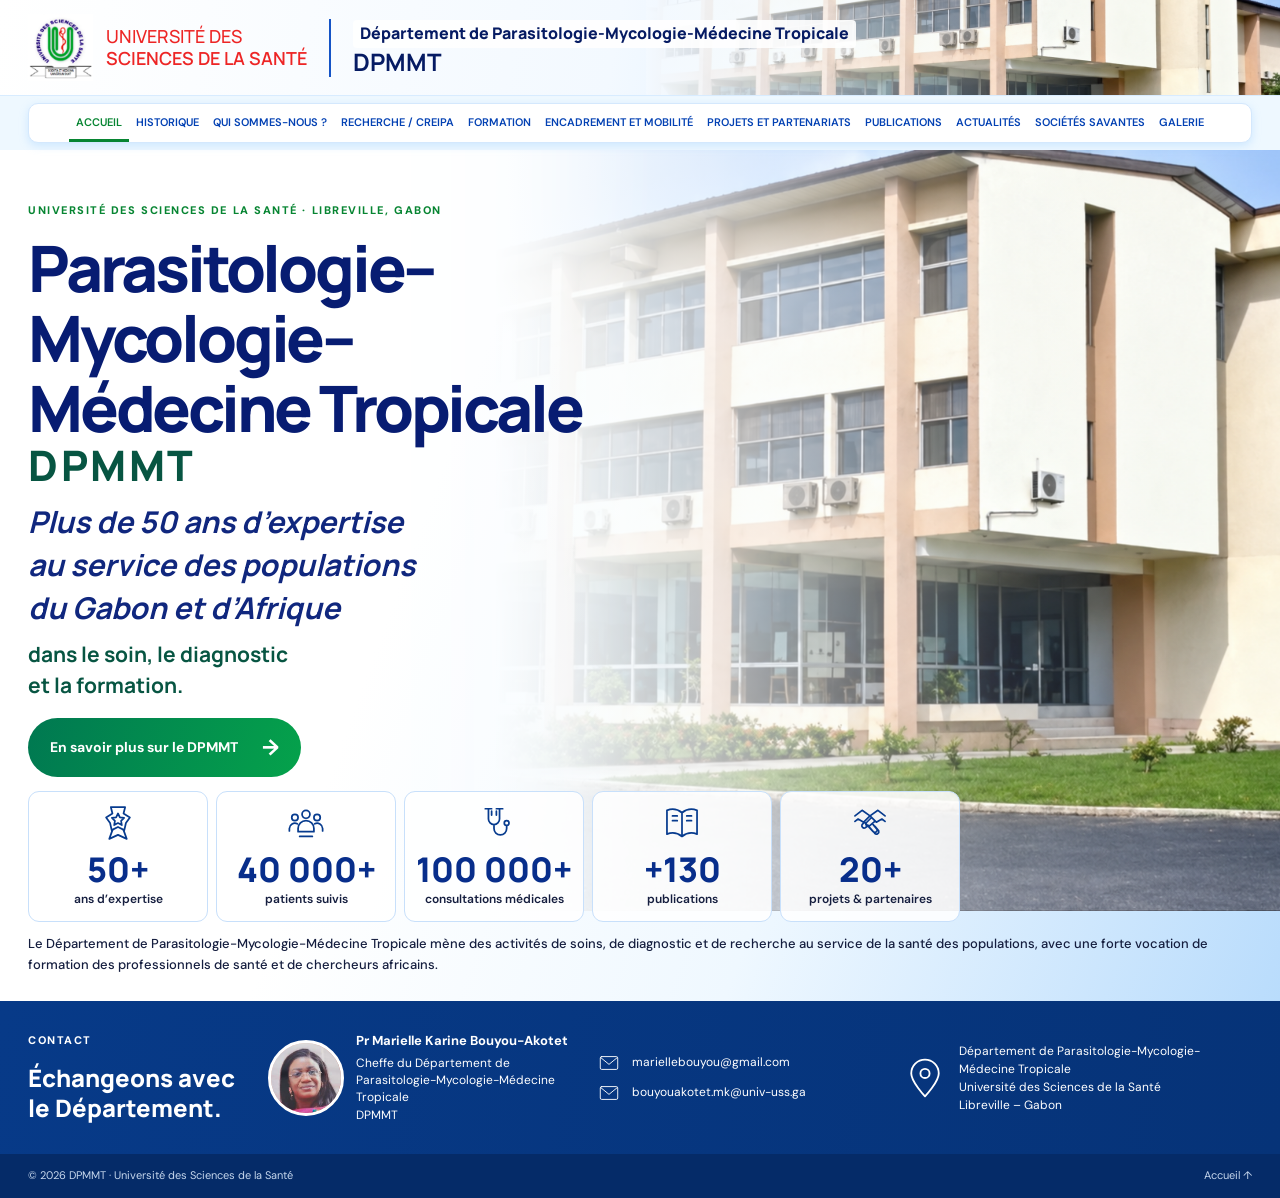
==== index.html @ dde1d67a "Add files via upload" ====
<!doctype html><html lang="fr"><head><meta charset="utf-8"><meta name="viewport" content="width=device-width, initial-scale=1"><meta name="theme-color" content="#073b8e"><meta name="description" content="Accueil — Département de Parasitologie-Mycologie-Médecine Tropicale, Université des Sciences de la Santé."><title>Accueil — DPMMT, Université des Sciences de la Santé</title><link rel="stylesheet" href="styles.css"></head><body class="inner-page"><svg class="icon-sprite" aria-hidden="true" focusable="false" xmlns="http://www.w3.org/2000/svg">
    <symbol id="i-mosquito" viewBox="0 0 48 48"><path d="M24 19v17M18 25l-9-3M30 25l9-3M20 29l-8 7M28 29l8 7M19 21l-8-9 11 3M29 21l8-9-11 3M24 19l-4-7M24 19l4-7M24 36l-4 8M24 36l4 8"/><circle cx="24" cy="17" r="2"/></symbol>
    <symbol id="i-parasite" viewBox="0 0 48 48"><path d="M9 30c2-12 12-17 19-10s9 1 11-4M8 36c4 3 8 3 11-1s7-4 10 0 7 4 11 0M13 19c-1-4 1-7 5-8"/><circle cx="38" cy="15" r="2"/></symbol>
    <symbol id="i-intestine" viewBox="0 0 48 48"><path d="M14 8v7c-4 0-6 3-6 7v15h32V22c0-4-2-7-6-7V8M14 15h5v6h-5v6h7v-6h6v7h6v-7h-5v-6h6M15 27v7h6v-5h6v5h6v-6h5"/></symbol>
    <symbol id="i-fungus" viewBox="0 0 48 48"><path d="M24 7C14 7 7 14 6 23h36C41 14 34 7 24 7ZM19 23v8c-5 1-7 5-7 10h24c0-5-2-9-7-10v-8"/><circle cx="18" cy="16" r="1"/><circle cx="29" cy="13" r="1"/></symbol>
    <symbol id="i-virus" viewBox="0 0 48 48"><circle cx="24" cy="24" r="12"/><circle cx="20" cy="21" r="2"/><circle cx="29" cy="27" r="2"/><path d="M24 4v8M24 36v8M4 24h8M36 24h8M10 10l6 6M32 32l6 6M38 10l-6 6M16 32l-6 6"/></symbol>
    <symbol id="i-leaf" viewBox="0 0 48 48"><path d="M40 8C22 8 10 13 9 25c-1 9 8 14 16 9C34 27 40 8 40 8ZM8 42c6-11 14-18 25-26M16 31l-1-9M23 25l9 1"/></symbol>
    <symbol id="i-handshake" viewBox="0 0 48 48"><path d="m4 17 8-8 10 7-7 8-7-4-4 4M44 17l-8-8-10 7 7 8 7-4 4 4M17 24l10 11a3 3 0 0 0 5-4l-5-6M22 29l7 8a3 3 0 0 0 5-4l-6-7M17 24l-3 3a3 3 0 0 0 4 4l4-3M25 18l-6 6a3 3 0 0 0 4 4l7-6"/></symbol>
    <symbol id="i-globe" viewBox="0 0 48 48"><circle cx="24" cy="24" r="18"/><path d="M6 24h36M24 6c6 6 8 12 8 18s-2 12-8 18c-6-6-8-12-8-18s2-12 8-18Z"/></symbol>
    <symbol id="i-team" viewBox="0 0 48 48"><circle cx="24" cy="15" r="6"/><circle cx="10" cy="19" r="4"/><circle cx="38" cy="19" r="4"/><path d="M11 40v-5a13 13 0 0 1 26 0v5H11ZM3 39v-4a7 7 0 0 1 8-7M45 39v-4a7 7 0 0 0-8-7"/></symbol>
    <symbol id="i-heart" viewBox="0 0 48 48"><path d="M24 41 7 24C-1 13 13 4 22 14l2 3 2-3C35 4 49 13 41 24L24 41Z"/><path d="M12 25h7l3-6 5 12 3-6h6"/></symbol>
    <symbol id="i-calendar" viewBox="0 0 48 48"><rect x="7" y="10" width="34" height="32" rx="3"/><path d="M15 6v9M33 6v9M7 19h34M15 26h4M25 26h4M15 33h4M25 33h4"/></symbol>
    <symbol id="i-check" viewBox="0 0 48 48"><path d="m8 25 10 10L40 12"/></symbol>
    <symbol id="i-cross" viewBox="0 0 48 48"><path d="M20 6h8v14h14v8H28v14h-8V28H6v-8h14z"/></symbol>
    <symbol id="i-mortar" viewBox="0 0 48 48"><path d="M6 19 24 8l18 11H6ZM11 23h26l-3 17H14zM19 9l15 20M15 40h18"/></symbol>
    <symbol id="i-microscope" viewBox="0 0 48 48"><path d="m17 7 8-4 9 17-8 4zM14 13l8-4M30 23l-5 8M16 31a11 11 0 0 0 21 0M9 43h31M20 38v5M35 10l4-2"/></symbol>
    <symbol id="i-stethoscope" viewBox="0 0 48 48"><path d="M13 6v13a7 7 0 0 0 14 0V6M9 6h8M23 6h8M20 26v5a9 9 0 0 0 18 0v-3"/><circle cx="38" cy="24" r="3"/></symbol>
    <symbol id="i-book" viewBox="0 0 48 48"><path d="M5 8c8-3 14-1 19 3v30c-5-4-11-6-19-3zM43 8c-8-3-14-1-19 3v30c5-4 11-6 19-3zM12 16h6M12 22h6M30 16h6M30 22h6"/></symbol>
    <symbol id="i-graduation" viewBox="0 0 48 48"><path d="m4 18 20-11 20 11-20 11zM12 23v11c7 6 17 6 24 0V23M43 19v14"/><circle cx="43" cy="36" r="2"/></symbol>
    <symbol id="i-document" viewBox="0 0 48 48"><path d="M11 4h18l10 10v30H11zM29 4v11h10M17 25h16M17 32h16M17 39h10"/><path d="M22 18v10M18 22h8"/></symbol>
    <symbol id="i-award" viewBox="0 0 48 48"><circle cx="24" cy="19" r="12"/><path d="m24 10 3 5 6 1-4 4 1 6-6-3-6 3 1-6-4-4 6-1zM16 29l-4 15 12-6 12 6-4-15"/></symbol>
    <symbol id="i-shield" viewBox="0 0 48 48"><path d="M24 4 40 10v12c0 11-7 18-16 22C15 40 8 33 8 22V10zM16 24l6 6 11-13"/></symbol>
    <symbol id="i-bulb" viewBox="0 0 48 48"><path d="M16 31c0-4-7-7-7-15a15 15 0 0 1 30 0c0 8-7 11-7 15zM18 36h12M20 41h8M24 2v5M5 16h5M38 16h5M9 5l4 4M39 5l-4 4"/></symbol>
    <symbol id="i-mail" viewBox="0 0 48 48"><rect x="5" y="10" width="38" height="28" rx="3"/><path d="m7 13 17 14 17-14"/></symbol>
    <symbol id="i-pin" viewBox="0 0 48 48"><path d="M24 44S9 28 9 19a15 15 0 1 1 30 0c0 9-15 25-15 25Z"/><circle cx="24" cy="19" r="5"/></symbol>
    <symbol id="i-flask" viewBox="0 0 48 48"><path d="M17 5h14M20 5v14L8 39a3 3 0 0 0 3 4h26a3 3 0 0 0 3-4L28 19V5M14 32h20M18 26h12"/></symbol>
    <symbol id="i-board" viewBox="0 0 48 48"><rect x="5" y="7" width="38" height="27" rx="2"/><path d="M24 34v8M16 42h16M11 14h13v10H11zM29 14h8M29 20h8M29 26h5"/></symbol>
    <symbol id="i-group" viewBox="0 0 48 48"><circle cx="24" cy="13" r="5"/><circle cx="10" cy="18" r="4"/><circle cx="38" cy="18" r="4"/><path d="M12 39v-4a12 12 0 0 1 24 0v4zM3 38v-4a7 7 0 0 1 8-7M45 38v-4a7 7 0 0 0-8-7"/></symbol>
    <symbol id="i-lab" viewBox="0 0 48 48"><path d="M18 5h12M21 5v15L9 39a3 3 0 0 0 3 4h24a3 3 0 0 0 3-4L27 20V5M15 32h18"/><circle cx="21" cy="35" r="1"/><circle cx="28" cy="38" r="1"/></symbol>
  </svg><a class="skip-link" href="#contenu">Aller au contenu</a><header class="site-header"><div class="masthead"><div class="container masthead-inner"><a class="university" href="index.html"><img class="crest" src="assets/logo-uss.png" alt="Logo de l’Université des Sciences de la Santé"><span>UNIVERSITÉ DES<br><b>SCIENCES DE LA SANTÉ</b></span></a><span class="mast-divider" aria-hidden="true"></span><a class="department-brand" href="index.html"><span>Département de Parasitologie-Mycologie-Médecine Tropicale</span><b>DPMMT</b></a><div class="mast-scene" aria-hidden="true"><img src="assets/uss-campus-hero.png" alt=""></div></div></div><div class="nav-wrap"><div class="container nav-inner"><button class="menu-toggle" aria-expanded="false" aria-controls="navigation">☰ <span>Menu</span></button><nav id="navigation" aria-label="Navigation principale"><a href="index.html" class="active" aria-current="page">Accueil</a><a href="historique.html">Historique</a><a href="qui-sommes-nous.html">Qui sommes-nous ?</a><a href="recherche-creipa.html">Recherche / CREIPA</a><a href="formations.html">Formation</a><a href="encadrement-mobilite.html">Encadrement et mobilité</a><a href="projets-partenariats.html">Projets et partenariats</a><a href="publications.html">Publications</a><a href="actualites.html">Actualités</a><a href="societes-savantes.html">Sociétés savantes</a><a href="galerie.html">Galerie</a></nav></div></div></header><main id="contenu"><section class="hero"><div class="hero-building"><img src="assets/uss-campus-hero.png" alt="Bâtiment de l’Université des Sciences de la Santé à Libreville"></div>
      <div class="container hero-content"><p class="eyebrow">Université des Sciences de la Santé · Libreville, Gabon</p><h1>Parasitologie–Mycologie–<br>Médecine Tropicale</h1><p class="hero-acronym">DPMMT</p><p class="hero-manifesto">Plus de 50 ans d’expertise<br>au service des populations<br>du Gabon et d’Afrique</p><p class="hero-support">dans le soin, le diagnostic<br>et la formation.</p><a class="button button-green" href="qui-sommes-nous.html">En savoir plus sur le DPMMT <span>→</span></a></div>
      <div class="container stats"><div><svg class="stats-icon" viewBox="0 0 48 48" aria-hidden="true"><path d="M15 4h18l-2 8 8 5-5 7-2 9-8-4-8 4-2-9-5-7 8-5z"/><path d="m24 12 2.4 4.8 5.3.8-3.8 3.7.9 5.3-4.8-2.5-4.8 2.5.9-5.3-3.8-3.7 5.3-.8zM17 33l-4 11 11-5M31 33l4 11-11-5"/></svg><b>50+</b><span>ans d’expertise</span></div><div><svg class="stats-icon" viewBox="0 0 48 48" aria-hidden="true"><circle cx="24" cy="13" r="5"/><circle cx="10" cy="17" r="4"/><circle cx="38" cy="17" r="4"/><path d="M14 35v-4a10 10 0 0 1 20 0v4zM3 34v-3a7 7 0 0 1 10-6M45 34v-3a7 7 0 0 0-10-6M16 41h16"/></svg><b>40 000+</b><span>patients suivis</span></div><div><svg class="stats-icon" viewBox="0 0 48 48" aria-hidden="true"><path d="M17 6v13a7 7 0 0 0 14 0V6M13 6h8M27 6h8M24 26v5a8 8 0 0 0 16 0v-3"/><circle cx="40" cy="24" r="3"/><path d="M21 9v5M27 9v5"/></svg><b>100 000+</b><span>consultations médicales</span></div><div><svg class="stats-icon" viewBox="0 0 48 48" aria-hidden="true"><path d="M5 8c8-3 14-1 19 3v30c-5-4-11-6-19-3zM43 8c-8-3-14-1-19 3v30c5-4 11-6 19-3zM12 15h6M12 21h6M30 15h6M30 21h6"/></svg><b>+130</b><span>publications</span></div><div><svg class="stats-icon" viewBox="0 0 48 48" aria-hidden="true"><path d="m5 15 9-7 10 7-8 8-7-4-4 3M43 15l-9-7-10 7 8 8 7-4 4 3M17 23l11 12a3 3 0 0 0 5-3l-5-6M22 28l8 9a3 3 0 0 0 5-3l-5-6M17 23l-3 3a3 3 0 0 0 4 4l4-3M25 18l-6 6a3 3 0 0 0 4 4l7-6"/></svg><b>20+</b><span>projets &amp; partenaires</span></div></div>
      <p class="container hero-caption">Le Département de Parasitologie-Mycologie-Médecine Tropicale mène des activités de soins, de diagnostic et de recherche au service de la santé des populations, avec une forte vocation de formation des professionnels de santé et de chercheurs africains.</p>
    </section></main><section class="contact" id="contact"><div class="container contact-inner"><div class="contact-lead"><p class="eyebrow">Contact</p><h2>Échangeons avec le Département.</h2></div><div class="contact-person"><img class="portrait" src="assets/prof-marielle-bouyou-akotet.png" alt="Professeure Marielle Karine Bouyou-Akotet"><p><b>Pr Marielle Karine Bouyou-Akotet</b><span>Cheffe du Département de Parasitologie-Mycologie-Médecine Tropicale<br>DPMMT</span></p></div><div class="contact-details"><a href="mailto:mariellebouyou@gmail.com"><svg class="ui-icon contact-icon" viewBox="0 0 48 48" aria-hidden="true"><use href="#i-mail"></use></svg><span>mariellebouyou@gmail.com</span></a><a href="mailto:bouyouakotet.mk@univ-uss.ga"><svg class="ui-icon contact-icon" viewBox="0 0 48 48" aria-hidden="true"><use href="#i-mail"></use></svg><span>bouyouakotet.mk@univ-uss.ga</span></a></div><div class="contact-location"><b aria-hidden="true"><svg class="ui-icon" viewBox="0 0 48 48"><use href="#i-pin"></use></svg></b><p>Département de Parasitologie-Mycologie-Médecine Tropicale<br>Université des Sciences de la Santé<br>Libreville – Gabon</p></div></div></section><footer><div class="container footer-inner"><span>© <span id="year">2026</span> DPMMT · Université des Sciences de la Santé</span><a href="index.html">Accueil ↑</a></div></footer><script src="script.js"></script></body></html>
---- styles.css ----
@import url('https://fonts.googleapis.com/css2?family=DM+Sans:wght@400;500;600;700&family=Manrope:wght@400;500;600;700;800&display=swap');
:root{--navy:#063b8c;--blue:#073c9d;--blue2:#1563c7;--green:#078532;--green-dark:#07583e;--pale:#edf6fc;--line:#cfe5f8;--ink:#151e3f;--muted:#58657d;--white:#fff;--cream:#fafdff}*{box-sizing:border-box}html{scroll-behavior:smooth;scroll-padding-top:125px}body{margin:0;color:var(--ink);background:var(--cream);font:15px/1.6 'DM Sans',sans-serif}a{color:inherit;text-decoration:none}.container{width:min(1380px,calc(100% - 56px));margin:auto}.skip-link{position:absolute;left:-999px;top:8px;z-index:10;padding:10px;background:#fff}.skip-link:focus{left:8px}.masthead{height:96px;overflow:hidden;background:linear-gradient(100deg,#fff 0%,#f3f9ff 48%,#b9defe 100%);border-bottom:1px solid #d8ecff}.masthead-inner{position:relative;display:flex;align-items:center;height:100%;gap:22px}.university{z-index:1;display:flex;align-items:center;gap:13px;color:#ed2525;font:500 18px/1.22 Manrope,sans-serif}.university b{font-weight:600}.crest{display:grid;place-items:center;width:60px;height:70px;color:#0aa14c;font-size:42px;text-shadow:2px 2px #063c99,-2px 0 #063c99;border:3px double #0a57bd;border-radius:45% 45% 35% 35%;clip-path:polygon(50% 0,95% 16%,85% 75%,50% 100%,15% 75%,5% 16%)}.mast-divider{height:58px;width:2px;background:#1554c6}.department-brand{z-index:1;display:flex;flex-direction:column;color:#073c99;font:600 16px/1.35 Manrope,sans-serif}.department-brand b{font-size:24px;line-height:1.15}.mast-scene{position:absolute;right:-30px;top:0;width:52%;height:100%;overflow:hidden;background:linear-gradient(180deg,#76bfff 0%,#dff4ff 76%,#76a951 77%,#447735 100%);opacity:.82}.sun{position:absolute;right:35%;top:12px;width:45px;height:45px;border-radius:50%;background:#fff8c1;box-shadow:0 0 35px 15px #fff7cf}.palm{position:absolute;top:10px;color:#336d36;font-size:70px}.palm-one{left:6%}.palm-two{left:26%;top:22px;font-size:56px}.building{position:absolute;right:0;bottom:22%;width:48%;height:64%;background:linear-gradient(90deg,#d38347,#f0b06c 40%,#cc7b45);transform:skewY(-2deg);box-shadow:0 7px 12px #24456a}.building:before{content:"";position:absolute;inset:0;background:repeating-linear-gradient(90deg,transparent 0 25px,#fff8 25px 29px),repeating-linear-gradient(0deg,transparent 0 22px,#fff9 22px 26px)}.nav-wrap{position:sticky;top:0;z-index:8;padding:7px 0;background:#eef8ff}.nav-inner{position:relative}.nav-inner nav{display:flex;align-items:center;justify-content:space-between;min-height:39px;padding:0 13px;background:#fff;border:1px solid #d4e8fd;border-radius:10px;box-shadow:0 3px 9px #9ecfff66}.nav-inner nav a{padding:10px 7px;color:#0341b3;font-size:11px;font-weight:600;text-transform:uppercase;white-space:nowrap}.nav-inner nav a:hover,.nav-inner nav a:focus{color:var(--green);background:#e8f6ed;border-radius:6px}.menu-toggle{display:none}.hero{position:relative;min-height:705px;padding:52px 0 25px;overflow:hidden;background:linear-gradient(110deg,#fff 0%,#fff 35%,#eff8ff 65%,#b9dcfc 100%)}.hero-building{position:absolute;inset:0 0 90px 30%;overflow:hidden;background:linear-gradient(180deg,#80c5ff 0%,#d9efff 58%,#7caa51 59%,#577c3c 70%,#c4d6ad 70%);mask-image:linear-gradient(90deg,transparent,#000 30%)}.building-large{position:absolute;right:14%;top:12%;width:57%;height:62%;transform:perspective(600px) rotateY(-8deg);background:linear-gradient(90deg,#c17b46,#efbd7c 47%,#d18a50);box-shadow:0 20px 35px #193d6533}.building-large:before{content:"";position:absolute;inset:0;background:repeating-linear-gradient(90deg,transparent 0 49px,#fff9 49px 56px),repeating-linear-gradient(0deg,transparent 0 37px,#fff8 37px 45px)}.lab-orbs{position:absolute;right:1%;top:31%;display:grid;grid-template-columns:100px 100px;gap:7px}.lab-orbs span{display:grid;place-items:center;width:105px;height:105px;border:6px solid #fff;border-radius:50%;background:radial-gradient(circle at 35% 25%,#fff,#dceaf5 45%,#6897a1);box-shadow:0 4px 18px #123b6355;color:#083c8e;font-size:42px}.hero-content{position:relative;z-index:1;max-width:1380px}.eyebrow{margin:0 0 14px;color:var(--green);font-size:11px;font-weight:800;letter-spacing:.14em;text-transform:uppercase}.hero h1{max-width:700px;margin:0;color:#071c72;font:800 clamp(38px,5vw,66px)/1.09 Manrope,sans-serif;letter-spacing:-.05em}.hero-acronym{margin:2px 0 15px;color:#075542;font:800 42px/1 Manrope,sans-serif;letter-spacing:.06em}.hero-manifesto{margin:0;color:#10277e;font:700 italic clamp(20px,2.4vw,30px)/1.42 Manrope,sans-serif}.hero-support{margin:10px 0 18px;color:#075542;font:700 21px/1.45 Manrope,sans-serif}.button{display:inline-flex;align-items:center;justify-content:space-between;gap:24px;padding:12px 22px;border-radius:40px;color:#fff;font-weight:700;font-size:14px}.button-green{background:linear-gradient(110deg,#007851,#05a24b)}.button span{font-size:22px}.stats{position:relative;display:grid;grid-template-columns:repeat(5,minmax(0,180px));gap:8px;margin-top:14px}.stats div{min-height:113px;display:flex;flex-direction:column;align-items:center;justify-content:center;padding:12px 8px;background:#ffffffdf;border:1px solid #c8e0fb;border-radius:11px;text-align:center}.stats b{color:#082e8b;font:800 clamp(23px,3vw,34px)/1.2 Manrope,sans-serif}.stats span{font-size:12px;font-weight:600}.hero-caption{position:relative;margin:12px auto 0;font-size:13px;font-weight:500;max-width:1380px}.section{padding:76px 0}.about,.education,.societies{background:#fff}.two-col{display:grid;grid-template-columns:.9fr 1.1fr;gap:90px;align-items:start}.section h2{margin:0;color:#092a86;font:800 clamp(32px,4vw,48px)/1.16 Manrope,sans-serif;letter-spacing:-.04em}.two-col>div:nth-child(2)>p{margin:0 0 16px;color:#344363}.inline-link{display:inline-flex;gap:20px;margin-top:8px;padding-bottom:5px;border-bottom:2px solid var(--green);color:#063c91;font-weight:700}.section-title{display:flex;align-items:end;justify-content:space-between;gap:40px;margin-bottom:28px}.section-title>p{max-width:420px;margin:0;color:var(--muted);font-size:14px}.research{background:#eff8fd}.research-layout{display:grid;grid-template-columns:.72fr 1.28fr;gap:18px}.research-areas,.units{padding:14px;background:#fff;border:1px solid #8bd5e9;border-radius:13px}.research h3,.project-columns h3{margin:0 0 13px;color:#073b98;font:800 21px Manrope,sans-serif}.research-areas article{display:flex;gap:12px;margin:7px 0;padding:9px 11px;border:1px solid #d4e7ef;border-radius:12px;background:linear-gradient(90deg,#fff3f3,#fff)}.research-areas article:nth-of-type(2n){background:linear-gradient(90deg,#e8f8f1,#fff)}.topic-icon{min-width:32px;color:#e34353;font-size:26px;font-weight:700}.research-areas article:nth-of-type(2n) .topic-icon{color:#078653}.research-areas b{color:#09613e;font-size:14px}.research-areas p,.unit-card p{margin:1px 0 0;color:#304261;font-size:11px;line-height:1.4}.unit-grid{display:grid;grid-template-columns:repeat(3,1fr);gap:9px}.unit-card{min-height:145px;padding:12px;border:1px solid #d4e7ef;border-radius:11px;background:#f8fcff}.unit-card h4{margin:0;color:#073b92;font:800 15px/1.25 Manrope,sans-serif}.unit-card ul{margin:9px 0 0;padding-left:18px;color:#152956;font-size:11px;line-height:1.5}.coral{background:#fff2f2}.mint{background:#edfaf3}.violet{background:#f4effe}.peach{background:#fff6eb}.blue{background:#eef7ff}.pale{background:#f2f9f5}.transversal{margin-top:14px;padding:14px;background:white;border:1px solid #9ddaf2;border-radius:12px}.transversal h3{margin:0 0 12px;color:#083e9b;font-size:17px}.transversal>div{display:grid;grid-template-columns:repeat(5,1fr)}.transversal span{padding:6px 12px;border-right:1px solid #73baf4;color:#163c86;font-size:11px}.transversal span:last-child{border:0}.simple-cards{display:grid;grid-template-columns:repeat(3,1fr);gap:10px;margin:25px 0}.simple-cards article{padding:16px;border:1px solid var(--line);border-radius:9px;background:#f8fcff}.simple-cards b{color:#07583e}.simple-cards p{margin:7px 0 0;color:var(--muted);font-size:12px}.note{color:#7c8796;font-size:11px;font-style:italic}.mobility{background:#f1f8fd}.mobility-row{display:grid;grid-template-columns:repeat(3,1fr);gap:14px}.mobility-row>div{padding:22px;background:#fff;border:1px solid var(--line);border-radius:10px}.mobility-row span{display:block;color:var(--green);font-size:11px;font-weight:800}.mobility-row b{display:block;margin:9px 0;color:#083b90;font:800 19px Manrope,sans-serif}.mobility-row p{margin:0;color:var(--muted);font-size:13px}.projects{background:#fff}.project-columns{display:grid;grid-template-columns:.8fr .8fr 1.3fr}.project-columns>div{padding:5px 28px;border-right:1px solid #b8dafa}.project-columns>div:first-child{padding-left:0}.project-columns>div:last-child{border:0}.project-columns ul{list-style:none;margin:20px 0 0;padding:0}.project-columns li{position:relative;margin:13px 0;padding-left:32px;color:#141b31;font-size:17px}.project-columns li:before{position:absolute;left:0;top:-4px;content:'✓';color:#008538;font-size:25px;font-weight:800}.partner-card{text-align:center}.partner-card h3{font-size:24px}.handshake{display:block;height:145px;color:#064cb7;font-size:100px;line-height:1.3}.partner-card p{max-width:540px;margin:auto;color:#293753;font-size:16px}.impact-row{display:grid;grid-template-columns:repeat(3,1fr);margin-top:24px;padding:17px 0;border:1px solid #b5dafa;border-radius:13px}.impact-row div{display:flex;align-items:center;justify-content:center;gap:18px;padding:0 20px;border-right:1px solid #cce5fb}.impact-row div:last-child{border:0}.impact-row b{color:#07843b;font-size:40px}.impact-row span{max-width:210px;color:#14214b;font:600 16px/1.35 Manrope,sans-serif}.publications{background:#edf6ff}.publication-grid{display:grid;grid-template-columns:1fr 1fr;gap:28px}.publication-grid>div{padding:27px;background:#fff;border:1px solid #c7e2fd;border-radius:15px}.publication-grid>div:first-child{display:flex;flex-direction:column;align-items:flex-start;justify-content:space-between}.publication-grid h2{max-width:550px}.publication-grid>div:first-child>p:not(.eyebrow){max-width:460px;color:var(--muted)}.button-blue{background:#073b8d}.profiles h3{margin:0 0 14px;color:#082e8b;font:800 23px Manrope,sans-serif}.profiles>a{display:flex;align-items:center;gap:15px;padding:12px 0;border-top:1px solid #e3edf8}.profiles>a span{font-size:17px;font-weight:700}.profiles>a small{display:block;color:#60708a;font-size:11px;font-weight:400}.profiles>a i{margin-left:auto;color:#1762bf;font-style:normal}.profile-icon{display:grid;place-items:center;width:42px;height:42px;border-radius:50%;background:#4f9ce8;color:#fff;font-size:18px}.profile-icon.green{background:#55b65d}.profile-icon.red{background:#e63232}.news{background:#fbfdff}.timeline{display:grid;grid-template-columns:180px 1fr;column-gap:20px;row-gap:9px}.year{display:flex;align-items:center;justify-content:flex-end}.year b{display:block;width:165px;padding:8px 15px;border-radius:13px;background:#073b8d;color:white;text-align:center;font:800 34px Manrope,sans-serif}.timeline-items article{display:flex;align-items:center;gap:20px;min-height:76px;margin-bottom:8px;padding:12px 20px;border:1px solid #b8dcfc;border-radius:10px;background:#fff}.timeline-items p{margin:0;color:#18234c;font-size:16px;line-height:1.4}.timeline-items strong{color:#092e87}.event-icon{min-width:50px;color:#068637;font-size:35px;text-align:center}.society-chips{display:flex;flex-wrap:wrap;gap:9px;margin-top:20px}.society-chips span{padding:9px 14px;border:1px solid #c9e2f8;border-radius:30px;color:#073d91;font-size:12px;font-weight:700}.gallery{background:#eef7fd}.gallery-grid{display:grid;grid-template-columns:repeat(3,1fr);gap:18px}.gallery-card{position:relative;display:flex;align-items:flex-end;justify-content:center;min-height:210px;overflow:hidden;border-radius:15px;background:linear-gradient(140deg,#4b7858,#b1cf83 46%,#3b8c8e);box-shadow:0 3px 12px #143d6822}.gallery-card:before{position:absolute;content:"";inset:0;background:radial-gradient(circle at 70% 30%,#ffffff78,transparent 35%),linear-gradient(0deg,#051d59aa,transparent 62%)}.gallery-card .visual{position:absolute;inset:0;display:grid;place-items:center;color:#ffffff9c;font-size:90px}.gallery-card b{position:relative;width:100%;padding:12px 16px;background:#063b8fe8;color:white;text-align:center;font:700 17px Manrope,sans-serif}.gallery-lab{background:linear-gradient(140deg,#496f78,#d5e6d2 45%,#477b75)}.gallery-class{background:linear-gradient(140deg,#6c89aa,#d6d8d3 50%,#4e6172)}.gallery-science{background:linear-gradient(140deg,#7b9872,#d1e0d0 50%,#336d5e)}.gallery-events{background:linear-gradient(140deg,#927452,#d9c9ae 50%,#436887)}.gallery-equipment{background:linear-gradient(140deg,#50676c,#d6e4e6 45%,#647d88)}.contact{padding:30px 0;background:linear-gradient(100deg,#073a88,#063378);color:white}.contact-inner{display:grid;grid-template-columns:.85fr 1.2fr 1.1fr 1.35fr;gap:20px;align-items:center}.contact .eyebrow{color:#fff}.contact h2{margin:0;color:white;font:800 24px/1.25 Manrope,sans-serif}.contact-person{display:flex;align-items:center;gap:12px}.portrait{display:grid;place-items:center;min-width:76px;height:76px;border:3px solid white;border-radius:50%;background:linear-gradient(135deg,#fae0d1,#a85d53);color:white;font:800 23px Manrope,sans-serif}.contact-person p{margin:0;font-size:12px}.contact-person b,.contact-person span{display:block}.contact-person b{font-size:13px}.contact-person span{margin-top:3px;line-height:1.45}.contact-details a{display:flex;gap:12px;align-items:center;margin:8px 0;font-size:20px}.contact-details a span{font-size:12px}.contact-location{display:flex;align-items:center;gap:12px}.contact-location>b{font-size:48px;font-weight:400}.contact-location p{margin:0;font-size:12px;line-height:1.5}footer{padding:13px 0;background:#052b68;color:#c6d7ed;font-size:11px}.footer-inner{display:flex;justify-content:space-between}.footer-inner a:hover{color:#fff}
@media(max-width:1100px){.nav-inner nav a{font-size:9px;padding:9px 4px}.masthead-inner{gap:13px}.university{font-size:15px}.department-brand{font-size:13px}.hero{min-height:660px}.research-layout{grid-template-columns:1fr}.contact-inner{grid-template-columns:1fr 1fr}.contact-lead{grid-column:1/-1}.unit-card{min-height:125px}}
@media(max-width:700px){.container{width:calc(100% - 32px)}html{scroll-padding-top:62px}.masthead{height:78px}.masthead-inner{gap:9px}.crest{width:42px;height:52px;font-size:29px}.university{gap:8px;font-size:11px}.mast-divider{height:43px}.department-brand{font-size:10px;max-width:220px}.department-brand b{font-size:18px}.mast-scene{width:35%;opacity:.4}.nav-wrap{padding:0;background:#fff}.menu-toggle{display:flex;align-items:center;gap:9px;width:100%;height:48px;padding:0 16px;border:0;background:#fff;color:#063b8e;font:700 13px 'DM Sans',sans-serif}.nav-inner nav{display:none;position:absolute;top:48px;left:-16px;right:-16px;max-height:75vh;overflow:auto;align-items:stretch;flex-direction:column;padding:8px 16px;border-radius:0 0 12px 12px}.nav-inner nav.open{display:flex}.nav-inner nav a{padding:10px;font-size:12px}.hero{min-height:0;padding:45px 0 20px}.hero-building{inset:90px 0 175px 15%;opacity:.47}.building-large{right:-5%;width:75%}.lab-orbs{right:0;top:44%}.lab-orbs span{width:65px;height:65px;font-size:26px;border-width:4px}.hero h1{font-size:39px}.hero-acronym{font-size:33px}.hero-manifesto{font-size:21px}.hero-support{font-size:17px}.stats{grid-template-columns:repeat(2,1fr);gap:7px;margin-top:22px}.stats div{min-height:85px}.stats div:last-child{grid-column:1/-1}.stats b{font-size:27px}.stats span{font-size:11px}.hero-caption{font-size:12px}.section{padding:55px 0}.two-col,.publication-grid{grid-template-columns:1fr;gap:24px}.section h2{font-size:34px}.section-title{align-items:flex-start;flex-direction:column;gap:12px}.research-layout{grid-template-columns:1fr}.unit-grid{grid-template-columns:1fr 1fr}.transversal>div{grid-template-columns:1fr 1fr}.transversal span{border-bottom:1px solid #d8e9f8}.simple-cards{grid-template-columns:1fr}.mobility-row{grid-template-columns:1fr}.project-columns{grid-template-columns:1fr}.project-columns>div{padding:19px 0;border-right:0;border-bottom:1px solid #b8dafa}.project-columns>div:last-child{border:0}.partner-card{text-align:left}.handshake{height:80px;text-align:center;font-size:65px}.partner-card p{font-size:14px}.impact-row{grid-template-columns:1fr}.impact-row div{justify-content:flex-start;padding:10px 20px;border-right:0;border-bottom:1px solid #cce5fb}.impact-row div:last-child{border:0}.timeline{grid-template-columns:74px 1fr;column-gap:9px}.year b{width:70px;padding:7px 3px;font-size:20px}.timeline-items article{gap:10px;padding:10px}.timeline-items p{font-size:13px}.event-icon{min-width:30px;font-size:24px}.gallery-grid{grid-template-columns:1fr 1fr;gap:10px}.gallery-card{min-height:155px}.gallery-card b{font-size:13px}.gallery-card .visual{font-size:65px}.contact-inner{grid-template-columns:1fr;gap:14px}.contact-lead{grid-column:auto}.contact h2{font-size:27px}.contact-details a span{font-size:13px}.footer-inner{gap:10px;flex-direction:column}.footer-inner>*{margin:0}}
@media(prefers-reduced-motion:reduce){html{scroll-behavior:auto}}
.nav-inner nav a.active{color:var(--green);box-shadow:inset 0 -3px var(--green)}.page-content{padding:10px 0 30px;background:linear-gradient(120deg,#f3faff,#fff 60%,#eef8ff)}.page-heading{margin:0 0 8px;color:#092a86;font:800 clamp(42px,6vw,64px)/1.12 Manrope,sans-serif;letter-spacing:-.05em}.page-panel{margin:0 0 8px;padding:0 7px 7px;border:1px solid #b8e4ec;border-radius:13px;background:#ffffffda;overflow:hidden}.page-panel>h2,.des-copy h2{margin:0 -7px 5px;padding:4px 20px;border-left:9px solid #078650;background:linear-gradient(90deg,#d8f5e9,#e5f7ff);color:#073da0;font:800 23px/1.25 Manrope,sans-serif;letter-spacing:-.03em}.page-panel>p{margin:5px 10px 10px;color:#133a92;font-size:14px;line-height:1.5}.page-panel>p strong{font-weight:800}.field-grid{display:grid;grid-template-columns:repeat(5,1fr);gap:8px}.field-card{position:relative;display:flex;align-items:center;justify-content:center;height:145px;overflow:hidden;border:1px solid #a4d5f6;border-radius:9px;background:linear-gradient(135deg,#d6edf4,#64899c);color:white}.field-card:before{position:absolute;inset:0;content:"";background:radial-gradient(ellipse at 70% 24%,#ffffffa8,transparent 35%),linear-gradient(0deg,#06428fdd 0 27%,transparent 56%)}.field-card span{position:relative;margin-top:-25px;color:#ffffffbf;font-size:70px;text-shadow:0 2px 6px #102952}.field-card b{position:absolute;bottom:0;left:0;right:0;padding:7px 4px;background:#06458fe8;color:#fff;text-align:center;font:700 14px Manrope,sans-serif}.field-pharm{background:linear-gradient(135deg,#8b6147,#d2ae8b 55%,#31657e)}.field-bio{background:linear-gradient(135deg,#6f9ba4,#b6dad5 55%,#35546e)}.field-mid{background:linear-gradient(135deg,#aa8666,#f0d3b5 55%,#476c9b)}.field-nurse{background:linear-gradient(135deg,#376c9c,#8ec4e9 55%,#45616e)}.master-grid{display:grid;grid-template-columns:1fr 1fr 1.45fr;gap:9px;margin:8px}.master-card{display:flex;align-items:center;gap:16px;min-height:72px;padding:10px 14px;border:1px solid #d7e9f8;border-radius:10px}.master-green{background:#dcf8ec}.master-blue{background:#e0f1ff}.master-gold{background:#fff5dc}.master-card>b{color:#056e55;font-size:37px}.master-blue>b{color:#1263ba}.master-gold>b{color:#057b61}.master-card h3{margin:0;color:#073a98;font:800 16px/1.2 Manrope,sans-serif}.master-card p{margin:2px 0 0;color:#1a3f87;font-size:11px;line-height:1.35}.des-panel{display:grid;grid-template-columns:1.2fr .8fr;min-height:112px;align-items:stretch}.des-copy h2{margin:0 -7px 7px}.des-copy p{margin:8px 12px;color:#153b91;font-size:13px;line-height:1.45}.des-visual{display:flex;align-items:center;justify-content:center;gap:16px;min-height:105px;margin:3px;border-radius:9px;background:linear-gradient(120deg,#e6f4ff,#b8d9ef 50%,#eef7fb);color:#123e93}.des-visual span{font-size:55px}.des-visual b{font-size:13px}.training-bottom{display:grid;grid-template-columns:1.5fr 1fr;gap:8px}.training-bottom .page-panel{margin-bottom:0}.mentoring-grid{display:grid;grid-template-columns:repeat(5,1fr);gap:7px}.mentoring-grid article{display:flex;min-height:93px;flex-direction:column;align-items:center;justify-content:space-between;padding:7px;background:#e4f5ff;border:1px solid #d1e7fb;border-radius:9px;text-align:center}.mentoring-grid article:nth-child(2){background:#e1f8ed}.mentoring-grid article:nth-child(3){background:#fff5de}.mentoring-grid article:nth-child(4){background:#f1e7ff}.mentoring-grid article:nth-child(5){background:#ffe9ef}.mentoring-grid span{font-size:24px;color:#0875b9}.mentoring-grid b{font-size:9px;line-height:1.2}.mentoring-grid strong{width:100%;padding:3px;border-radius:20px;background:#0876c7;color:#fff;font-size:14px}.mentoring-grid article:nth-child(2) strong{background:#08754d}.mentoring-grid article:nth-child(3) strong{background:#e99a00}.mentoring-grid article:nth-child(4) strong{background:#7928bf}.mentoring-grid article:nth-child(5) strong{background:#d82758}.mobility-panel h2{font-size:19px}.mobility-panel>p{font-size:11px}.country-grid{display:grid;grid-template-columns:repeat(7,1fr);gap:5px;text-align:center}.country-grid span{color:#092e81;font-size:9px;font-weight:700;line-height:1.15}.country-grid i{display:block;font-size:26px;font-style:normal}.content-note{margin:5px 4px;color:#6f7c91;font-size:10px;font-style:italic}.history-page{padding-top:25px}.history-intro{display:grid;grid-template-columns:.95fr 1.05fr;gap:45px;align-items:center}.history-intro h1{margin:0;color:#073b8e;font:800 clamp(38px,5vw,58px)/1 Manrope,sans-serif;text-transform:uppercase}.history-intro h2{margin:5px 0;color:#0746ae;font:700 clamp(22px,3vw,34px)/1.2 Manrope,sans-serif}.history-facts p{display:flex;gap:14px;align-items:flex-start;margin:12px 0;color:#0b3c9b;font-size:14px;line-height:1.5}.history-facts p>b{color:#08734a;font-size:26px;line-height:1}.history-facts strong{color:#07583e}.pioneer-grid{display:grid;grid-template-columns:1fr 1fr;gap:24px;max-width:700px;margin:22px 0 28px}.pioneer-card{text-align:center}.pioneer-portrait{height:230px;display:grid;place-items:center;border-radius:14px 14px 0 0;background:linear-gradient(145deg,#d7e5ef,#b68b7c 48%,#546b88);overflow:hidden}.pioneer-portrait span{display:grid;place-items:center;width:118px;height:148px;border-radius:50% 50% 35% 35%;border:5px solid #fff;background:linear-gradient(145deg,#e8b89e,#774f4d);color:#fff;font:700 32px Manrope,sans-serif;box-shadow:0 4px 14px #1b2e4d66}.pioneer-portrait.current{background:linear-gradient(145deg,#f5dbd3,#b84e60 50%,#273b68)}.pioneer-portrait.current span{background:linear-gradient(145deg,#e5b093,#6d374d)}.pioneer-card h3{margin:0;padding:9px 6px;background:#073b8e;color:white;font:600 15px/1.3 Manrope,sans-serif}.pioneer-card p{margin:7px 0;color:#1042a1;font-size:13px;font-weight:700}.values-panel{position:relative;margin:20px 0;padding:18px 12px 10px;border:1px solid #a7d8fc;border-radius:14px;background:#ffffffc9}.values-panel>h2{position:absolute;top:-19px;left:0;right:0;margin:0;text-align:center;color:#0b42a2;font:700 23px Manrope,sans-serif}.values-panel>h2 span{padding:0 16px;background:#f6fbff}.values-grid{display:grid;grid-template-columns:repeat(5,1fr);margin-top:15px}.values-grid article{display:flex;min-height:83px;flex-direction:column;align-items:center;justify-content:center;gap:4px;border-right:1px solid #82bbee;color:#0943a0;text-align:center}.values-grid article:last-child{border:0}.values-grid b{color:#073f9d;font-size:32px}.values-grid span{font:600 15px Manrope,sans-serif}
@media(max-width:800px){.master-grid{grid-template-columns:1fr 1fr}.master-card:last-child{grid-column:1/-1}.training-bottom{grid-template-columns:1fr}.history-intro{grid-template-columns:1fr;gap:10px}.pioneer-grid{max-width:100%}}
@media(max-width:640px){.page-content{padding-top:14px}.page-heading{font-size:43px}.page-panel>h2,.des-copy h2{font-size:19px;padding-left:13px}.field-grid{grid-template-columns:repeat(2,1fr)}.field-card{height:120px}.field-card:last-child{grid-column:1/-1}.master-grid{grid-template-columns:1fr}.master-card:last-child{grid-column:auto}.des-panel{grid-template-columns:1fr}.des-visual{min-height:80px}.mentoring-grid{grid-template-columns:repeat(2,1fr)}.mentoring-grid article:last-child{grid-column:1/-1}.country-grid{grid-template-columns:repeat(4,1fr);row-gap:11px}.history-intro{gap:8px}.history-facts p{font-size:12px}.pioneer-grid{gap:10px;margin-top:16px}.pioneer-portrait{height:165px}.pioneer-portrait span{width:85px;height:105px;font-size:25px}.pioneer-card h3{font-size:12px}.pioneer-card p{font-size:10px}.values-grid{grid-template-columns:repeat(2,1fr)}.values-grid article{border-bottom:1px solid #c7e1f4}.values-grid article:nth-child(2n){border-right:0}.values-grid article:last-child{grid-column:1/-1;border-bottom:0}}
.pioneer-portrait img{display:block;width:100%;height:100%;object-fit:cover;object-position:center 34%}
.portrait{display:block;flex:none;object-fit:cover;object-position:center 34%}
.staff-list{list-style:none;padding-left:0!important}.staff-member{display:flex;align-items:center;gap:7px;margin:5px 0}.staff-member img{width:38px;height:38px;flex:none;border:2px solid white;border-radius:50%;object-fit:cover;object-position:center 25%}.staff-member span{font-size:10px;line-height:1.25}
.country-grid{grid-template-columns:repeat(4,minmax(0,1fr));row-gap:10px}.country-grid span{display:flex;flex-direction:column;align-items:center;gap:3px}.country-grid img{display:block;width:min(100%,92px);height:49px;object-fit:cover;object-position:left center;border-radius:5px}
.crest{width:65px;height:75px;flex:none;object-fit:contain;clip-path:none;border:0;border-radius:0;text-shadow:none}
@media(max-width:700px){.crest{width:42px;height:52px}}
.mast-scene{background:none;opacity:1}.mast-scene img{position:absolute;inset:0;width:100%;height:100%;object-fit:cover;object-position:center 47%}.mast-scene:after{position:absolute;inset:0;content:"";background:linear-gradient(90deg,#f3f9ff 0%,#f3f9ff99 28%,transparent 74%)}.hero-building{background:none}.hero-building img{position:absolute;inset:0;width:100%;height:100%;object-fit:cover;object-position:center 47%}.hero-building:after{position:absolute;inset:0;content:"";background:linear-gradient(90deg,#fafdff 0%,#fafdff 12%,#fafdffb8 37%,#fafdff25 70%,transparent 100%)}
.department-brand span:first-child{display:inline-block;width:fit-content;padding:3px 7px;border-radius:4px;background:rgba(255,255,255,.9);color:#061b63;font-weight:800;text-shadow:none}.department-brand{color:#061b63}
.stats-icon{width:38px;height:38px;margin:0 0 7px;fill:none;stroke:#073b8e;stroke-width:2.2;stroke-linecap:round;stroke-linejoin:round}
.pioneer-portrait.current{background:#eef1f4}.pioneer-portrait.current img{object-fit:contain;object-position:center}
.icon-sprite{position:absolute;width:0;height:0;overflow:hidden;visibility:hidden}.ui-icon{display:block;width:38px;height:38px;fill:none;stroke:currentColor;stroke-width:2;stroke-linecap:round;stroke-linejoin:round}.topic-icon{display:grid;place-items:center}.topic-icon .ui-icon{width:31px;height:31px}.handshake{display:grid;place-items:center}.handshake .ui-icon{width:118px;height:118px;color:#064cb7;stroke-width:1.7}.impact-row b{display:grid;place-items:center}.impact-row b .ui-icon{width:40px;height:40px}.event-icon{display:grid;place-items:center}.event-icon .ui-icon{width:34px;height:34px}.gallery-card .visual .ui-icon{width:82px;height:82px;stroke-width:1.8}.history-facts .fact-icon .ui-icon{width:25px;height:25px;color:#08734a}.values-grid b .ui-icon{width:35px;height:35px}.field-card span .ui-icon{width:62px;height:62px;stroke-width:1.8}.master-card>b .ui-icon{width:38px;height:38px}.des-visual span .ui-icon{width:55px;height:55px}.mentoring-grid article span .ui-icon{width:27px;height:27px}.contact-details .contact-icon{width:22px;height:22px;flex:none;color:#fff}.contact-location .ui-icon{width:44px;height:44px;flex:none}
.icon-sprite{position:absolute;width:0;height:0;overflow:hidden;visibility:hidden}.ui-icon{display:block;width:38px;height:38px;fill:none;stroke:currentColor;stroke-width:2;stroke-linecap:round;stroke-linejoin:round}.topic-icon{display:grid;place-items:center}.topic-icon .ui-icon{width:31px;height:31px}.handshake{display:grid;place-items:center}.handshake .ui-icon{width:118px;height:118px;color:#064cb7;stroke-width:1.7}.impact-row b{display:grid;place-items:center}.impact-row b .ui-icon{width:40px;height:40px}.event-icon{display:grid;place-items:center}.event-icon .ui-icon{width:34px;height:34px}.gallery-card .visual .ui-icon{width:82px;height:82px;stroke-width:1.8}.history-facts .fact-icon .ui-icon{width:25px;height:25px;color:#08734a}.values-grid b .ui-icon{width:35px;height:35px}.field-card span .ui-icon{width:62px;height:62px;stroke-width:1.8}.master-card>b .ui-icon{width:38px;height:38px}.des-visual span .ui-icon{width:55px;height:55px}.mentoring-grid article span .ui-icon{width:27px;height:27px}.contact-details .contact-icon{width:22px;height:22px;flex:none;color:#fff}.contact-location .ui-icon{width:44px;height:44px;flex:none}
.icon-sprite{visibility:visible}@media(min-width:701px) and (max-width:850px){.stats{grid-template-columns:repeat(5,minmax(0,1fr))}.stats div{min-width:0;padding:9px 6px}.stats span{font-size:10px}}

/* DPMMT team roster */
.team{background:linear-gradient(135deg,#f1fbff 0%,#fff 55%,#eff9ff 100%)}
.team-group{margin-top:28px}
.team-group>h3{margin:0 0 13px;padding:0 0 8px;border-bottom:2px solid #bfe3f4;color:#073b98;font:800 22px/1.2 Manrope,sans-serif}
.member-grid{display:grid;grid-template-columns:repeat(4,minmax(0,1fr));gap:12px}
.professor-grid{grid-template-columns:repeat(3,minmax(0,1fr))}
.assistant-grid,.former-grid{grid-template-columns:repeat(3,minmax(0,1fr))}
.member-card{display:flex;align-items:flex-start;gap:12px;min-width:0;min-height:100px;padding:14px;border:1px solid #c9e1f5;border-radius:12px;background:#fff;box-shadow:0 3px 12px #153f6810}
.member-card img,.member-avatar{display:grid;place-items:center;width:54px;height:54px;flex:none;border:2px solid #fff;border-radius:50%;background:linear-gradient(135deg,#d8f3e6,#81bddd);color:#06428f;object-fit:cover;box-shadow:0 0 0 1px #b5d8ee;font:800 14px Manrope,sans-serif}
.member-card h4{margin:1px 0 5px;color:#092d86;font:800 14px/1.3 Manrope,sans-serif}
.member-card p{margin:0;color:#52617a;font-size:11px;line-height:1.45}
.team-support-grid{display:grid;grid-template-columns:1fr 1fr;gap:16px;margin-top:28px}
.team-support-grid .team-group{margin:0;padding:18px;border:1px solid #bfe3f4;border-radius:13px;background:#fff}
.team-support-grid .team-group>h3{font-size:19px}
.team-directory{display:grid;grid-template-columns:repeat(2,minmax(0,1fr));gap:9px 18px;margin:0;padding:0;list-style:none}
.team-directory li{position:relative;padding-left:18px;color:#20365e;font-size:13px;line-height:1.4}
.team-directory li:before{position:absolute;left:0;top:0;color:#078532;content:'✓';font-weight:800}
/* Page navigation and CREIPA governance */
.nav-inner nav{flex-wrap:wrap;justify-content:center}
@media(min-width:701px) and (max-width:1100px){.nav-inner nav{gap:2px}.nav-inner nav a{font-size:10px;padding:8px 5px}}
.governance{margin:14px 0;padding:16px 18px;border:1px solid #9ddaf2;border-radius:12px;background:linear-gradient(100deg,#e8f7ef,#f5fbff)}
.governance h3{margin:0 0 5px;color:#073b98;font:800 18px Manrope,sans-serif}
.governance p{margin:0;color:#304261;font-size:13px}
.team-doctors{color:#52617a}
@media(max-width:700px){.nav-inner nav{flex-wrap:nowrap}}
@media(max-width:1050px){.member-grid{grid-template-columns:repeat(3,minmax(0,1fr))}.professor-grid{grid-template-columns:repeat(3,minmax(0,1fr))}}
@media(max-width:700px){.team-group{margin-top:22px}.member-grid,.professor-grid,.assistant-grid,.former-grid{grid-template-columns:repeat(2,minmax(0,1fr));gap:9px}.member-card{gap:9px;padding:10px;min-height:94px}.member-card img,.member-avatar{width:44px;height:44px}.member-card h4{font-size:12px}.member-card p{font-size:10px}.team-support-grid{grid-template-columns:1fr;gap:12px}.team-directory{grid-template-columns:1fr 1fr;gap:9px 12px}.team-directory li{font-size:12px}}
@media(max-width:460px){.member-grid,.professor-grid,.assistant-grid,.former-grid{grid-template-columns:1fr}.member-card{min-height:76px}.team-directory{grid-template-columns:1fr}}


/* Photographies de la galerie */
.photo-album{margin-top:38px}.album-heading{display:flex;align-items:end;justify-content:space-between;gap:28px;margin-bottom:24px}.album-heading h3{margin:0;color:var(--navy);font:800 clamp(24px,3vw,34px)/1.2 Manrope,sans-serif}.album-heading>p{max-width:440px;margin:0;color:var(--muted)}.photo-grid{display:grid;grid-template-columns:repeat(3,minmax(0,1fr));gap:18px}.photo-grid figure{margin:0;overflow:hidden;background:#fff;border:1px solid #d7e7f5;border-radius:14px;box-shadow:0 8px 22px #183f6820}.photo-grid img{display:block;width:100%;height:260px;object-fit:cover}.photo-grid figcaption{padding:12px 15px;color:#394766;font-size:13px;line-height:1.45}@media(max-width:900px){.photo-grid{grid-template-columns:repeat(2,minmax(0,1fr))}}@media(max-width:700px){.album-heading{align-items:flex-start;flex-direction:column;gap:8px}.photo-grid{grid-template-columns:1fr}.photo-grid img{height:auto;max-height:360px;object-fit:cover}}
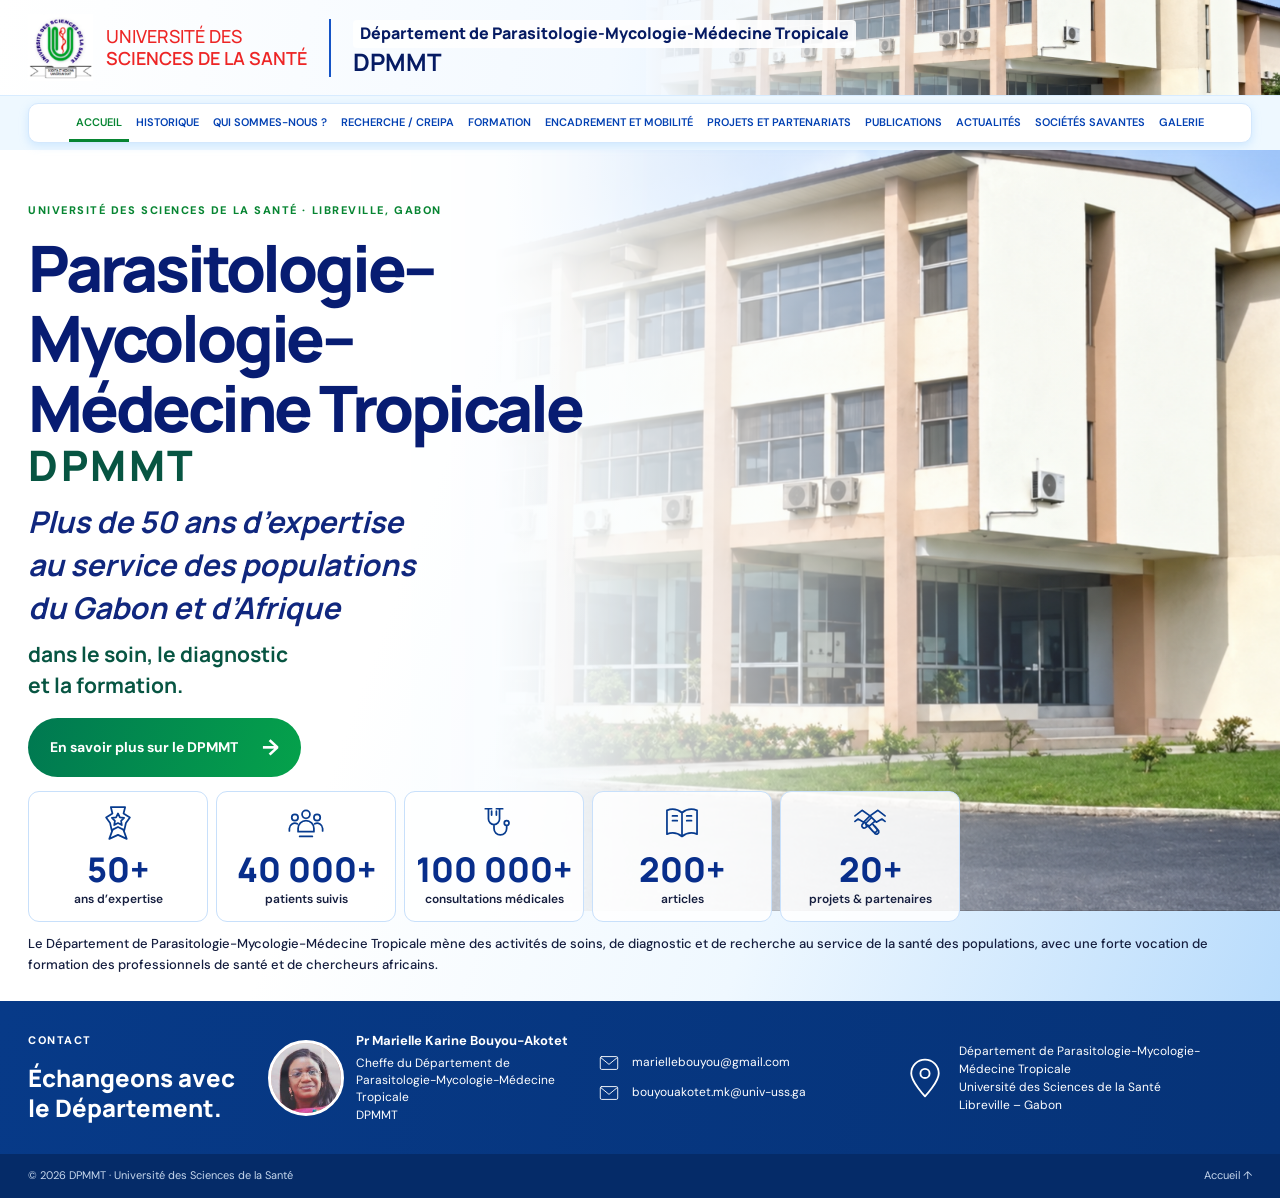
==== commit 9f5ad691: "Add files via upload" ====
--- a/index.html
+++ b/index.html
@@ -29,6 +29,6 @@
     <symbol id="i-lab" viewBox="0 0 48 48"><path d="M18 5h12M21 5v15L9 39a3 3 0 0 0 3 4h24a3 3 0 0 0 3-4L27 20V5M15 32h18"/><circle cx="21" cy="35" r="1"/><circle cx="28" cy="38" r="1"/></symbol>
   </svg><a class="skip-link" href="#contenu">Aller au contenu</a><header class="site-header"><div class="masthead"><div class="container masthead-inner"><a class="university" href="index.html"><img class="crest" src="assets/logo-uss.png" alt="Logo de l’Université des Sciences de la Santé"><span>UNIVERSITÉ DES<br><b>SCIENCES DE LA SANTÉ</b></span></a><span class="mast-divider" aria-hidden="true"></span><a class="department-brand" href="index.html"><span>Département de Parasitologie-Mycologie-Médecine Tropicale</span><b>DPMMT</b></a><div class="mast-scene" aria-hidden="true"><img src="assets/uss-campus-hero.png" alt=""></div></div></div><div class="nav-wrap"><div class="container nav-inner"><button class="menu-toggle" aria-expanded="false" aria-controls="navigation">☰ <span>Menu</span></button><nav id="navigation" aria-label="Navigation principale"><a href="index.html" class="active" aria-current="page">Accueil</a><a href="historique.html">Historique</a><a href="qui-sommes-nous.html">Qui sommes-nous ?</a><a href="recherche-creipa.html">Recherche / CREIPA</a><a href="formations.html">Formation</a><a href="encadrement-mobilite.html">Encadrement et mobilité</a><a href="projets-partenariats.html">Projets et partenariats</a><a href="publications.html">Publications</a><a href="actualites.html">Actualités</a><a href="societes-savantes.html">Sociétés savantes</a><a href="galerie.html">Galerie</a></nav></div></div></header><main id="contenu"><section class="hero"><div class="hero-building"><img src="assets/uss-campus-hero.png" alt="Bâtiment de l’Université des Sciences de la Santé à Libreville"></div>
       <div class="container hero-content"><p class="eyebrow">Université des Sciences de la Santé · Libreville, Gabon</p><h1>Parasitologie–Mycologie–<br>Médecine Tropicale</h1><p class="hero-acronym">DPMMT</p><p class="hero-manifesto">Plus de 50 ans d’expertise<br>au service des populations<br>du Gabon et d’Afrique</p><p class="hero-support">dans le soin, le diagnostic<br>et la formation.</p><a class="button button-green" href="qui-sommes-nous.html">En savoir plus sur le DPMMT <span>→</span></a></div>
-      <div class="container stats"><div><svg class="stats-icon" viewBox="0 0 48 48" aria-hidden="true"><path d="M15 4h18l-2 8 8 5-5 7-2 9-8-4-8 4-2-9-5-7 8-5z"/><path d="m24 12 2.4 4.8 5.3.8-3.8 3.7.9 5.3-4.8-2.5-4.8 2.5.9-5.3-3.8-3.7 5.3-.8zM17 33l-4 11 11-5M31 33l4 11-11-5"/></svg><b>50+</b><span>ans d’expertise</span></div><div><svg class="stats-icon" viewBox="0 0 48 48" aria-hidden="true"><circle cx="24" cy="13" r="5"/><circle cx="10" cy="17" r="4"/><circle cx="38" cy="17" r="4"/><path d="M14 35v-4a10 10 0 0 1 20 0v4zM3 34v-3a7 7 0 0 1 10-6M45 34v-3a7 7 0 0 0-10-6M16 41h16"/></svg><b>40 000+</b><span>patients suivis</span></div><div><svg class="stats-icon" viewBox="0 0 48 48" aria-hidden="true"><path d="M17 6v13a7 7 0 0 0 14 0V6M13 6h8M27 6h8M24 26v5a8 8 0 0 0 16 0v-3"/><circle cx="40" cy="24" r="3"/><path d="M21 9v5M27 9v5"/></svg><b>100 000+</b><span>consultations médicales</span></div><div><svg class="stats-icon" viewBox="0 0 48 48" aria-hidden="true"><path d="M5 8c8-3 14-1 19 3v30c-5-4-11-6-19-3zM43 8c-8-3-14-1-19 3v30c5-4 11-6 19-3zM12 15h6M12 21h6M30 15h6M30 21h6"/></svg><b>+130</b><span>publications</span></div><div><svg class="stats-icon" viewBox="0 0 48 48" aria-hidden="true"><path d="m5 15 9-7 10 7-8 8-7-4-4 3M43 15l-9-7-10 7 8 8 7-4 4 3M17 23l11 12a3 3 0 0 0 5-3l-5-6M22 28l8 9a3 3 0 0 0 5-3l-5-6M17 23l-3 3a3 3 0 0 0 4 4l4-3M25 18l-6 6a3 3 0 0 0 4 4l7-6"/></svg><b>20+</b><span>projets &amp; partenaires</span></div></div>
+      <div class="container stats"><div><svg class="stats-icon" viewBox="0 0 48 48" aria-hidden="true"><path d="M15 4h18l-2 8 8 5-5 7-2 9-8-4-8 4-2-9-5-7 8-5z"/><path d="m24 12 2.4 4.8 5.3.8-3.8 3.7.9 5.3-4.8-2.5-4.8 2.5.9-5.3-3.8-3.7 5.3-.8zM17 33l-4 11 11-5M31 33l4 11-11-5"/></svg><b>50+</b><span>ans d’expertise</span></div><div><svg class="stats-icon" viewBox="0 0 48 48" aria-hidden="true"><circle cx="24" cy="13" r="5"/><circle cx="10" cy="17" r="4"/><circle cx="38" cy="17" r="4"/><path d="M14 35v-4a10 10 0 0 1 20 0v4zM3 34v-3a7 7 0 0 1 10-6M45 34v-3a7 7 0 0 0-10-6M16 41h16"/></svg><b>40 000+</b><span>patients suivis</span></div><div><svg class="stats-icon" viewBox="0 0 48 48" aria-hidden="true"><path d="M17 6v13a7 7 0 0 0 14 0V6M13 6h8M27 6h8M24 26v5a8 8 0 0 0 16 0v-3"/><circle cx="40" cy="24" r="3"/><path d="M21 9v5M27 9v5"/></svg><b>100 000+</b><span>consultations médicales</span></div><div><svg class="stats-icon" viewBox="0 0 48 48" aria-hidden="true"><path d="M5 8c8-3 14-1 19 3v30c-5-4-11-6-19-3zM43 8c-8-3-14-1-19 3v30c5-4 11-6 19-3zM12 15h6M12 21h6M30 15h6M30 21h6"/></svg><b>200+</b><span>articles</span></div><div><svg class="stats-icon" viewBox="0 0 48 48" aria-hidden="true"><path d="m5 15 9-7 10 7-8 8-7-4-4 3M43 15l-9-7-10 7 8 8 7-4 4 3M17 23l11 12a3 3 0 0 0 5-3l-5-6M22 28l8 9a3 3 0 0 0 5-3l-5-6M17 23l-3 3a3 3 0 0 0 4 4l4-3M25 18l-6 6a3 3 0 0 0 4 4l7-6"/></svg><b>20+</b><span>projets &amp; partenaires</span></div></div>
       <p class="container hero-caption">Le Département de Parasitologie-Mycologie-Médecine Tropicale mène des activités de soins, de diagnostic et de recherche au service de la santé des populations, avec une forte vocation de formation des professionnels de santé et de chercheurs africains.</p>
     </section></main><section class="contact" id="contact"><div class="container contact-inner"><div class="contact-lead"><p class="eyebrow">Contact</p><h2>Échangeons avec le Département.</h2></div><div class="contact-person"><img class="portrait" src="assets/prof-marielle-bouyou-akotet.png" alt="Professeure Marielle Karine Bouyou-Akotet"><p><b>Pr Marielle Karine Bouyou-Akotet</b><span>Cheffe du Département de Parasitologie-Mycologie-Médecine Tropicale<br>DPMMT</span></p></div><div class="contact-details"><a href="mailto:mariellebouyou@gmail.com"><svg class="ui-icon contact-icon" viewBox="0 0 48 48" aria-hidden="true"><use href="#i-mail"></use></svg><span>mariellebouyou@gmail.com</span></a><a href="mailto:bouyouakotet.mk@univ-uss.ga"><svg class="ui-icon contact-icon" viewBox="0 0 48 48" aria-hidden="true"><use href="#i-mail"></use></svg><span>bouyouakotet.mk@univ-uss.ga</span></a></div><div class="contact-location"><b aria-hidden="true"><svg class="ui-icon" viewBox="0 0 48 48"><use href="#i-pin"></use></svg></b><p>Département de Parasitologie-Mycologie-Médecine Tropicale<br>Université des Sciences de la Santé<br>Libreville – Gabon</p></div></div></section><footer><div class="container footer-inner"><span>© <span id="year">2026</span> DPMMT · Université des Sciences de la Santé</span><a href="index.html">Accueil ↑</a></div></footer><script src="script.js"></script></body></html>
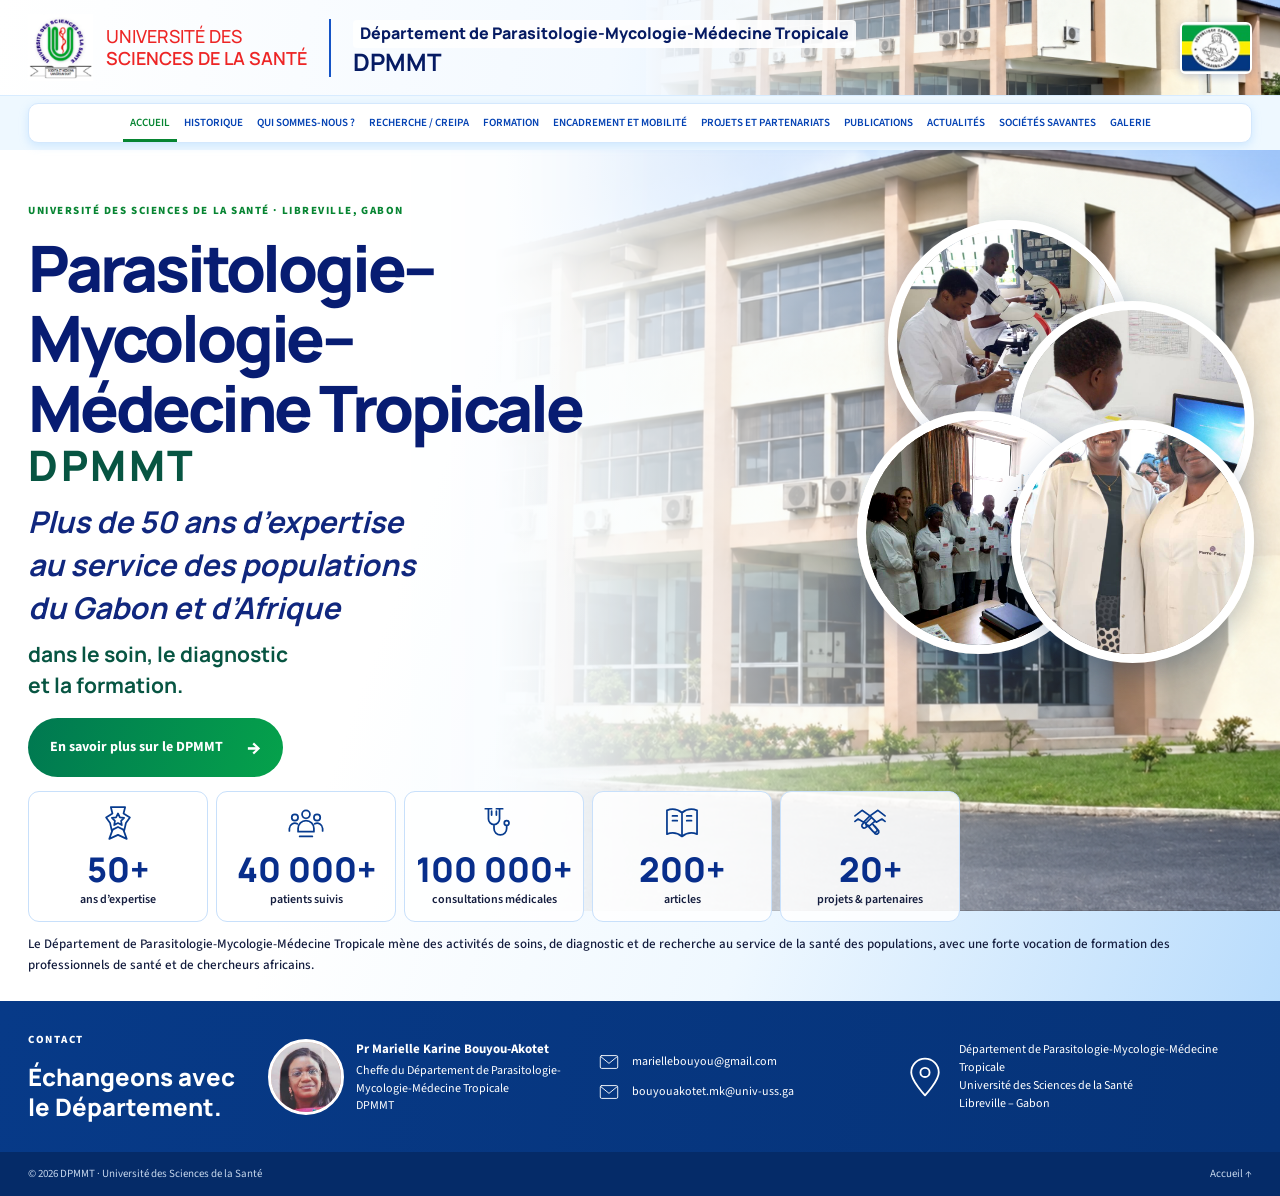
==== commit cb0f2207: "Add files via upload" ====
--- a/index.html
+++ b/index.html
@@ -27,8 +27,8 @@
     <symbol id="i-board" viewBox="0 0 48 48"><rect x="5" y="7" width="38" height="27" rx="2"/><path d="M24 34v8M16 42h16M11 14h13v10H11zM29 14h8M29 20h8M29 26h5"/></symbol>
     <symbol id="i-group" viewBox="0 0 48 48"><circle cx="24" cy="13" r="5"/><circle cx="10" cy="18" r="4"/><circle cx="38" cy="18" r="4"/><path d="M12 39v-4a12 12 0 0 1 24 0v4zM3 38v-4a7 7 0 0 1 8-7M45 38v-4a7 7 0 0 0-8-7"/></symbol>
     <symbol id="i-lab" viewBox="0 0 48 48"><path d="M18 5h12M21 5v15L9 39a3 3 0 0 0 3 4h24a3 3 0 0 0 3-4L27 20V5M15 32h18"/><circle cx="21" cy="35" r="1"/><circle cx="28" cy="38" r="1"/></symbol>
-  </svg><a class="skip-link" href="#contenu">Aller au contenu</a><header class="site-header"><div class="masthead"><div class="container masthead-inner"><a class="university" href="index.html"><img class="crest" src="assets/logo-uss.png" alt="Logo de l’Université des Sciences de la Santé"><span>UNIVERSITÉ DES<br><b>SCIENCES DE LA SANTÉ</b></span></a><span class="mast-divider" aria-hidden="true"></span><a class="department-brand" href="index.html"><span>Département de Parasitologie-Mycologie-Médecine Tropicale</span><b>DPMMT</b></a><div class="mast-scene" aria-hidden="true"><img src="assets/uss-campus-hero.png" alt=""></div></div></div><div class="nav-wrap"><div class="container nav-inner"><button class="menu-toggle" aria-expanded="false" aria-controls="navigation">☰ <span>Menu</span></button><nav id="navigation" aria-label="Navigation principale"><a href="index.html" class="active" aria-current="page">Accueil</a><a href="historique.html">Historique</a><a href="qui-sommes-nous.html">Qui sommes-nous ?</a><a href="recherche-creipa.html">Recherche / CREIPA</a><a href="formations.html">Formation</a><a href="encadrement-mobilite.html">Encadrement et mobilité</a><a href="projets-partenariats.html">Projets et partenariats</a><a href="publications.html">Publications</a><a href="actualites.html">Actualités</a><a href="societes-savantes.html">Sociétés savantes</a><a href="galerie.html">Galerie</a></nav></div></div></header><main id="contenu"><section class="hero"><div class="hero-building"><img src="assets/uss-campus-hero.png" alt="Bâtiment de l’Université des Sciences de la Santé à Libreville"></div>
-      <div class="container hero-content"><p class="eyebrow">Université des Sciences de la Santé · Libreville, Gabon</p><h1>Parasitologie–Mycologie–<br>Médecine Tropicale</h1><p class="hero-acronym">DPMMT</p><p class="hero-manifesto">Plus de 50 ans d’expertise<br>au service des populations<br>du Gabon et d’Afrique</p><p class="hero-support">dans le soin, le diagnostic<br>et la formation.</p><a class="button button-green" href="qui-sommes-nous.html">En savoir plus sur le DPMMT <span>→</span></a></div>
+  </svg><a class="skip-link" href="#contenu">Aller au contenu</a><header class="site-header"><div class="masthead"><div class="container masthead-inner"><a class="university" href="index.html"><img class="crest" src="assets/logo-uss.png" alt="Logo de l’Université des Sciences de la Santé"><span>UNIVERSITÉ DES<br><b>SCIENCES DE LA SANTÉ</b></span></a><span class="mast-divider" aria-hidden="true"></span><a class="department-brand" href="index.html"><span>Département de Parasitologie-Mycologie-Médecine Tropicale</span><b>DPMMT</b></a><img class="team-gabon-mark" src="assets/logo-equipe-gabonaise.png" alt="Embleme gabonais du groupe DPMMT"><div class="mast-scene" aria-hidden="true"><img src="assets/uss-campus-hero.png" alt=""></div></div></div><div class="nav-wrap"><div class="container nav-inner"><button class="menu-toggle" aria-expanded="false" aria-controls="navigation">☰ <span>Menu</span></button><nav id="navigation" aria-label="Navigation principale"><a href="index.html" class="active" aria-current="page">Accueil</a><a href="historique.html">Historique</a><a href="qui-sommes-nous.html">Qui sommes-nous ?</a><a href="recherche-creipa.html">Recherche / CREIPA</a><a href="formations.html">Formation</a><a href="encadrement-mobilite.html">Encadrement et mobilité</a><a href="projets-partenariats.html">Projets et partenariats</a><a href="publications.html">Publications</a><a href="actualites.html">Actualités</a><a href="societes-savantes.html">Sociétés savantes</a><a href="galerie.html">Galerie</a></nav></div></div></header><main id="contenu"><section class="hero"><div class="hero-building"><img src="assets/uss-campus-hero.png" alt="Bâtiment de l’Université des Sciences de la Santé à Libreville"></div>
+      <div class="hero-photo-collage" aria-label="Photographies de lequipe et des activites de laboratoire"><img src="assets/home-lab-microscopy.jpg" alt="Chercheurs observant des echantillons au microscope"><img src="assets/home-lab-analysis.jpg" alt="Chercheur utilisant un appareil danalyse au laboratoire"><img src="assets/home-team-original.jpg" alt="Equipe de parasitologie reunie au laboratoire"><img src="assets/home-team-2025.jpg" alt="Deux membres de lequipe en blouse au laboratoire"></div><div class="container hero-content"><p class="eyebrow">Université des Sciences de la Santé · Libreville, Gabon</p><h1>Parasitologie–Mycologie–<br>Médecine Tropicale</h1><p class="hero-acronym">DPMMT</p><p class="hero-manifesto">Plus de 50 ans d’expertise<br>au service des populations<br>du Gabon et d’Afrique</p><p class="hero-support">dans le soin, le diagnostic<br>et la formation.</p><a class="button button-green" href="qui-sommes-nous.html">En savoir plus sur le DPMMT <span>→</span></a></div>
       <div class="container stats"><div><svg class="stats-icon" viewBox="0 0 48 48" aria-hidden="true"><path d="M15 4h18l-2 8 8 5-5 7-2 9-8-4-8 4-2-9-5-7 8-5z"/><path d="m24 12 2.4 4.8 5.3.8-3.8 3.7.9 5.3-4.8-2.5-4.8 2.5.9-5.3-3.8-3.7 5.3-.8zM17 33l-4 11 11-5M31 33l4 11-11-5"/></svg><b>50+</b><span>ans d’expertise</span></div><div><svg class="stats-icon" viewBox="0 0 48 48" aria-hidden="true"><circle cx="24" cy="13" r="5"/><circle cx="10" cy="17" r="4"/><circle cx="38" cy="17" r="4"/><path d="M14 35v-4a10 10 0 0 1 20 0v4zM3 34v-3a7 7 0 0 1 10-6M45 34v-3a7 7 0 0 0-10-6M16 41h16"/></svg><b>40 000+</b><span>patients suivis</span></div><div><svg class="stats-icon" viewBox="0 0 48 48" aria-hidden="true"><path d="M17 6v13a7 7 0 0 0 14 0V6M13 6h8M27 6h8M24 26v5a8 8 0 0 0 16 0v-3"/><circle cx="40" cy="24" r="3"/><path d="M21 9v5M27 9v5"/></svg><b>100 000+</b><span>consultations médicales</span></div><div><svg class="stats-icon" viewBox="0 0 48 48" aria-hidden="true"><path d="M5 8c8-3 14-1 19 3v30c-5-4-11-6-19-3zM43 8c-8-3-14-1-19 3v30c5-4 11-6 19-3zM12 15h6M12 21h6M30 15h6M30 21h6"/></svg><b>200+</b><span>articles</span></div><div><svg class="stats-icon" viewBox="0 0 48 48" aria-hidden="true"><path d="m5 15 9-7 10 7-8 8-7-4-4 3M43 15l-9-7-10 7 8 8 7-4 4 3M17 23l11 12a3 3 0 0 0 5-3l-5-6M22 28l8 9a3 3 0 0 0 5-3l-5-6M17 23l-3 3a3 3 0 0 0 4 4l4-3M25 18l-6 6a3 3 0 0 0 4 4l7-6"/></svg><b>20+</b><span>projets &amp; partenaires</span></div></div>
       <p class="container hero-caption">Le Département de Parasitologie-Mycologie-Médecine Tropicale mène des activités de soins, de diagnostic et de recherche au service de la santé des populations, avec une forte vocation de formation des professionnels de santé et de chercheurs africains.</p>
     </section></main><section class="contact" id="contact"><div class="container contact-inner"><div class="contact-lead"><p class="eyebrow">Contact</p><h2>Échangeons avec le Département.</h2></div><div class="contact-person"><img class="portrait" src="assets/prof-marielle-bouyou-akotet.png" alt="Professeure Marielle Karine Bouyou-Akotet"><p><b>Pr Marielle Karine Bouyou-Akotet</b><span>Cheffe du Département de Parasitologie-Mycologie-Médecine Tropicale<br>DPMMT</span></p></div><div class="contact-details"><a href="mailto:mariellebouyou@gmail.com"><svg class="ui-icon contact-icon" viewBox="0 0 48 48" aria-hidden="true"><use href="#i-mail"></use></svg><span>mariellebouyou@gmail.com</span></a><a href="mailto:bouyouakotet.mk@univ-uss.ga"><svg class="ui-icon contact-icon" viewBox="0 0 48 48" aria-hidden="true"><use href="#i-mail"></use></svg><span>bouyouakotet.mk@univ-uss.ga</span></a></div><div class="contact-location"><b aria-hidden="true"><svg class="ui-icon" viewBox="0 0 48 48"><use href="#i-pin"></use></svg></b><p>Département de Parasitologie-Mycologie-Médecine Tropicale<br>Université des Sciences de la Santé<br>Libreville – Gabon</p></div></div></section><footer><div class="container footer-inner"><span>© <span id="year">2026</span> DPMMT · Université des Sciences de la Santé</span><a href="index.html">Accueil ↑</a></div></footer><script src="script.js"></script></body></html>
--- a/styles.css
+++ b/styles.css
@@ -1,7 +1,7 @@
-@import url('https://fonts.googleapis.com/css2?family=DM+Sans:wght@400;500;600;700&family=Manrope:wght@400;500;600;700;800&display=swap');
-:root{--navy:#063b8c;--blue:#073c9d;--blue2:#1563c7;--green:#078532;--green-dark:#07583e;--pale:#edf6fc;--line:#cfe5f8;--ink:#151e3f;--muted:#58657d;--white:#fff;--cream:#fafdff}*{box-sizing:border-box}html{scroll-behavior:smooth;scroll-padding-top:125px}body{margin:0;color:var(--ink);background:var(--cream);font:15px/1.6 'DM Sans',sans-serif}a{color:inherit;text-decoration:none}.container{width:min(1380px,calc(100% - 56px));margin:auto}.skip-link{position:absolute;left:-999px;top:8px;z-index:10;padding:10px;background:#fff}.skip-link:focus{left:8px}.masthead{height:96px;overflow:hidden;background:linear-gradient(100deg,#fff 0%,#f3f9ff 48%,#b9defe 100%);border-bottom:1px solid #d8ecff}.masthead-inner{position:relative;display:flex;align-items:center;height:100%;gap:22px}.university{z-index:1;display:flex;align-items:center;gap:13px;color:#ed2525;font:500 18px/1.22 Manrope,sans-serif}.university b{font-weight:600}.crest{display:grid;place-items:center;width:60px;height:70px;color:#0aa14c;font-size:42px;text-shadow:2px 2px #063c99,-2px 0 #063c99;border:3px double #0a57bd;border-radius:45% 45% 35% 35%;clip-path:polygon(50% 0,95% 16%,85% 75%,50% 100%,15% 75%,5% 16%)}.mast-divider{height:58px;width:2px;background:#1554c6}.department-brand{z-index:1;display:flex;flex-direction:column;color:#073c99;font:600 16px/1.35 Manrope,sans-serif}.department-brand b{font-size:24px;line-height:1.15}.mast-scene{position:absolute;right:-30px;top:0;width:52%;height:100%;overflow:hidden;background:linear-gradient(180deg,#76bfff 0%,#dff4ff 76%,#76a951 77%,#447735 100%);opacity:.82}.sun{position:absolute;right:35%;top:12px;width:45px;height:45px;border-radius:50%;background:#fff8c1;box-shadow:0 0 35px 15px #fff7cf}.palm{position:absolute;top:10px;color:#336d36;font-size:70px}.palm-one{left:6%}.palm-two{left:26%;top:22px;font-size:56px}.building{position:absolute;right:0;bottom:22%;width:48%;height:64%;background:linear-gradient(90deg,#d38347,#f0b06c 40%,#cc7b45);transform:skewY(-2deg);box-shadow:0 7px 12px #24456a}.building:before{content:"";position:absolute;inset:0;background:repeating-linear-gradient(90deg,transparent 0 25px,#fff8 25px 29px),repeating-linear-gradient(0deg,transparent 0 22px,#fff9 22px 26px)}.nav-wrap{position:sticky;top:0;z-index:8;padding:7px 0;background:#eef8ff}.nav-inner{position:relative}.nav-inner nav{display:flex;align-items:center;justify-content:space-between;min-height:39px;padding:0 13px;background:#fff;border:1px solid #d4e8fd;border-radius:10px;box-shadow:0 3px 9px #9ecfff66}.nav-inner nav a{padding:10px 7px;color:#0341b3;font-size:11px;font-weight:600;text-transform:uppercase;white-space:nowrap}.nav-inner nav a:hover,.nav-inner nav a:focus{color:var(--green);background:#e8f6ed;border-radius:6px}.menu-toggle{display:none}.hero{position:relative;min-height:705px;padding:52px 0 25px;overflow:hidden;background:linear-gradient(110deg,#fff 0%,#fff 35%,#eff8ff 65%,#b9dcfc 100%)}.hero-building{position:absolute;inset:0 0 90px 30%;overflow:hidden;background:linear-gradient(180deg,#80c5ff 0%,#d9efff 58%,#7caa51 59%,#577c3c 70%,#c4d6ad 70%);mask-image:linear-gradient(90deg,transparent,#000 30%)}.building-large{position:absolute;right:14%;top:12%;width:57%;height:62%;transform:perspective(600px) rotateY(-8deg);background:linear-gradient(90deg,#c17b46,#efbd7c 47%,#d18a50);box-shadow:0 20px 35px #193d6533}.building-large:before{content:"";position:absolute;inset:0;background:repeating-linear-gradient(90deg,transparent 0 49px,#fff9 49px 56px),repeating-linear-gradient(0deg,transparent 0 37px,#fff8 37px 45px)}.lab-orbs{position:absolute;right:1%;top:31%;display:grid;grid-template-columns:100px 100px;gap:7px}.lab-orbs span{display:grid;place-items:center;width:105px;height:105px;border:6px solid #fff;border-radius:50%;background:radial-gradient(circle at 35% 25%,#fff,#dceaf5 45%,#6897a1);box-shadow:0 4px 18px #123b6355;color:#083c8e;font-size:42px}.hero-content{position:relative;z-index:1;max-width:1380px}.eyebrow{margin:0 0 14px;color:var(--green);font-size:11px;font-weight:800;letter-spacing:.14em;text-transform:uppercase}.hero h1{max-width:700px;margin:0;color:#071c72;font:800 clamp(38px,5vw,66px)/1.09 Manrope,sans-serif;letter-spacing:-.05em}.hero-acronym{margin:2px 0 15px;color:#075542;font:800 42px/1 Manrope,sans-serif;letter-spacing:.06em}.hero-manifesto{margin:0;color:#10277e;font:700 italic clamp(20px,2.4vw,30px)/1.42 Manrope,sans-serif}.hero-support{margin:10px 0 18px;color:#075542;font:700 21px/1.45 Manrope,sans-serif}.button{display:inline-flex;align-items:center;justify-content:space-between;gap:24px;padding:12px 22px;border-radius:40px;color:#fff;font-weight:700;font-size:14px}.button-green{background:linear-gradient(110deg,#007851,#05a24b)}.button span{font-size:22px}.stats{position:relative;display:grid;grid-template-columns:repeat(5,minmax(0,180px));gap:8px;margin-top:14px}.stats div{min-height:113px;display:flex;flex-direction:column;align-items:center;justify-content:center;padding:12px 8px;background:#ffffffdf;border:1px solid #c8e0fb;border-radius:11px;text-align:center}.stats b{color:#082e8b;font:800 clamp(23px,3vw,34px)/1.2 Manrope,sans-serif}.stats span{font-size:12px;font-weight:600}.hero-caption{position:relative;margin:12px auto 0;font-size:13px;font-weight:500;max-width:1380px}.section{padding:76px 0}.about,.education,.societies{background:#fff}.two-col{display:grid;grid-template-columns:.9fr 1.1fr;gap:90px;align-items:start}.section h2{margin:0;color:#092a86;font:800 clamp(32px,4vw,48px)/1.16 Manrope,sans-serif;letter-spacing:-.04em}.two-col>div:nth-child(2)>p{margin:0 0 16px;color:#344363}.inline-link{display:inline-flex;gap:20px;margin-top:8px;padding-bottom:5px;border-bottom:2px solid var(--green);color:#063c91;font-weight:700}.section-title{display:flex;align-items:end;justify-content:space-between;gap:40px;margin-bottom:28px}.section-title>p{max-width:420px;margin:0;color:var(--muted);font-size:14px}.research{background:#eff8fd}.research-layout{display:grid;grid-template-columns:.72fr 1.28fr;gap:18px}.research-areas,.units{padding:14px;background:#fff;border:1px solid #8bd5e9;border-radius:13px}.research h3,.project-columns h3{margin:0 0 13px;color:#073b98;font:800 21px Manrope,sans-serif}.research-areas article{display:flex;gap:12px;margin:7px 0;padding:9px 11px;border:1px solid #d4e7ef;border-radius:12px;background:linear-gradient(90deg,#fff3f3,#fff)}.research-areas article:nth-of-type(2n){background:linear-gradient(90deg,#e8f8f1,#fff)}.topic-icon{min-width:32px;color:#e34353;font-size:26px;font-weight:700}.research-areas article:nth-of-type(2n) .topic-icon{color:#078653}.research-areas b{color:#09613e;font-size:14px}.research-areas p,.unit-card p{margin:1px 0 0;color:#304261;font-size:11px;line-height:1.4}.unit-grid{display:grid;grid-template-columns:repeat(3,1fr);gap:9px}.unit-card{min-height:145px;padding:12px;border:1px solid #d4e7ef;border-radius:11px;background:#f8fcff}.unit-card h4{margin:0;color:#073b92;font:800 15px/1.25 Manrope,sans-serif}.unit-card ul{margin:9px 0 0;padding-left:18px;color:#152956;font-size:11px;line-height:1.5}.coral{background:#fff2f2}.mint{background:#edfaf3}.violet{background:#f4effe}.peach{background:#fff6eb}.blue{background:#eef7ff}.pale{background:#f2f9f5}.transversal{margin-top:14px;padding:14px;background:white;border:1px solid #9ddaf2;border-radius:12px}.transversal h3{margin:0 0 12px;color:#083e9b;font-size:17px}.transversal>div{display:grid;grid-template-columns:repeat(5,1fr)}.transversal span{padding:6px 12px;border-right:1px solid #73baf4;color:#163c86;font-size:11px}.transversal span:last-child{border:0}.simple-cards{display:grid;grid-template-columns:repeat(3,1fr);gap:10px;margin:25px 0}.simple-cards article{padding:16px;border:1px solid var(--line);border-radius:9px;background:#f8fcff}.simple-cards b{color:#07583e}.simple-cards p{margin:7px 0 0;color:var(--muted);font-size:12px}.note{color:#7c8796;font-size:11px;font-style:italic}.mobility{background:#f1f8fd}.mobility-row{display:grid;grid-template-columns:repeat(3,1fr);gap:14px}.mobility-row>div{padding:22px;background:#fff;border:1px solid var(--line);border-radius:10px}.mobility-row span{display:block;color:var(--green);font-size:11px;font-weight:800}.mobility-row b{display:block;margin:9px 0;color:#083b90;font:800 19px Manrope,sans-serif}.mobility-row p{margin:0;color:var(--muted);font-size:13px}.projects{background:#fff}.project-columns{display:grid;grid-template-columns:.8fr .8fr 1.3fr}.project-columns>div{padding:5px 28px;border-right:1px solid #b8dafa}.project-columns>div:first-child{padding-left:0}.project-columns>div:last-child{border:0}.project-columns ul{list-style:none;margin:20px 0 0;padding:0}.project-columns li{position:relative;margin:13px 0;padding-left:32px;color:#141b31;font-size:17px}.project-columns li:before{position:absolute;left:0;top:-4px;content:'✓';color:#008538;font-size:25px;font-weight:800}.partner-card{text-align:center}.partner-card h3{font-size:24px}.handshake{display:block;height:145px;color:#064cb7;font-size:100px;line-height:1.3}.partner-card p{max-width:540px;margin:auto;color:#293753;font-size:16px}.impact-row{display:grid;grid-template-columns:repeat(3,1fr);margin-top:24px;padding:17px 0;border:1px solid #b5dafa;border-radius:13px}.impact-row div{display:flex;align-items:center;justify-content:center;gap:18px;padding:0 20px;border-right:1px solid #cce5fb}.impact-row div:last-child{border:0}.impact-row b{color:#07843b;font-size:40px}.impact-row span{max-width:210px;color:#14214b;font:600 16px/1.35 Manrope,sans-serif}.publications{background:#edf6ff}.publication-grid{display:grid;grid-template-columns:1fr 1fr;gap:28px}.publication-grid>div{padding:27px;background:#fff;border:1px solid #c7e2fd;border-radius:15px}.publication-grid>div:first-child{display:flex;flex-direction:column;align-items:flex-start;justify-content:space-between}.publication-grid h2{max-width:550px}.publication-grid>div:first-child>p:not(.eyebrow){max-width:460px;color:var(--muted)}.button-blue{background:#073b8d}.profiles h3{margin:0 0 14px;color:#082e8b;font:800 23px Manrope,sans-serif}.profiles>a{display:flex;align-items:center;gap:15px;padding:12px 0;border-top:1px solid #e3edf8}.profiles>a span{font-size:17px;font-weight:700}.profiles>a small{display:block;color:#60708a;font-size:11px;font-weight:400}.profiles>a i{margin-left:auto;color:#1762bf;font-style:normal}.profile-icon{display:grid;place-items:center;width:42px;height:42px;border-radius:50%;background:#4f9ce8;color:#fff;font-size:18px}.profile-icon.green{background:#55b65d}.profile-icon.red{background:#e63232}.news{background:#fbfdff}.timeline{display:grid;grid-template-columns:180px 1fr;column-gap:20px;row-gap:9px}.year{display:flex;align-items:center;justify-content:flex-end}.year b{display:block;width:165px;padding:8px 15px;border-radius:13px;background:#073b8d;color:white;text-align:center;font:800 34px Manrope,sans-serif}.timeline-items article{display:flex;align-items:center;gap:20px;min-height:76px;margin-bottom:8px;padding:12px 20px;border:1px solid #b8dcfc;border-radius:10px;background:#fff}.timeline-items p{margin:0;color:#18234c;font-size:16px;line-height:1.4}.timeline-items strong{color:#092e87}.event-icon{min-width:50px;color:#068637;font-size:35px;text-align:center}.society-chips{display:flex;flex-wrap:wrap;gap:9px;margin-top:20px}.society-chips span{padding:9px 14px;border:1px solid #c9e2f8;border-radius:30px;color:#073d91;font-size:12px;font-weight:700}.gallery{background:#eef7fd}.gallery-grid{display:grid;grid-template-columns:repeat(3,1fr);gap:18px}.gallery-card{position:relative;display:flex;align-items:flex-end;justify-content:center;min-height:210px;overflow:hidden;border-radius:15px;background:linear-gradient(140deg,#4b7858,#b1cf83 46%,#3b8c8e);box-shadow:0 3px 12px #143d6822}.gallery-card:before{position:absolute;content:"";inset:0;background:radial-gradient(circle at 70% 30%,#ffffff78,transparent 35%),linear-gradient(0deg,#051d59aa,transparent 62%)}.gallery-card .visual{position:absolute;inset:0;display:grid;place-items:center;color:#ffffff9c;font-size:90px}.gallery-card b{position:relative;width:100%;padding:12px 16px;background:#063b8fe8;color:white;text-align:center;font:700 17px Manrope,sans-serif}.gallery-lab{background:linear-gradient(140deg,#496f78,#d5e6d2 45%,#477b75)}.gallery-class{background:linear-gradient(140deg,#6c89aa,#d6d8d3 50%,#4e6172)}.gallery-science{background:linear-gradient(140deg,#7b9872,#d1e0d0 50%,#336d5e)}.gallery-events{background:linear-gradient(140deg,#927452,#d9c9ae 50%,#436887)}.gallery-equipment{background:linear-gradient(140deg,#50676c,#d6e4e6 45%,#647d88)}.contact{padding:30px 0;background:linear-gradient(100deg,#073a88,#063378);color:white}.contact-inner{display:grid;grid-template-columns:.85fr 1.2fr 1.1fr 1.35fr;gap:20px;align-items:center}.contact .eyebrow{color:#fff}.contact h2{margin:0;color:white;font:800 24px/1.25 Manrope,sans-serif}.contact-person{display:flex;align-items:center;gap:12px}.portrait{display:grid;place-items:center;min-width:76px;height:76px;border:3px solid white;border-radius:50%;background:linear-gradient(135deg,#fae0d1,#a85d53);color:white;font:800 23px Manrope,sans-serif}.contact-person p{margin:0;font-size:12px}.contact-person b,.contact-person span{display:block}.contact-person b{font-size:13px}.contact-person span{margin-top:3px;line-height:1.45}.contact-details a{display:flex;gap:12px;align-items:center;margin:8px 0;font-size:20px}.contact-details a span{font-size:12px}.contact-location{display:flex;align-items:center;gap:12px}.contact-location>b{font-size:48px;font-weight:400}.contact-location p{margin:0;font-size:12px;line-height:1.5}footer{padding:13px 0;background:#052b68;color:#c6d7ed;font-size:11px}.footer-inner{display:flex;justify-content:space-between}.footer-inner a:hover{color:#fff}
+@import url('https://fonts.googleapis.com/css2?family=Manrope:wght@400;500;600;700;800&family=Source+Sans+3:wght@400;500;600;700;800&display=swap');
+:root{--navy:#063b8c;--blue:#073c9d;--blue2:#1563c7;--green:#078532;--green-dark:#07583e;--pale:#edf6fc;--line:#cfe5f8;--ink:#151e3f;--muted:#58657d;--white:#fff;--cream:#fafdff}*{box-sizing:border-box}html{scroll-behavior:smooth;scroll-padding-top:125px}body{margin:0;color:var(--ink);background:var(--cream);font:16px/1.6 'Source Sans 3',sans-serif}a{color:inherit;text-decoration:none}.container{width:min(1380px,calc(100% - 56px));margin:auto}.skip-link{position:absolute;left:-999px;top:8px;z-index:10;padding:10px;background:#fff}.skip-link:focus{left:8px}.masthead{height:96px;overflow:hidden;background:linear-gradient(100deg,#fff 0%,#f3f9ff 48%,#b9defe 100%);border-bottom:1px solid #d8ecff}.masthead-inner{position:relative;display:flex;align-items:center;height:100%;gap:22px}.university{z-index:1;display:flex;align-items:center;gap:13px;color:#ed2525;font:500 18px/1.22 Manrope,sans-serif}.university b{font-weight:600}.crest{display:grid;place-items:center;width:60px;height:70px;color:#0aa14c;font-size:42px;text-shadow:2px 2px #063c99,-2px 0 #063c99;border:3px double #0a57bd;border-radius:45% 45% 35% 35%;clip-path:polygon(50% 0,95% 16%,85% 75%,50% 100%,15% 75%,5% 16%)}.mast-divider{height:58px;width:2px;background:#1554c6}.department-brand{z-index:1;display:flex;flex-direction:column;color:#073c99;font:600 16px/1.35 Manrope,sans-serif}.department-brand b{font-size:24px;line-height:1.15}.mast-scene{position:absolute;right:-30px;top:0;width:52%;height:100%;overflow:hidden;background:linear-gradient(180deg,#76bfff 0%,#dff4ff 76%,#76a951 77%,#447735 100%);opacity:.82}.sun{position:absolute;right:35%;top:12px;width:45px;height:45px;border-radius:50%;background:#fff8c1;box-shadow:0 0 35px 15px #fff7cf}.palm{position:absolute;top:10px;color:#336d36;font-size:70px}.palm-one{left:6%}.palm-two{left:26%;top:22px;font-size:56px}.building{position:absolute;right:0;bottom:22%;width:48%;height:64%;background:linear-gradient(90deg,#d38347,#f0b06c 40%,#cc7b45);transform:skewY(-2deg);box-shadow:0 7px 12px #24456a}.building:before{content:"";position:absolute;inset:0;background:repeating-linear-gradient(90deg,transparent 0 25px,#fff8 25px 29px),repeating-linear-gradient(0deg,transparent 0 22px,#fff9 22px 26px)}.nav-wrap{position:sticky;top:0;z-index:8;padding:7px 0;background:#eef8ff}.nav-inner{position:relative}.nav-inner nav{display:flex;align-items:center;justify-content:space-between;min-height:39px;padding:0 13px;background:#fff;border:1px solid #d4e8fd;border-radius:10px;box-shadow:0 3px 9px #9ecfff66}.nav-inner nav a{padding:10px 7px;color:#0341b3;font-size:11px;font-weight:600;text-transform:uppercase;white-space:nowrap}.nav-inner nav a:hover,.nav-inner nav a:focus{color:var(--green);background:#e8f6ed;border-radius:6px}.menu-toggle{display:none}.hero{position:relative;min-height:705px;padding:52px 0 25px;overflow:hidden;background:linear-gradient(110deg,#fff 0%,#fff 35%,#eff8ff 65%,#b9dcfc 100%)}.hero-building{position:absolute;inset:0 0 90px 30%;overflow:hidden;background:linear-gradient(180deg,#80c5ff 0%,#d9efff 58%,#7caa51 59%,#577c3c 70%,#c4d6ad 70%);mask-image:linear-gradient(90deg,transparent,#000 30%)}.building-large{position:absolute;right:14%;top:12%;width:57%;height:62%;transform:perspective(600px) rotateY(-8deg);background:linear-gradient(90deg,#c17b46,#efbd7c 47%,#d18a50);box-shadow:0 20px 35px #193d6533}.building-large:before{content:"";position:absolute;inset:0;background:repeating-linear-gradient(90deg,transparent 0 49px,#fff9 49px 56px),repeating-linear-gradient(0deg,transparent 0 37px,#fff8 37px 45px)}.lab-orbs{position:absolute;right:1%;top:31%;display:grid;grid-template-columns:100px 100px;gap:7px}.lab-orbs span{display:grid;place-items:center;width:105px;height:105px;border:6px solid #fff;border-radius:50%;background:radial-gradient(circle at 35% 25%,#fff,#dceaf5 45%,#6897a1);box-shadow:0 4px 18px #123b6355;color:#083c8e;font-size:42px}.hero-content{position:relative;z-index:1;max-width:1380px}.eyebrow{margin:0 0 14px;color:var(--green);font-size:11px;font-weight:800;letter-spacing:.14em;text-transform:uppercase}.hero h1{max-width:700px;margin:0;color:#071c72;font:800 clamp(38px,5vw,66px)/1.09 Manrope,sans-serif;letter-spacing:-.05em}.hero-acronym{margin:2px 0 15px;color:#075542;font:800 42px/1 Manrope,sans-serif;letter-spacing:.06em}.hero-manifesto{margin:0;color:#10277e;font:700 italic clamp(20px,2.4vw,30px)/1.42 Manrope,sans-serif}.hero-support{margin:10px 0 18px;color:#075542;font:700 21px/1.45 Manrope,sans-serif}.button{display:inline-flex;align-items:center;justify-content:space-between;gap:24px;padding:12px 22px;border-radius:40px;color:#fff;font-weight:700;font-size:14px}.button-green{background:linear-gradient(110deg,#007851,#05a24b)}.button span{font-size:22px}.stats{position:relative;display:grid;grid-template-columns:repeat(5,minmax(0,180px));gap:8px;margin-top:14px}.stats div{min-height:113px;display:flex;flex-direction:column;align-items:center;justify-content:center;padding:12px 8px;background:#ffffffdf;border:1px solid #c8e0fb;border-radius:11px;text-align:center}.stats b{color:#082e8b;font:800 clamp(23px,3vw,34px)/1.2 Manrope,sans-serif}.stats span{font-size:12px;font-weight:600}.hero-caption{position:relative;margin:12px auto 0;font-size:13px;font-weight:500;max-width:1380px}.section{padding:76px 0}.about,.education,.societies{background:#fff}.two-col{display:grid;grid-template-columns:.9fr 1.1fr;gap:90px;align-items:start}.section h2{margin:0;color:#092a86;font:800 clamp(32px,4vw,48px)/1.16 Manrope,sans-serif;letter-spacing:-.04em}.two-col>div:nth-child(2)>p{margin:0 0 16px;color:#344363}.inline-link{display:inline-flex;gap:20px;margin-top:8px;padding-bottom:5px;border-bottom:2px solid var(--green);color:#063c91;font-weight:700}.section-title{display:flex;align-items:end;justify-content:space-between;gap:40px;margin-bottom:28px}.section-title>p{max-width:420px;margin:0;color:var(--muted);font-size:14px}.research{background:#eff8fd}.research-layout{display:grid;grid-template-columns:.72fr 1.28fr;gap:18px}.research-areas,.units{padding:14px;background:#fff;border:1px solid #8bd5e9;border-radius:13px}.research h3,.project-columns h3{margin:0 0 13px;color:#073b98;font:800 21px Manrope,sans-serif}.research-areas article{display:flex;gap:12px;margin:7px 0;padding:9px 11px;border:1px solid #d4e7ef;border-radius:12px;background:linear-gradient(90deg,#fff3f3,#fff)}.research-areas article:nth-of-type(2n){background:linear-gradient(90deg,#e8f8f1,#fff)}.topic-icon{min-width:32px;color:#e34353;font-size:26px;font-weight:700}.research-areas article:nth-of-type(2n) .topic-icon{color:#078653}.research-areas b{color:#09613e;font-size:14px}.research-areas p,.unit-card p{margin:1px 0 0;color:#304261;font-size:11px;line-height:1.4}.unit-grid{display:grid;grid-template-columns:repeat(3,1fr);gap:9px}.unit-card{min-height:145px;padding:12px;border:1px solid #d4e7ef;border-radius:11px;background:#f8fcff}.unit-card h4{margin:0;color:#073b92;font:800 15px/1.25 Manrope,sans-serif}.unit-card ul{margin:9px 0 0;padding-left:18px;color:#152956;font-size:11px;line-height:1.5}.coral{background:#fff2f2}.mint{background:#edfaf3}.violet{background:#f4effe}.peach{background:#fff6eb}.blue{background:#eef7ff}.pale{background:#f2f9f5}.transversal{margin-top:14px;padding:14px;background:white;border:1px solid #9ddaf2;border-radius:12px}.transversal h3{margin:0 0 12px;color:#083e9b;font-size:17px}.transversal>div{display:grid;grid-template-columns:repeat(5,1fr)}.transversal span{padding:6px 12px;border-right:1px solid #73baf4;color:#163c86;font-size:11px}.transversal span:last-child{border:0}.simple-cards{display:grid;grid-template-columns:repeat(3,1fr);gap:10px;margin:25px 0}.simple-cards article{padding:16px;border:1px solid var(--line);border-radius:9px;background:#f8fcff}.simple-cards b{color:#07583e}.simple-cards p{margin:7px 0 0;color:var(--muted);font-size:12px}.note{color:#7c8796;font-size:11px;font-style:italic}.mobility{background:#f1f8fd}.mobility-row{display:grid;grid-template-columns:repeat(3,1fr);gap:14px}.mobility-row>div{padding:22px;background:#fff;border:1px solid var(--line);border-radius:10px}.mobility-row span{display:block;color:var(--green);font-size:11px;font-weight:800}.mobility-row b{display:block;margin:9px 0;color:#083b90;font:800 19px Manrope,sans-serif}.mobility-row p{margin:0;color:var(--muted);font-size:13px}.projects{background:#fff}.project-columns{display:grid;grid-template-columns:.8fr .8fr 1.3fr}.project-columns>div{padding:5px 28px;border-right:1px solid #b8dafa}.project-columns>div:first-child{padding-left:0}.project-columns>div:last-child{border:0}.project-columns ul{list-style:none;margin:20px 0 0;padding:0}.project-columns li{position:relative;margin:13px 0;padding-left:32px;color:#141b31;font-size:17px}.project-columns li:before{position:absolute;left:0;top:-4px;content:'✓';color:#008538;font-size:25px;font-weight:800}.partner-card{text-align:center}.partner-card h3{font-size:24px}.handshake{display:block;height:145px;color:#064cb7;font-size:100px;line-height:1.3}.partner-card p{max-width:540px;margin:auto;color:#293753;font-size:16px}.impact-row{display:grid;grid-template-columns:repeat(3,1fr);margin-top:24px;padding:17px 0;border:1px solid #b5dafa;border-radius:13px}.impact-row div{display:flex;align-items:center;justify-content:center;gap:18px;padding:0 20px;border-right:1px solid #cce5fb}.impact-row div:last-child{border:0}.impact-row b{color:#07843b;font-size:40px}.impact-row span{max-width:210px;color:#14214b;font:600 16px/1.35 Manrope,sans-serif}.publications{background:#edf6ff}.publication-grid{display:grid;grid-template-columns:1fr 1fr;gap:28px}.publication-grid>div{padding:27px;background:#fff;border:1px solid #c7e2fd;border-radius:15px}.publication-grid>div:first-child{display:flex;flex-direction:column;align-items:flex-start;justify-content:space-between}.publication-grid h2{max-width:550px}.publication-grid>div:first-child>p:not(.eyebrow){max-width:460px;color:var(--muted)}.button-blue{background:#073b8d}.profiles h3{margin:0 0 14px;color:#082e8b;font:800 23px Manrope,sans-serif}.profiles>a{display:flex;align-items:center;gap:15px;padding:12px 0;border-top:1px solid #e3edf8}.profiles>a span{font-size:17px;font-weight:700}.profiles>a small{display:block;color:#60708a;font-size:11px;font-weight:400}.profiles>a i{margin-left:auto;color:#1762bf;font-style:normal}.profile-icon{display:grid;place-items:center;width:42px;height:42px;border-radius:50%;background:#4f9ce8;color:#fff;font-size:18px}.profile-icon.green{background:#55b65d}.profile-icon.red{background:#e63232}.news{background:#fbfdff}.timeline{display:grid;grid-template-columns:180px 1fr;column-gap:20px;row-gap:9px}.year{display:flex;align-items:center;justify-content:flex-end}.year b{display:block;width:165px;padding:8px 15px;border-radius:13px;background:#073b8d;color:white;text-align:center;font:800 34px Manrope,sans-serif}.timeline-items article{display:flex;align-items:center;gap:20px;min-height:76px;margin-bottom:8px;padding:12px 20px;border:1px solid #b8dcfc;border-radius:10px;background:#fff}.timeline-items p{margin:0;color:#18234c;font-size:16px;line-height:1.4}.timeline-items strong{color:#092e87}.event-icon{min-width:50px;color:#068637;font-size:35px;text-align:center}.society-chips{display:flex;flex-wrap:wrap;gap:9px;margin-top:20px}.society-chips span{padding:9px 14px;border:1px solid #c9e2f8;border-radius:30px;color:#073d91;font-size:12px;font-weight:700}.gallery{background:#eef7fd}.gallery-grid{display:grid;grid-template-columns:repeat(3,1fr);gap:18px}.gallery-card{position:relative;display:flex;align-items:flex-end;justify-content:center;min-height:210px;overflow:hidden;border-radius:15px;background:linear-gradient(140deg,#4b7858,#b1cf83 46%,#3b8c8e);box-shadow:0 3px 12px #143d6822}.gallery-card:before{position:absolute;content:"";inset:0;background:radial-gradient(circle at 70% 30%,#ffffff78,transparent 35%),linear-gradient(0deg,#051d59aa,transparent 62%)}.gallery-card .visual{position:absolute;inset:0;display:grid;place-items:center;color:#ffffff9c;font-size:90px}.gallery-card b{position:relative;width:100%;padding:12px 16px;background:#063b8fe8;color:white;text-align:center;font:700 17px Manrope,sans-serif}.gallery-lab{background:linear-gradient(140deg,#496f78,#d5e6d2 45%,#477b75)}.gallery-class{background:linear-gradient(140deg,#6c89aa,#d6d8d3 50%,#4e6172)}.gallery-science{background:linear-gradient(140deg,#7b9872,#d1e0d0 50%,#336d5e)}.gallery-events{background:linear-gradient(140deg,#927452,#d9c9ae 50%,#436887)}.gallery-equipment{background:linear-gradient(140deg,#50676c,#d6e4e6 45%,#647d88)}.contact{padding:30px 0;background:linear-gradient(100deg,#073a88,#063378);color:white}.contact-inner{display:grid;grid-template-columns:.85fr 1.2fr 1.1fr 1.35fr;gap:20px;align-items:center}.contact .eyebrow{color:#fff}.contact h2{margin:0;color:white;font:800 24px/1.25 Manrope,sans-serif}.contact-person{display:flex;align-items:center;gap:12px}.portrait{display:grid;place-items:center;min-width:76px;height:76px;border:3px solid white;border-radius:50%;background:linear-gradient(135deg,#fae0d1,#a85d53);color:white;font:800 23px Manrope,sans-serif}.contact-person p{margin:0;font-size:12px}.contact-person b,.contact-person span{display:block}.contact-person b{font-size:13px}.contact-person span{margin-top:3px;line-height:1.45}.contact-details a{display:flex;gap:12px;align-items:center;margin:8px 0;font-size:20px}.contact-details a span{font-size:12px}.contact-location{display:flex;align-items:center;gap:12px}.contact-location>b{font-size:48px;font-weight:400}.contact-location p{margin:0;font-size:12px;line-height:1.5}footer{padding:13px 0;background:#052b68;color:#c6d7ed;font-size:11px}.footer-inner{display:flex;justify-content:space-between}.footer-inner a:hover{color:#fff}
 @media(max-width:1100px){.nav-inner nav a{font-size:9px;padding:9px 4px}.masthead-inner{gap:13px}.university{font-size:15px}.department-brand{font-size:13px}.hero{min-height:660px}.research-layout{grid-template-columns:1fr}.contact-inner{grid-template-columns:1fr 1fr}.contact-lead{grid-column:1/-1}.unit-card{min-height:125px}}
-@media(max-width:700px){.container{width:calc(100% - 32px)}html{scroll-padding-top:62px}.masthead{height:78px}.masthead-inner{gap:9px}.crest{width:42px;height:52px;font-size:29px}.university{gap:8px;font-size:11px}.mast-divider{height:43px}.department-brand{font-size:10px;max-width:220px}.department-brand b{font-size:18px}.mast-scene{width:35%;opacity:.4}.nav-wrap{padding:0;background:#fff}.menu-toggle{display:flex;align-items:center;gap:9px;width:100%;height:48px;padding:0 16px;border:0;background:#fff;color:#063b8e;font:700 13px 'DM Sans',sans-serif}.nav-inner nav{display:none;position:absolute;top:48px;left:-16px;right:-16px;max-height:75vh;overflow:auto;align-items:stretch;flex-direction:column;padding:8px 16px;border-radius:0 0 12px 12px}.nav-inner nav.open{display:flex}.nav-inner nav a{padding:10px;font-size:12px}.hero{min-height:0;padding:45px 0 20px}.hero-building{inset:90px 0 175px 15%;opacity:.47}.building-large{right:-5%;width:75%}.lab-orbs{right:0;top:44%}.lab-orbs span{width:65px;height:65px;font-size:26px;border-width:4px}.hero h1{font-size:39px}.hero-acronym{font-size:33px}.hero-manifesto{font-size:21px}.hero-support{font-size:17px}.stats{grid-template-columns:repeat(2,1fr);gap:7px;margin-top:22px}.stats div{min-height:85px}.stats div:last-child{grid-column:1/-1}.stats b{font-size:27px}.stats span{font-size:11px}.hero-caption{font-size:12px}.section{padding:55px 0}.two-col,.publication-grid{grid-template-columns:1fr;gap:24px}.section h2{font-size:34px}.section-title{align-items:flex-start;flex-direction:column;gap:12px}.research-layout{grid-template-columns:1fr}.unit-grid{grid-template-columns:1fr 1fr}.transversal>div{grid-template-columns:1fr 1fr}.transversal span{border-bottom:1px solid #d8e9f8}.simple-cards{grid-template-columns:1fr}.mobility-row{grid-template-columns:1fr}.project-columns{grid-template-columns:1fr}.project-columns>div{padding:19px 0;border-right:0;border-bottom:1px solid #b8dafa}.project-columns>div:last-child{border:0}.partner-card{text-align:left}.handshake{height:80px;text-align:center;font-size:65px}.partner-card p{font-size:14px}.impact-row{grid-template-columns:1fr}.impact-row div{justify-content:flex-start;padding:10px 20px;border-right:0;border-bottom:1px solid #cce5fb}.impact-row div:last-child{border:0}.timeline{grid-template-columns:74px 1fr;column-gap:9px}.year b{width:70px;padding:7px 3px;font-size:20px}.timeline-items article{gap:10px;padding:10px}.timeline-items p{font-size:13px}.event-icon{min-width:30px;font-size:24px}.gallery-grid{grid-template-columns:1fr 1fr;gap:10px}.gallery-card{min-height:155px}.gallery-card b{font-size:13px}.gallery-card .visual{font-size:65px}.contact-inner{grid-template-columns:1fr;gap:14px}.contact-lead{grid-column:auto}.contact h2{font-size:27px}.contact-details a span{font-size:13px}.footer-inner{gap:10px;flex-direction:column}.footer-inner>*{margin:0}}
+@media(max-width:700px){.container{width:calc(100% - 32px)}html{scroll-padding-top:62px}.masthead{height:78px}.masthead-inner{gap:9px}.crest{width:42px;height:52px;font-size:29px}.university{gap:8px;font-size:11px}.mast-divider{height:43px}.department-brand{font-size:10px;max-width:220px}.department-brand b{font-size:18px}.mast-scene{width:35%;opacity:.4}.nav-wrap{padding:0;background:#fff}.menu-toggle{display:flex;align-items:center;gap:9px;width:100%;height:48px;padding:0 16px;border:0;background:#fff;color:#063b8e;font:700 13px 'Source Sans 3',sans-serif}.nav-inner nav{display:none;position:absolute;top:48px;left:-16px;right:-16px;max-height:75vh;overflow:auto;align-items:stretch;flex-direction:column;padding:8px 16px;border-radius:0 0 12px 12px}.nav-inner nav.open{display:flex}.nav-inner nav a{padding:10px;font-size:12px}.hero{min-height:0;padding:45px 0 20px}.hero-building{inset:90px 0 175px 15%;opacity:.47}.building-large{right:-5%;width:75%}.lab-orbs{right:0;top:44%}.lab-orbs span{width:65px;height:65px;font-size:26px;border-width:4px}.hero h1{font-size:39px}.hero-acronym{font-size:33px}.hero-manifesto{font-size:21px}.hero-support{font-size:17px}.stats{grid-template-columns:repeat(2,1fr);gap:7px;margin-top:22px}.stats div{min-height:85px}.stats div:last-child{grid-column:1/-1}.stats b{font-size:27px}.stats span{font-size:11px}.hero-caption{font-size:12px}.section{padding:55px 0}.two-col,.publication-grid{grid-template-columns:1fr;gap:24px}.section h2{font-size:34px}.section-title{align-items:flex-start;flex-direction:column;gap:12px}.research-layout{grid-template-columns:1fr}.unit-grid{grid-template-columns:1fr 1fr}.transversal>div{grid-template-columns:1fr 1fr}.transversal span{border-bottom:1px solid #d8e9f8}.simple-cards{grid-template-columns:1fr}.mobility-row{grid-template-columns:1fr}.project-columns{grid-template-columns:1fr}.project-columns>div{padding:19px 0;border-right:0;border-bottom:1px solid #b8dafa}.project-columns>div:last-child{border:0}.partner-card{text-align:left}.handshake{height:80px;text-align:center;font-size:65px}.partner-card p{font-size:14px}.impact-row{grid-template-columns:1fr}.impact-row div{justify-content:flex-start;padding:10px 20px;border-right:0;border-bottom:1px solid #cce5fb}.impact-row div:last-child{border:0}.timeline{grid-template-columns:74px 1fr;column-gap:9px}.year b{width:70px;padding:7px 3px;font-size:20px}.timeline-items article{gap:10px;padding:10px}.timeline-items p{font-size:13px}.event-icon{min-width:30px;font-size:24px}.gallery-grid{grid-template-columns:1fr 1fr;gap:10px}.gallery-card{min-height:155px}.gallery-card b{font-size:13px}.gallery-card .visual{font-size:65px}.contact-inner{grid-template-columns:1fr;gap:14px}.contact-lead{grid-column:auto}.contact h2{font-size:27px}.contact-details a span{font-size:13px}.footer-inner{gap:10px;flex-direction:column}.footer-inner>*{margin:0}}
 @media(prefers-reduced-motion:reduce){html{scroll-behavior:auto}}
 .nav-inner nav a.active{color:var(--green);box-shadow:inset 0 -3px var(--green)}.page-content{padding:10px 0 30px;background:linear-gradient(120deg,#f3faff,#fff 60%,#eef8ff)}.page-heading{margin:0 0 8px;color:#092a86;font:800 clamp(42px,6vw,64px)/1.12 Manrope,sans-serif;letter-spacing:-.05em}.page-panel{margin:0 0 8px;padding:0 7px 7px;border:1px solid #b8e4ec;border-radius:13px;background:#ffffffda;overflow:hidden}.page-panel>h2,.des-copy h2{margin:0 -7px 5px;padding:4px 20px;border-left:9px solid #078650;background:linear-gradient(90deg,#d8f5e9,#e5f7ff);color:#073da0;font:800 23px/1.25 Manrope,sans-serif;letter-spacing:-.03em}.page-panel>p{margin:5px 10px 10px;color:#133a92;font-size:14px;line-height:1.5}.page-panel>p strong{font-weight:800}.field-grid{display:grid;grid-template-columns:repeat(5,1fr);gap:8px}.field-card{position:relative;display:flex;align-items:center;justify-content:center;height:145px;overflow:hidden;border:1px solid #a4d5f6;border-radius:9px;background:linear-gradient(135deg,#d6edf4,#64899c);color:white}.field-card:before{position:absolute;inset:0;content:"";background:radial-gradient(ellipse at 70% 24%,#ffffffa8,transparent 35%),linear-gradient(0deg,#06428fdd 0 27%,transparent 56%)}.field-card span{position:relative;margin-top:-25px;color:#ffffffbf;font-size:70px;text-shadow:0 2px 6px #102952}.field-card b{position:absolute;bottom:0;left:0;right:0;padding:7px 4px;background:#06458fe8;color:#fff;text-align:center;font:700 14px Manrope,sans-serif}.field-pharm{background:linear-gradient(135deg,#8b6147,#d2ae8b 55%,#31657e)}.field-bio{background:linear-gradient(135deg,#6f9ba4,#b6dad5 55%,#35546e)}.field-mid{background:linear-gradient(135deg,#aa8666,#f0d3b5 55%,#476c9b)}.field-nurse{background:linear-gradient(135deg,#376c9c,#8ec4e9 55%,#45616e)}.master-grid{display:grid;grid-template-columns:1fr 1fr 1.45fr;gap:9px;margin:8px}.master-card{display:flex;align-items:center;gap:16px;min-height:72px;padding:10px 14px;border:1px solid #d7e9f8;border-radius:10px}.master-green{background:#dcf8ec}.master-blue{background:#e0f1ff}.master-gold{background:#fff5dc}.master-card>b{color:#056e55;font-size:37px}.master-blue>b{color:#1263ba}.master-gold>b{color:#057b61}.master-card h3{margin:0;color:#073a98;font:800 16px/1.2 Manrope,sans-serif}.master-card p{margin:2px 0 0;color:#1a3f87;font-size:11px;line-height:1.35}.des-panel{display:grid;grid-template-columns:1.2fr .8fr;min-height:112px;align-items:stretch}.des-copy h2{margin:0 -7px 7px}.des-copy p{margin:8px 12px;color:#153b91;font-size:13px;line-height:1.45}.des-visual{display:flex;align-items:center;justify-content:center;gap:16px;min-height:105px;margin:3px;border-radius:9px;background:linear-gradient(120deg,#e6f4ff,#b8d9ef 50%,#eef7fb);color:#123e93}.des-visual span{font-size:55px}.des-visual b{font-size:13px}.training-bottom{display:grid;grid-template-columns:1.5fr 1fr;gap:8px}.training-bottom .page-panel{margin-bottom:0}.mentoring-grid{display:grid;grid-template-columns:repeat(5,1fr);gap:7px}.mentoring-grid article{display:flex;min-height:93px;flex-direction:column;align-items:center;justify-content:space-between;padding:7px;background:#e4f5ff;border:1px solid #d1e7fb;border-radius:9px;text-align:center}.mentoring-grid article:nth-child(2){background:#e1f8ed}.mentoring-grid article:nth-child(3){background:#fff5de}.mentoring-grid article:nth-child(4){background:#f1e7ff}.mentoring-grid article:nth-child(5){background:#ffe9ef}.mentoring-grid span{font-size:24px;color:#0875b9}.mentoring-grid b{font-size:9px;line-height:1.2}.mentoring-grid strong{width:100%;padding:3px;border-radius:20px;background:#0876c7;color:#fff;font-size:14px}.mentoring-grid article:nth-child(2) strong{background:#08754d}.mentoring-grid article:nth-child(3) strong{background:#e99a00}.mentoring-grid article:nth-child(4) strong{background:#7928bf}.mentoring-grid article:nth-child(5) strong{background:#d82758}.mobility-panel h2{font-size:19px}.mobility-panel>p{font-size:11px}.country-grid{display:grid;grid-template-columns:repeat(7,1fr);gap:5px;text-align:center}.country-grid span{color:#092e81;font-size:9px;font-weight:700;line-height:1.15}.country-grid i{display:block;font-size:26px;font-style:normal}.content-note{margin:5px 4px;color:#6f7c91;font-size:10px;font-style:italic}.history-page{padding-top:25px}.history-intro{display:grid;grid-template-columns:.95fr 1.05fr;gap:45px;align-items:center}.history-intro h1{margin:0;color:#073b8e;font:800 clamp(38px,5vw,58px)/1 Manrope,sans-serif;text-transform:uppercase}.history-intro h2{margin:5px 0;color:#0746ae;font:700 clamp(22px,3vw,34px)/1.2 Manrope,sans-serif}.history-facts p{display:flex;gap:14px;align-items:flex-start;margin:12px 0;color:#0b3c9b;font-size:14px;line-height:1.5}.history-facts p>b{color:#08734a;font-size:26px;line-height:1}.history-facts strong{color:#07583e}.pioneer-grid{display:grid;grid-template-columns:1fr 1fr;gap:24px;max-width:700px;margin:22px 0 28px}.pioneer-card{text-align:center}.pioneer-portrait{height:230px;display:grid;place-items:center;border-radius:14px 14px 0 0;background:linear-gradient(145deg,#d7e5ef,#b68b7c 48%,#546b88);overflow:hidden}.pioneer-portrait span{display:grid;place-items:center;width:118px;height:148px;border-radius:50% 50% 35% 35%;border:5px solid #fff;background:linear-gradient(145deg,#e8b89e,#774f4d);color:#fff;font:700 32px Manrope,sans-serif;box-shadow:0 4px 14px #1b2e4d66}.pioneer-portrait.current{background:linear-gradient(145deg,#f5dbd3,#b84e60 50%,#273b68)}.pioneer-portrait.current span{background:linear-gradient(145deg,#e5b093,#6d374d)}.pioneer-card h3{margin:0;padding:9px 6px;background:#073b8e;color:white;font:600 15px/1.3 Manrope,sans-serif}.pioneer-card p{margin:7px 0;color:#1042a1;font-size:13px;font-weight:700}.values-panel{position:relative;margin:20px 0;padding:18px 12px 10px;border:1px solid #a7d8fc;border-radius:14px;background:#ffffffc9}.values-panel>h2{position:absolute;top:-19px;left:0;right:0;margin:0;text-align:center;color:#0b42a2;font:700 23px Manrope,sans-serif}.values-panel>h2 span{padding:0 16px;background:#f6fbff}.values-grid{display:grid;grid-template-columns:repeat(5,1fr);margin-top:15px}.values-grid article{display:flex;min-height:83px;flex-direction:column;align-items:center;justify-content:center;gap:4px;border-right:1px solid #82bbee;color:#0943a0;text-align:center}.values-grid article:last-child{border:0}.values-grid b{color:#073f9d;font-size:32px}.values-grid span{font:600 15px Manrope,sans-serif}
 @media(max-width:800px){.master-grid{grid-template-columns:1fr 1fr}.master-card:last-child{grid-column:1/-1}.training-bottom{grid-template-columns:1fr}.history-intro{grid-template-columns:1fr;gap:10px}.pioneer-grid{max-width:100%}}
@@ -31,6 +31,10 @@
 .member-card img,.member-avatar{display:grid;place-items:center;width:54px;height:54px;flex:none;border:2px solid #fff;border-radius:50%;background:linear-gradient(135deg,#d8f3e6,#81bddd);color:#06428f;object-fit:cover;box-shadow:0 0 0 1px #b5d8ee;font:800 14px Manrope,sans-serif}
 .member-card h4{margin:1px 0 5px;color:#092d86;font:800 14px/1.3 Manrope,sans-serif}
 .member-card p{margin:0;color:#52617a;font-size:11px;line-height:1.45}
+.member-social-links{display:flex;align-items:center;gap:9px;margin-top:9px}
+.member-social-links a{display:inline-flex;align-items:center;justify-content:center;min-width:25px;min-height:25px;border-radius:6px}
+.member-social-links a:hover,.member-social-links a:focus-visible{outline:2px solid #078532;outline-offset:2px}
+.member-social-links img{display:block;width:auto;height:23px;max-width:60px;border:0;border-radius:0;background:transparent;object-fit:contain;box-shadow:none}
 .team-support-grid{display:grid;grid-template-columns:1fr 1fr;gap:16px;margin-top:28px}
 .team-support-grid .team-group{margin:0;padding:18px;border:1px solid #bfe3f4;border-radius:13px;background:#fff}
 .team-support-grid .team-group>h3{font-size:19px}
@@ -52,3 +56,72 @@
 
 /* Photographies de la galerie */
 .photo-album{margin-top:38px}.album-heading{display:flex;align-items:end;justify-content:space-between;gap:28px;margin-bottom:24px}.album-heading h3{margin:0;color:var(--navy);font:800 clamp(24px,3vw,34px)/1.2 Manrope,sans-serif}.album-heading>p{max-width:440px;margin:0;color:var(--muted)}.photo-grid{display:grid;grid-template-columns:repeat(3,minmax(0,1fr));gap:18px}.photo-grid figure{margin:0;overflow:hidden;background:#fff;border:1px solid #d7e7f5;border-radius:14px;box-shadow:0 8px 22px #183f6820}.photo-grid img{display:block;width:100%;height:260px;object-fit:cover}.photo-grid figcaption{padding:12px 15px;color:#394766;font-size:13px;line-height:1.45}@media(max-width:900px){.photo-grid{grid-template-columns:repeat(2,minmax(0,1fr))}}@media(max-width:700px){.album-heading{align-items:flex-start;flex-direction:column;gap:8px}.photo-grid{grid-template-columns:1fr}.photo-grid img{height:auto;max-height:360px;object-fit:cover}}
+
+/* Page introductions now follow their heading and read as a clear lead-in. */
+.section-title{align-items:flex-start;flex-direction:column;gap:10px}
+.section-title>p{max-width:760px;margin:0;padding:12px 16px;border-left:4px solid var(--green);border-radius:0 10px 10px 0;background:#eaf6ef;color:#173c37;font-size:16px;line-height:1.6}
+
+/* Researcher cards and accessible profile dialog */
+.unit-card .staff-list li{margin:7px 0}
+.researcher-open{display:flex;width:100%;align-items:center;gap:12px;padding:7px;border:1px solid #d6e5f2;border-radius:12px;background:#fff;color:#12356f;text-align:left;font:inherit;cursor:pointer;transition:transform .18s ease,box-shadow .18s ease,border-color .18s ease}
+.researcher-open:hover,.researcher-open:focus-visible{transform:translateY(-2px);border-color:#078532;box-shadow:0 5px 16px #123b6322;outline:0}
+.researcher-open img,.researcher-initials{width:76px;height:76px;flex:none;border:3px solid #fff;border-radius:50%;object-fit:cover;object-position:center 25%;box-shadow:0 0 0 1px #cbd9e8}
+.researcher-name{font-size:14px;line-height:1.3;font-weight:700}
+.researcher-initials{display:grid;place-items:center;background:linear-gradient(135deg,#dff3eb,#afd7f4);color:#073b8e;font-size:22px;font-weight:800}
+.researcher-dialog{width:min(760px,calc(100% - 32px));max-width:760px;padding:38px;border:0;border-radius:20px;background:#fff;color:#151e3f;box-shadow:0 20px 70px #071c7255}
+.researcher-dialog::backdrop{background:#061b3dcc;backdrop-filter:blur(3px)}
+.researcher-dialog-close{position:absolute;top:12px;right:15px;width:38px;height:38px;border:0;border-radius:50%;background:#edf6fc;color:#073b8e;font-size:28px;line-height:1;cursor:pointer}
+.researcher-dialog-content{display:grid;grid-template-columns:minmax(180px, .8fr) 1.2fr;gap:30px;align-items:center}
+.researcher-dialog-photo{display:grid;place-items:center;min-height:220px;overflow:hidden;border-radius:15px;background:#edf6fc}
+.researcher-dialog-photo img{display:block;width:100%;max-height:420px;object-fit:contain}
+.researcher-initials-large{width:150px;height:150px;font-size:42px}
+.researcher-dialog-info .eyebrow{margin-bottom:8px}
+.researcher-dialog-info h2{margin:0;color:#092a86;font:800 clamp(24px,3vw,34px)/1.2 Manrope,sans-serif}
+.researcher-dialog-help{margin:14px 0 10px;color:#58657d}
+.researcher-links{display:flex;flex-wrap:wrap;gap:9px}
+.researcher-links a{display:inline-flex;align-items:center;justify-content:center;min-height:42px;padding:8px 15px;border-radius:999px;background:#073c9d;color:#fff;font-weight:700}
+.researcher-links img{width:auto;height:23px;max-width:64px;border:0;border-radius:0;background:transparent;object-fit:contain;box-shadow:none}
+.researcher-links a:hover,.researcher-links a:focus-visible{background:#078532;outline:2px solid #078532;outline-offset:2px}
+@media(max-width:600px){.researcher-open img,.researcher-initials{width:64px;height:64px}.researcher-name{font-size:13px}.researcher-dialog{padding:48px 20px 24px}.researcher-dialog-content{grid-template-columns:1fr;gap:18px}.researcher-dialog-photo{min-height:170px}.researcher-dialog-photo img{max-height:300px}}
+
+/* Listes d’encadrements consultables */
+.mentoring-grid{grid-template-columns:repeat(3,minmax(0,1fr));align-items:stretch}
+.mentoring-grid .mentoring-trigger{display:flex;min-width:0;min-height:128px;flex-direction:column;align-items:center;justify-content:space-between;gap:7px;padding:10px 8px;border:1px solid #d1e7fb;border-radius:9px;background:#e4f5ff;color:#123a83;text-align:center;font:inherit;cursor:pointer;transition:transform .18s ease,box-shadow .18s ease,border-color .18s ease}
+.mentoring-grid .mentoring-trigger:hover,.mentoring-grid .mentoring-trigger:focus-visible{transform:translateY(-3px);border-color:#078650;box-shadow:0 8px 20px #073b8e22;outline:3px solid #07865033;outline-offset:2px}
+.mentoring-grid .mentoring-trigger span{color:#0875b9}
+.mentoring-grid .mentoring-trigger b{font-size:13px;line-height:1.3}
+.mentoring-grid .mentoring-trigger strong{width:100%;padding:4px 3px;border-radius:20px;background:#0876c7;color:#fff;font-size:14px}
+.mentoring-grid .mentoring-trigger small{color:#244675;font-size:10px;line-height:1.3}
+.mentoring-grid .mentoring-pharmacy{background:#fff5de}
+.mentoring-grid .mentoring-master{background:#f1e7ff}
+.mentoring-grid .mentoring-des{background:#ffe9ef}
+.mentoring-grid .mentoring-pharmacy strong{background:#e99a00}
+.mentoring-grid .mentoring-master strong{background:#7928bf}
+.mentoring-grid .mentoring-des strong{background:#d82758}
+.student-list-dialog{position:relative;width:min(900px,calc(100% - 28px));max-width:900px;max-height:88vh;padding:30px;border:0;border-radius:18px;background:#fff;color:#15244b;box-shadow:0 20px 70px #071c7255}
+.student-list-dialog::backdrop{background:#061b3dcc;backdrop-filter:blur(3px)}
+.student-list-dialog>h2{margin:0 45px 18px 0;color:#092a86;font:800 clamp(22px,3vw,30px)/1.2 Manrope,sans-serif}
+.student-list-close{position:absolute;top:14px;right:15px;width:38px;height:38px;border:0;border-radius:50%;background:#edf6fc;color:#073b8e;font-size:28px;line-height:1;cursor:pointer}
+.student-list-content{display:grid;grid-template-columns:repeat(2,minmax(0,1fr));gap:12px;max-height:67vh;overflow:auto;padding:2px 8px 2px 2px}
+.student-year-group{padding:12px;border:1px solid #d7e9f8;border-radius:12px;background:#f8fcff}
+.student-year-group h3{margin:0 0 8px;padding-bottom:6px;border-bottom:2px solid #d8f5e9;color:#08734a;font:800 17px Manrope,sans-serif}
+.student-year-group ul{display:grid;gap:8px;margin:0;padding:0;list-style:none}
+.student-year-group li{display:grid;gap:3px;padding:8px;border-radius:8px;background:#fff;font-size:13px;line-height:1.4}
+.student-year-group li strong{color:#073b8e;font-size:12px}
+.student-list-message{grid-column:1/-1;margin:4px 0;padding:14px;border-radius:10px;background:#f2f8fc;color:#244675;line-height:1.5}
+.student-list-error{background:#fff2f2;color:#8b1e2d}
+@media(max-width:640px){.mentoring-grid{grid-template-columns:repeat(2,minmax(0,1fr))}.mentoring-grid article:last-child{grid-column:auto}.mentoring-grid .mentoring-trigger{min-height:135px}.student-list-dialog{padding:46px 16px 18px}.student-list-content{grid-template-columns:1fr;max-height:70vh}}
+.student-list-content .student-name-list{grid-column:1/-1;display:grid;grid-template-columns:repeat(2,minmax(0,1fr));gap:8px;margin:0;padding:0;list-style:none}
+.student-name-list li{padding:10px 12px;border:1px solid #d7e9f8;border-radius:9px;background:#f8fcff;color:#073b8e;font-weight:700;font-size:14px;line-height:1.4}
+.mentoring-phd{background:#e5f2ff}
+@media(max-width:640px){.student-list-content .student-name-list{grid-template-columns:1fr}}
+.team-gabon-mark{position:relative;z-index:2;width:72px;height:52px;flex:none;margin-left:auto;object-fit:cover;border:2px solid #fff;border-radius:6px;box-shadow:0 2px 9px #092a8640}
+.hero-content{max-width:48%;margin-left:max(28px,calc((100% - 1380px)/2))}
+.hero-photo-collage{position:absolute;z-index:1;top:70px;right:max(26px,calc((100% - 1380px)/2));width:min(48%,650px);height:455px;pointer-events:none}
+.hero-photo-collage img{position:absolute;width:clamp(155px,19vw,270px);height:clamp(155px,19vw,270px);object-fit:cover;border:9px solid #fff;border-radius:50%;box-shadow:0 8px 28px #0b346b45}
+.hero-photo-collage img:nth-child(1){top:0;right:20%;object-position:center}
+.hero-photo-collage img:nth-child(2){top:18%;right:0;object-position:center}
+.hero-photo-collage img:nth-child(3){top:42%;right:25%;object-position:center 46%;filter:brightness(1.2) contrast(1.08) saturate(1.04)}
+.hero-photo-collage img:nth-child(4){top:44%;right:0;object-position:center 35%}
+@media(max-width:900px){.hero-content{max-width:56%}.hero-photo-collage{right:10px;width:43%;top:95px}.hero-photo-collage img{width:clamp(125px,20vw,190px);height:clamp(125px,20vw,190px);border-width:6px}.hero-photo-collage img:nth-child(1){right:25%}.hero-photo-collage img:nth-child(3){right:25%}}
+@media(max-width:700px){.team-gabon-mark{width:42px;height:34px;margin-left:auto}.masthead-inner{padding-right:4px}.hero-content{max-width:none;margin:0 auto}.hero-photo-collage{position:relative;top:auto;right:auto;width:100%;height:310px;margin:12px auto 0}.hero-photo-collage img{width:clamp(125px,40vw,175px);height:clamp(125px,40vw,175px);border-width:5px}.hero-photo-collage img:nth-child(1){top:0;right:42%}.hero-photo-collage img:nth-child(2){top:8%;right:4%}.hero-photo-collage img:nth-child(3){top:42%;right:40%}.hero-photo-collage img:nth-child(4){top:44%;right:3%}.hero{padding-bottom:24px}.stats{margin-top:16px}}
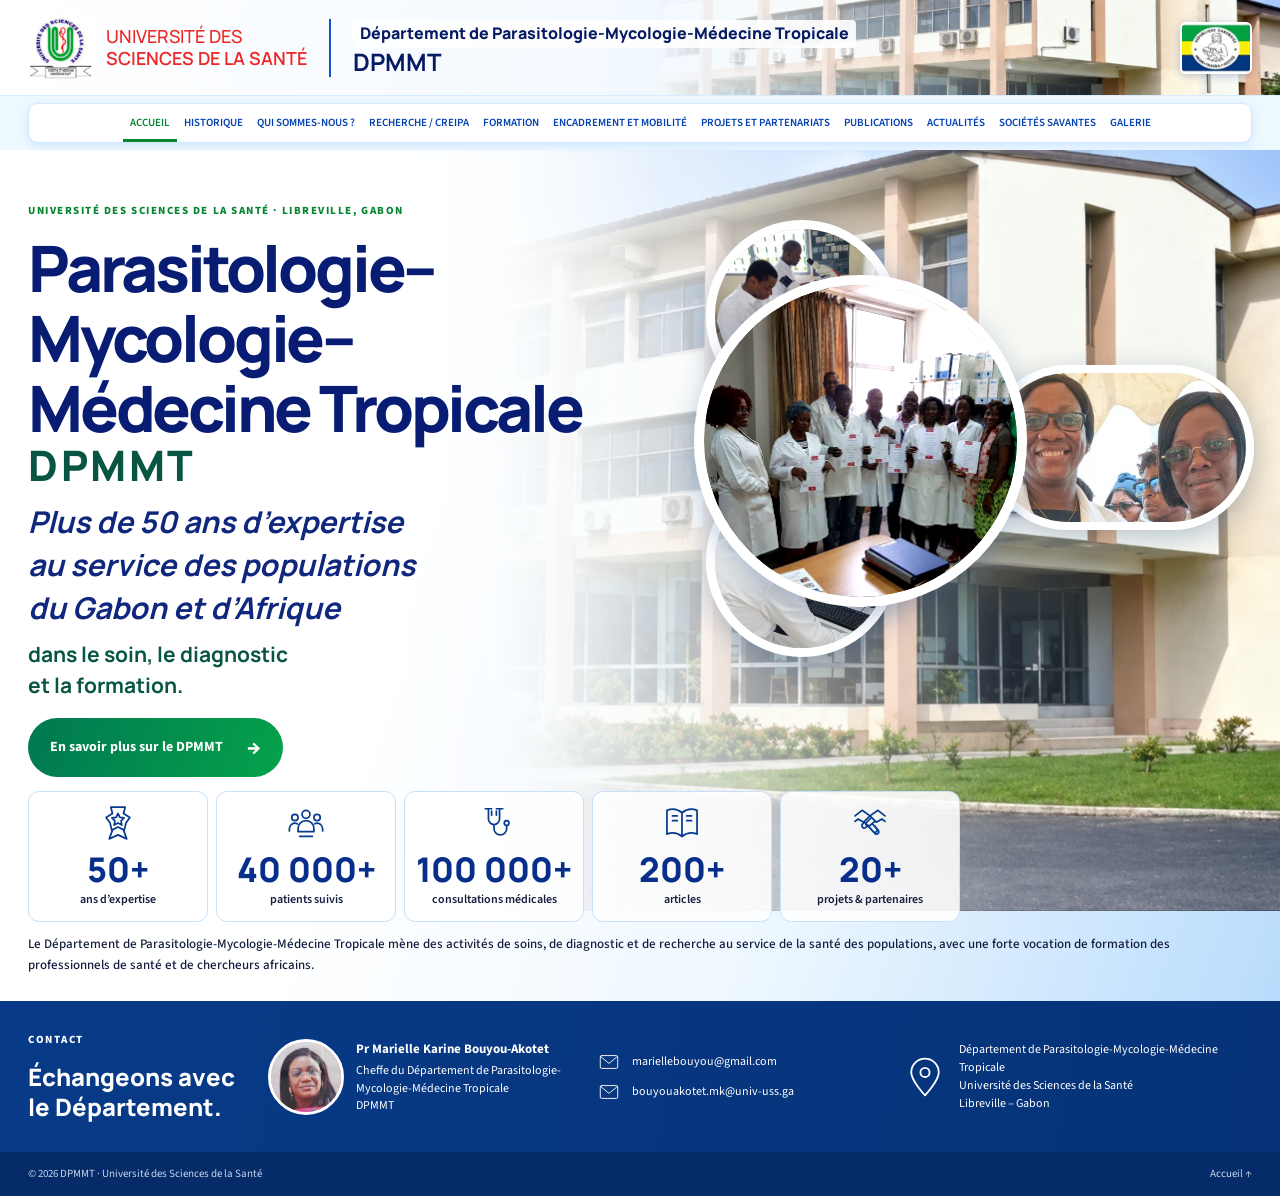
==== commit 119ab7de: "Add files via upload" ====
--- a/index.html
+++ b/index.html
@@ -28,7 +28,7 @@
     <symbol id="i-group" viewBox="0 0 48 48"><circle cx="24" cy="13" r="5"/><circle cx="10" cy="18" r="4"/><circle cx="38" cy="18" r="4"/><path d="M12 39v-4a12 12 0 0 1 24 0v4zM3 38v-4a7 7 0 0 1 8-7M45 38v-4a7 7 0 0 0-8-7"/></symbol>
     <symbol id="i-lab" viewBox="0 0 48 48"><path d="M18 5h12M21 5v15L9 39a3 3 0 0 0 3 4h24a3 3 0 0 0 3-4L27 20V5M15 32h18"/><circle cx="21" cy="35" r="1"/><circle cx="28" cy="38" r="1"/></symbol>
   </svg><a class="skip-link" href="#contenu">Aller au contenu</a><header class="site-header"><div class="masthead"><div class="container masthead-inner"><a class="university" href="index.html"><img class="crest" src="assets/logo-uss.png" alt="Logo de l’Université des Sciences de la Santé"><span>UNIVERSITÉ DES<br><b>SCIENCES DE LA SANTÉ</b></span></a><span class="mast-divider" aria-hidden="true"></span><a class="department-brand" href="index.html"><span>Département de Parasitologie-Mycologie-Médecine Tropicale</span><b>DPMMT</b></a><img class="team-gabon-mark" src="assets/logo-equipe-gabonaise.png" alt="Embleme gabonais du groupe DPMMT"><div class="mast-scene" aria-hidden="true"><img src="assets/uss-campus-hero.png" alt=""></div></div></div><div class="nav-wrap"><div class="container nav-inner"><button class="menu-toggle" aria-expanded="false" aria-controls="navigation">☰ <span>Menu</span></button><nav id="navigation" aria-label="Navigation principale"><a href="index.html" class="active" aria-current="page">Accueil</a><a href="historique.html">Historique</a><a href="qui-sommes-nous.html">Qui sommes-nous ?</a><a href="recherche-creipa.html">Recherche / CREIPA</a><a href="formations.html">Formation</a><a href="encadrement-mobilite.html">Encadrement et mobilité</a><a href="projets-partenariats.html">Projets et partenariats</a><a href="publications.html">Publications</a><a href="actualites.html">Actualités</a><a href="societes-savantes.html">Sociétés savantes</a><a href="galerie.html">Galerie</a></nav></div></div></header><main id="contenu"><section class="hero"><div class="hero-building"><img src="assets/uss-campus-hero.png" alt="Bâtiment de l’Université des Sciences de la Santé à Libreville"></div>
-      <div class="hero-photo-collage" aria-label="Photographies de lequipe et des activites de laboratoire"><img src="assets/home-lab-microscopy.jpg" alt="Chercheurs observant des echantillons au microscope"><img src="assets/home-lab-analysis.jpg" alt="Chercheur utilisant un appareil danalyse au laboratoire"><img src="assets/home-team-original.jpg" alt="Equipe de parasitologie reunie au laboratoire"><img src="assets/home-team-2025.jpg" alt="Deux membres de lequipe en blouse au laboratoire"></div><div class="container hero-content"><p class="eyebrow">Université des Sciences de la Santé · Libreville, Gabon</p><h1>Parasitologie–Mycologie–<br>Médecine Tropicale</h1><p class="hero-acronym">DPMMT</p><p class="hero-manifesto">Plus de 50 ans d’expertise<br>au service des populations<br>du Gabon et d’Afrique</p><p class="hero-support">dans le soin, le diagnostic<br>et la formation.</p><a class="button button-green" href="qui-sommes-nous.html">En savoir plus sur le DPMMT <span>→</span></a></div>
+      <div class="hero-photo-collage" aria-label="Photographies de l’équipe et des activités de laboratoire"><img src="assets/home-lab-microscopy.jpg" alt="Chercheurs observant des échantillons au microscope"><img src="assets/home-lab-analysis.jpg" alt="Chercheur utilisant un appareil d’analyse au laboratoire"><img src="assets/home-team-edited.png" alt="Équipe de parasitologie réunie au laboratoire"><img src="assets/home-team-2025.jpg" alt="Deux membres de l’équipe en blouse, visages visibles"></div><div class="container hero-content"><p class="eyebrow">Université des Sciences de la Santé · Libreville, Gabon</p><h1>Parasitologie–Mycologie–<br>Médecine Tropicale</h1><p class="hero-acronym">DPMMT</p><p class="hero-manifesto">Plus de 50 ans d’expertise<br>au service des populations<br>du Gabon et d’Afrique</p><p class="hero-support">dans le soin, le diagnostic<br>et la formation.</p><a class="button button-green" href="qui-sommes-nous.html">En savoir plus sur le DPMMT <span>→</span></a></div>
       <div class="container stats"><div><svg class="stats-icon" viewBox="0 0 48 48" aria-hidden="true"><path d="M15 4h18l-2 8 8 5-5 7-2 9-8-4-8 4-2-9-5-7 8-5z"/><path d="m24 12 2.4 4.8 5.3.8-3.8 3.7.9 5.3-4.8-2.5-4.8 2.5.9-5.3-3.8-3.7 5.3-.8zM17 33l-4 11 11-5M31 33l4 11-11-5"/></svg><b>50+</b><span>ans d’expertise</span></div><div><svg class="stats-icon" viewBox="0 0 48 48" aria-hidden="true"><circle cx="24" cy="13" r="5"/><circle cx="10" cy="17" r="4"/><circle cx="38" cy="17" r="4"/><path d="M14 35v-4a10 10 0 0 1 20 0v4zM3 34v-3a7 7 0 0 1 10-6M45 34v-3a7 7 0 0 0-10-6M16 41h16"/></svg><b>40 000+</b><span>patients suivis</span></div><div><svg class="stats-icon" viewBox="0 0 48 48" aria-hidden="true"><path d="M17 6v13a7 7 0 0 0 14 0V6M13 6h8M27 6h8M24 26v5a8 8 0 0 0 16 0v-3"/><circle cx="40" cy="24" r="3"/><path d="M21 9v5M27 9v5"/></svg><b>100 000+</b><span>consultations médicales</span></div><div><svg class="stats-icon" viewBox="0 0 48 48" aria-hidden="true"><path d="M5 8c8-3 14-1 19 3v30c-5-4-11-6-19-3zM43 8c-8-3-14-1-19 3v30c5-4 11-6 19-3zM12 15h6M12 21h6M30 15h6M30 21h6"/></svg><b>200+</b><span>articles</span></div><div><svg class="stats-icon" viewBox="0 0 48 48" aria-hidden="true"><path d="m5 15 9-7 10 7-8 8-7-4-4 3M43 15l-9-7-10 7 8 8 7-4 4 3M17 23l11 12a3 3 0 0 0 5-3l-5-6M22 28l8 9a3 3 0 0 0 5-3l-5-6M17 23l-3 3a3 3 0 0 0 4 4l4-3M25 18l-6 6a3 3 0 0 0 4 4l7-6"/></svg><b>20+</b><span>projets &amp; partenaires</span></div></div>
       <p class="container hero-caption">Le Département de Parasitologie-Mycologie-Médecine Tropicale mène des activités de soins, de diagnostic et de recherche au service de la santé des populations, avec une forte vocation de formation des professionnels de santé et de chercheurs africains.</p>
-    </section></main><section class="contact" id="contact"><div class="container contact-inner"><div class="contact-lead"><p class="eyebrow">Contact</p><h2>Échangeons avec le Département.</h2></div><div class="contact-person"><img class="portrait" src="assets/prof-marielle-bouyou-akotet.png" alt="Professeure Marielle Karine Bouyou-Akotet"><p><b>Pr Marielle Karine Bouyou-Akotet</b><span>Cheffe du Département de Parasitologie-Mycologie-Médecine Tropicale<br>DPMMT</span></p></div><div class="contact-details"><a href="mailto:mariellebouyou@gmail.com"><svg class="ui-icon contact-icon" viewBox="0 0 48 48" aria-hidden="true"><use href="#i-mail"></use></svg><span>mariellebouyou@gmail.com</span></a><a href="mailto:bouyouakotet.mk@univ-uss.ga"><svg class="ui-icon contact-icon" viewBox="0 0 48 48" aria-hidden="true"><use href="#i-mail"></use></svg><span>bouyouakotet.mk@univ-uss.ga</span></a></div><div class="contact-location"><b aria-hidden="true"><svg class="ui-icon" viewBox="0 0 48 48"><use href="#i-pin"></use></svg></b><p>Département de Parasitologie-Mycologie-Médecine Tropicale<br>Université des Sciences de la Santé<br>Libreville – Gabon</p></div></div></section><footer><div class="container footer-inner"><span>© <span id="year">2026</span> DPMMT · Université des Sciences de la Santé</span><a href="index.html">Accueil ↑</a></div></footer><script src="script.js"></script></body></html>+    </section></main><section class="contact" id="contact"><div class="container contact-inner"><div class="contact-lead"><p class="eyebrow">Contact</p><h2>Échangeons avec le Département.</h2></div><div class="contact-person"><img class="portrait" src="assets/prof-marielle-bouyou-akotet.png" alt="Professeure Marielle Karine Bouyou-Akotet"><p><b>Pr Marielle Karine Bouyou-Akotet</b><span>Cheffe du Département de Parasitologie-Mycologie-Médecine Tropicale<br>DPMMT</span></p></div><div class="contact-details"><a href="mailto:mariellebouyou@gmail.com"><svg class="ui-icon contact-icon" viewBox="0 0 48 48" aria-hidden="true"><use href="#i-mail"></use></svg><span>mariellebouyou@gmail.com</span></a><a href="mailto:bouyouakotet.mk@univ-uss.ga"><svg class="ui-icon contact-icon" viewBox="0 0 48 48" aria-hidden="true"><use href="#i-mail"></use></svg><span>bouyouakotet.mk@univ-uss.ga</span></a></div><div class="contact-location"><b aria-hidden="true"><svg class="ui-icon" viewBox="0 0 48 48"><use href="#i-pin"></use></svg></b><p>Département de Parasitologie-Mycologie-Médecine Tropicale<br>Université des Sciences de la Santé<br>Libreville – Gabon</p></div></div></section><footer><div class="container footer-inner"><span>© <span id="year">2026</span> DPMMT · Université des Sciences de la Santé</span><a href="index.html">Accueil ↑</a></div></footer><script src="script.js"></script></body></html>
--- a/styles.css
+++ b/styles.css
@@ -124,4 +124,27 @@
 .hero-photo-collage img:nth-child(3){top:42%;right:25%;object-position:center 46%;filter:brightness(1.2) contrast(1.08) saturate(1.04)}
 .hero-photo-collage img:nth-child(4){top:44%;right:0;object-position:center 35%}
 @media(max-width:900px){.hero-content{max-width:56%}.hero-photo-collage{right:10px;width:43%;top:95px}.hero-photo-collage img{width:clamp(125px,20vw,190px);height:clamp(125px,20vw,190px);border-width:6px}.hero-photo-collage img:nth-child(1){right:25%}.hero-photo-collage img:nth-child(3){right:25%}}
-@media(max-width:700px){.team-gabon-mark{width:42px;height:34px;margin-left:auto}.masthead-inner{padding-right:4px}.hero-content{max-width:none;margin:0 auto}.hero-photo-collage{position:relative;top:auto;right:auto;width:100%;height:310px;margin:12px auto 0}.hero-photo-collage img{width:clamp(125px,40vw,175px);height:clamp(125px,40vw,175px);border-width:5px}.hero-photo-collage img:nth-child(1){top:0;right:42%}.hero-photo-collage img:nth-child(2){top:8%;right:4%}.hero-photo-collage img:nth-child(3){top:42%;right:40%}.hero-photo-collage img:nth-child(4){top:44%;right:3%}.hero{padding-bottom:24px}.stats{margin-top:16px}}+@media(max-width:700px){.team-gabon-mark{width:42px;height:34px;margin-left:auto}.masthead-inner{padding-right:4px}.hero-content{max-width:none;margin:0 auto}.hero-photo-collage{position:relative;top:auto;right:auto;width:100%;height:310px;margin:12px auto 0}.hero-photo-collage img{width:clamp(125px,40vw,175px);height:clamp(125px,40vw,175px);border-width:5px}.hero-photo-collage img:nth-child(1){top:0;right:42%}.hero-photo-collage img:nth-child(2){top:8%;right:4%}.hero-photo-collage img:nth-child(3){top:42%;right:40%}.hero-photo-collage img:nth-child(4){top:44%;right:3%}.hero{padding-bottom:24px}.stats{margin-top:16px}}
+/* Accueil : l'équipe au premier plan, portraits cadrés, laboratoire en arrière-plan. */
+.hero-photo-collage{height:470px}
+.hero-photo-collage img:nth-child(1){z-index:1;top:4px;right:54%;width:clamp(145px,15vw,205px);height:clamp(145px,15vw,205px)}
+.hero-photo-collage img:nth-child(2){z-index:1;top:230px;right:52%;width:clamp(145px,15vw,205px);height:clamp(145px,15vw,205px)}
+.hero-photo-collage img:nth-child(3){z-index:3;top:55px;right:23%;width:clamp(260px,26vw,355px);height:clamp(260px,26vw,355px);object-position:center 46%;filter:brightness(1.28) contrast(1.1) saturate(1.06);border-width:10px}
+.hero-photo-collage img:nth-child(4){z-index:4;top:245px;right:0;width:clamp(190px,19vw,255px);height:clamp(190px,19vw,255px);object-position:center 20%;border-width:8px}
+@media(max-width:900px){.hero-photo-collage{height:410px}.hero-photo-collage img:nth-child(1){top:0;right:52%;width:clamp(120px,16vw,165px);height:clamp(120px,16vw,165px)}.hero-photo-collage img:nth-child(2){top:220px;right:50%;width:clamp(120px,16vw,165px);height:clamp(120px,16vw,165px)}.hero-photo-collage img:nth-child(3){top:70px;right:20%;width:clamp(205px,27vw,270px);height:clamp(205px,27vw,270px)}.hero-photo-collage img:nth-child(4){top:235px;right:0;width:clamp(155px,20vw,205px);height:clamp(155px,20vw,205px)}}
+@media(max-width:700px){.hero-photo-collage{height:350px}.hero-photo-collage img:nth-child(1){top:0;right:51%;width:clamp(110px,32vw,145px);height:clamp(110px,32vw,145px)}.hero-photo-collage img:nth-child(2){top:206px;right:52%;width:clamp(110px,32vw,145px);height:clamp(110px,32vw,145px)}.hero-photo-collage img:nth-child(3){top:42px;right:28%;width:clamp(190px,52vw,235px);height:clamp(190px,52vw,235px);border-width:7px}.hero-photo-collage img:nth-child(4){top:202px;right:0;width:clamp(145px,40vw,180px);height:clamp(145px,40vw,180px);border-width:6px}}
+/* Le portrait rapproché reste derrière la photo principale, avec les deux visages visibles. */
+.hero-photo-collage img:nth-child(3){top:165px;right:23%;z-index:3}
+.hero-photo-collage img:nth-child(4){top:0;right:0;z-index:2;width:clamp(250px,25vw,320px);height:clamp(145px,14vw,185px);object-fit:cover;object-position:center 18%;border-radius:999px}
+@media(max-width:900px){.hero-photo-collage img:nth-child(3){top:145px;right:20%}.hero-photo-collage img:nth-child(4){top:0;right:0;width:clamp(205px,27vw,255px);height:clamp(120px,16vw,150px)}}
+@media(max-width:700px){.hero-photo-collage{height:375px}.hero-photo-collage img:nth-child(3){top:125px;right:25%}.hero-photo-collage img:nth-child(4){top:0;right:2%;width:clamp(190px,54vw,235px);height:clamp(112px,32vw,140px);border-width:6px}}
+
+/* Montage d’accueil demandé : deux vues du laboratoire à gauche, équipe au centre,
+   portrait des deux membres en arrière-plan à droite. */
+.hero-photo-collage{height:470px}
+.hero-photo-collage img:nth-child(1){z-index:1;top:0;right:58%;width:clamp(145px,15vw,205px);height:clamp(145px,15vw,205px);object-position:center}
+.hero-photo-collage img:nth-child(2){z-index:1;top:245px;right:58%;width:clamp(145px,15vw,205px);height:clamp(145px,15vw,205px);object-position:center}
+.hero-photo-collage img:nth-child(3){z-index:3;top:55px;right:37%;width:clamp(260px,26vw,340px);height:clamp(260px,26vw,340px);object-position:center 46%;filter:brightness(1.18) contrast(1.08) saturate(1.04);border-width:10px}
+.hero-photo-collage img:nth-child(4){z-index:2;top:145px;right:0;width:clamp(220px,21vw,270px);height:clamp(132px,13vw,165px);object-fit:cover;object-position:center 18%;border-radius:999px;border-width:8px}
+@media(max-width:900px){.hero-photo-collage{height:425px}.hero-photo-collage img:nth-child(1){top:0;right:57%;width:clamp(120px,16vw,165px);height:clamp(120px,16vw,165px)}.hero-photo-collage img:nth-child(2){top:235px;right:57%;width:clamp(120px,16vw,165px);height:clamp(120px,16vw,165px)}.hero-photo-collage img:nth-child(3){top:65px;right:25%;width:clamp(210px,28vw,270px);height:clamp(210px,28vw,270px)}.hero-photo-collage img:nth-child(4){top:135px;right:0;width:clamp(180px,22vw,225px);height:clamp(110px,13vw,140px);border-width:6px}}
+@media(max-width:700px){.hero-photo-collage{height:410px}.hero-photo-collage img:nth-child(1){top:0;right:58%;width:clamp(112px,31vw,145px);height:clamp(112px,31vw,145px)}.hero-photo-collage img:nth-child(2){top:245px;right:58%;width:clamp(112px,31vw,145px);height:clamp(112px,31vw,145px)}.hero-photo-collage img:nth-child(3){top:92px;right:22%;width:clamp(205px,56vw,245px);height:clamp(205px,56vw,245px);border-width:7px}.hero-photo-collage img:nth-child(4){top:12px;right:0;width:clamp(175px,48vw,220px);height:clamp(105px,29vw,132px);border-width:6px}}
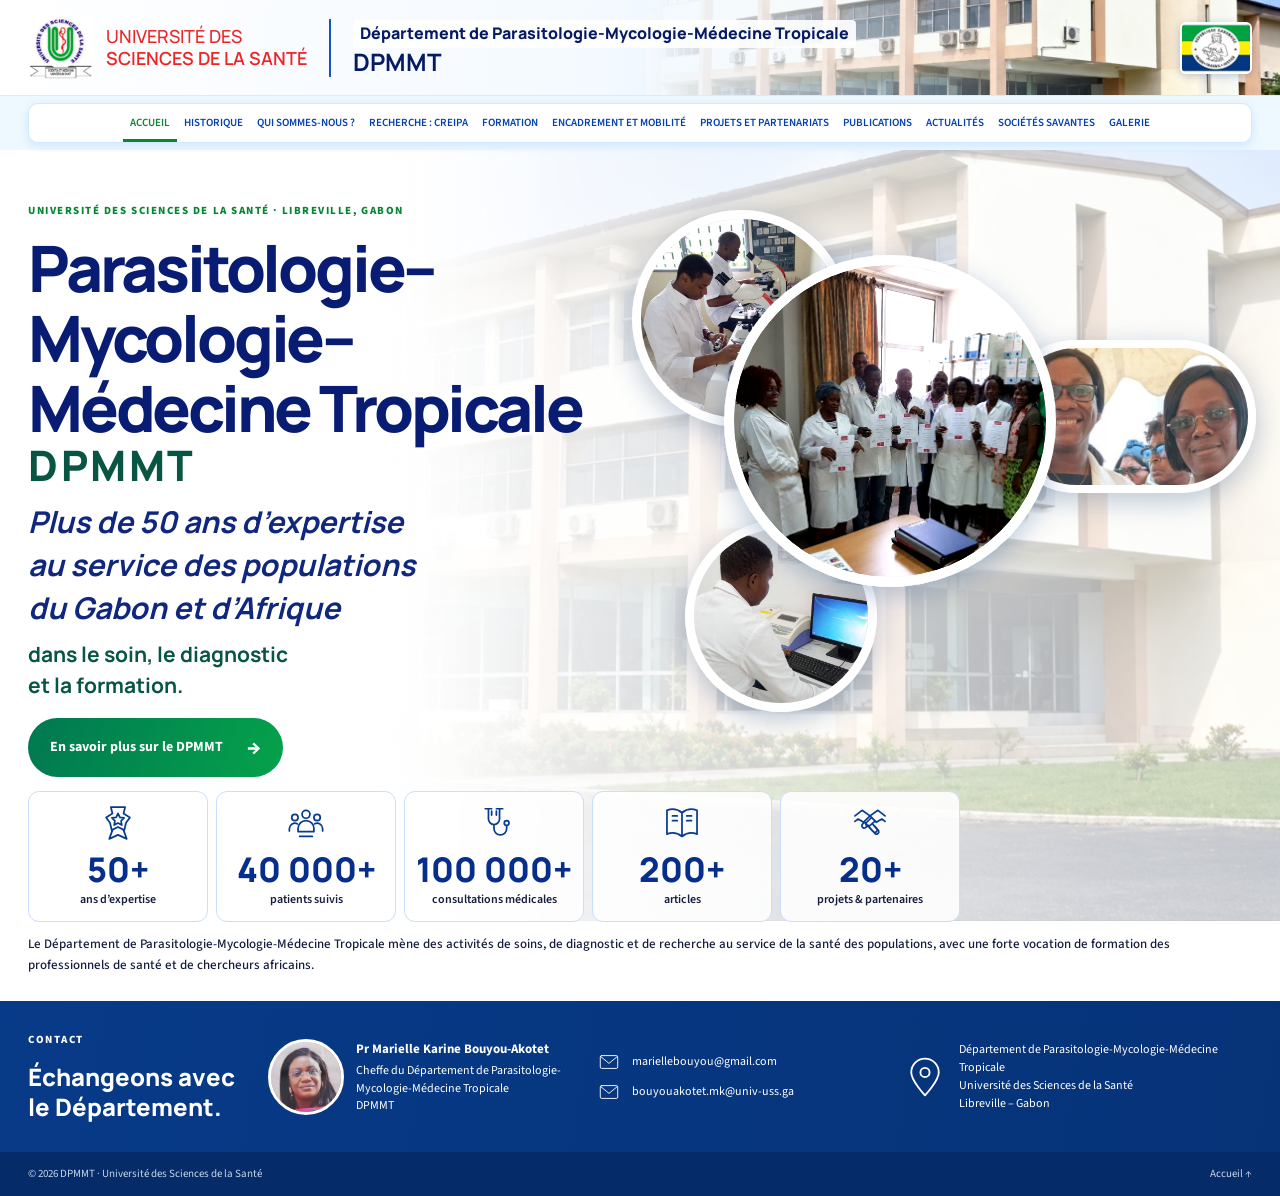
==== commit fa0e286c: "Add files via upload" ====
--- a/index.html
+++ b/index.html
@@ -27,7 +27,7 @@
     <symbol id="i-board" viewBox="0 0 48 48"><rect x="5" y="7" width="38" height="27" rx="2"/><path d="M24 34v8M16 42h16M11 14h13v10H11zM29 14h8M29 20h8M29 26h5"/></symbol>
     <symbol id="i-group" viewBox="0 0 48 48"><circle cx="24" cy="13" r="5"/><circle cx="10" cy="18" r="4"/><circle cx="38" cy="18" r="4"/><path d="M12 39v-4a12 12 0 0 1 24 0v4zM3 38v-4a7 7 0 0 1 8-7M45 38v-4a7 7 0 0 0-8-7"/></symbol>
     <symbol id="i-lab" viewBox="0 0 48 48"><path d="M18 5h12M21 5v15L9 39a3 3 0 0 0 3 4h24a3 3 0 0 0 3-4L27 20V5M15 32h18"/><circle cx="21" cy="35" r="1"/><circle cx="28" cy="38" r="1"/></symbol>
-  </svg><a class="skip-link" href="#contenu">Aller au contenu</a><header class="site-header"><div class="masthead"><div class="container masthead-inner"><a class="university" href="index.html"><img class="crest" src="assets/logo-uss.png" alt="Logo de l’Université des Sciences de la Santé"><span>UNIVERSITÉ DES<br><b>SCIENCES DE LA SANTÉ</b></span></a><span class="mast-divider" aria-hidden="true"></span><a class="department-brand" href="index.html"><span>Département de Parasitologie-Mycologie-Médecine Tropicale</span><b>DPMMT</b></a><img class="team-gabon-mark" src="assets/logo-equipe-gabonaise.png" alt="Embleme gabonais du groupe DPMMT"><div class="mast-scene" aria-hidden="true"><img src="assets/uss-campus-hero.png" alt=""></div></div></div><div class="nav-wrap"><div class="container nav-inner"><button class="menu-toggle" aria-expanded="false" aria-controls="navigation">☰ <span>Menu</span></button><nav id="navigation" aria-label="Navigation principale"><a href="index.html" class="active" aria-current="page">Accueil</a><a href="historique.html">Historique</a><a href="qui-sommes-nous.html">Qui sommes-nous ?</a><a href="recherche-creipa.html">Recherche / CREIPA</a><a href="formations.html">Formation</a><a href="encadrement-mobilite.html">Encadrement et mobilité</a><a href="projets-partenariats.html">Projets et partenariats</a><a href="publications.html">Publications</a><a href="actualites.html">Actualités</a><a href="societes-savantes.html">Sociétés savantes</a><a href="galerie.html">Galerie</a></nav></div></div></header><main id="contenu"><section class="hero"><div class="hero-building"><img src="assets/uss-campus-hero.png" alt="Bâtiment de l’Université des Sciences de la Santé à Libreville"></div>
+  </svg><a class="skip-link" href="#contenu">Aller au contenu</a><header class="site-header"><div class="masthead"><div class="container masthead-inner"><a class="university" href="index.html"><img class="crest" src="assets/logo-uss.png" alt="Logo de l’Université des Sciences de la Santé"><span>UNIVERSITÉ DES<br><b>SCIENCES DE LA SANTÉ</b></span></a><span class="mast-divider" aria-hidden="true"></span><a class="department-brand" href="index.html"><span>Département de Parasitologie-Mycologie-Médecine Tropicale</span><b>DPMMT</b></a><img class="team-gabon-mark" src="assets/logo-equipe-gabonaise.png" alt="Embleme gabonais du groupe DPMMT"><div class="mast-scene" aria-hidden="true"><img src="assets/uss-campus-hero.png" alt=""></div></div></div><div class="nav-wrap"><div class="container nav-inner"><button class="menu-toggle" aria-expanded="false" aria-controls="navigation">☰ <span>Menu</span></button><nav id="navigation" aria-label="Navigation principale"><a href="index.html" class="active" aria-current="page">Accueil</a><a href="historique.html">Historique</a><a href="qui-sommes-nous.html">Qui sommes-nous ?</a><a href="recherche-creipa.html">Recherche : CREIPA</a><a href="formations.html">Formation</a><a href="encadrement-mobilite.html">Encadrement et mobilité</a><a href="projets-partenariats.html">Projets et partenariats</a><a href="publications.html">Publications</a><a href="actualites.html">Actualités</a><a href="societes-savantes.html">Sociétés savantes</a><a href="galerie.html">Galerie</a></nav></div></div></header><main id="contenu"><section class="hero"><div class="hero-building"><img src="assets/uss-campus-hero.png" alt="Bâtiment de l’Université des Sciences de la Santé à Libreville"></div>
       <div class="hero-photo-collage" aria-label="Photographies de l’équipe et des activités de laboratoire"><img src="assets/home-lab-microscopy.jpg" alt="Chercheurs observant des échantillons au microscope"><img src="assets/home-lab-analysis.jpg" alt="Chercheur utilisant un appareil d’analyse au laboratoire"><img src="assets/home-team-edited.png" alt="Équipe de parasitologie réunie au laboratoire"><img src="assets/home-team-2025.jpg" alt="Deux membres de l’équipe en blouse, visages visibles"></div><div class="container hero-content"><p class="eyebrow">Université des Sciences de la Santé · Libreville, Gabon</p><h1>Parasitologie–Mycologie–<br>Médecine Tropicale</h1><p class="hero-acronym">DPMMT</p><p class="hero-manifesto">Plus de 50 ans d’expertise<br>au service des populations<br>du Gabon et d’Afrique</p><p class="hero-support">dans le soin, le diagnostic<br>et la formation.</p><a class="button button-green" href="qui-sommes-nous.html">En savoir plus sur le DPMMT <span>→</span></a></div>
       <div class="container stats"><div><svg class="stats-icon" viewBox="0 0 48 48" aria-hidden="true"><path d="M15 4h18l-2 8 8 5-5 7-2 9-8-4-8 4-2-9-5-7 8-5z"/><path d="m24 12 2.4 4.8 5.3.8-3.8 3.7.9 5.3-4.8-2.5-4.8 2.5.9-5.3-3.8-3.7 5.3-.8zM17 33l-4 11 11-5M31 33l4 11-11-5"/></svg><b>50+</b><span>ans d’expertise</span></div><div><svg class="stats-icon" viewBox="0 0 48 48" aria-hidden="true"><circle cx="24" cy="13" r="5"/><circle cx="10" cy="17" r="4"/><circle cx="38" cy="17" r="4"/><path d="M14 35v-4a10 10 0 0 1 20 0v4zM3 34v-3a7 7 0 0 1 10-6M45 34v-3a7 7 0 0 0-10-6M16 41h16"/></svg><b>40 000+</b><span>patients suivis</span></div><div><svg class="stats-icon" viewBox="0 0 48 48" aria-hidden="true"><path d="M17 6v13a7 7 0 0 0 14 0V6M13 6h8M27 6h8M24 26v5a8 8 0 0 0 16 0v-3"/><circle cx="40" cy="24" r="3"/><path d="M21 9v5M27 9v5"/></svg><b>100 000+</b><span>consultations médicales</span></div><div><svg class="stats-icon" viewBox="0 0 48 48" aria-hidden="true"><path d="M5 8c8-3 14-1 19 3v30c-5-4-11-6-19-3zM43 8c-8-3-14-1-19 3v30c5-4 11-6 19-3zM12 15h6M12 21h6M30 15h6M30 21h6"/></svg><b>200+</b><span>articles</span></div><div><svg class="stats-icon" viewBox="0 0 48 48" aria-hidden="true"><path d="m5 15 9-7 10 7-8 8-7-4-4 3M43 15l-9-7-10 7 8 8 7-4 4 3M17 23l11 12a3 3 0 0 0 5-3l-5-6M22 28l8 9a3 3 0 0 0 5-3l-5-6M17 23l-3 3a3 3 0 0 0 4 4l4-3M25 18l-6 6a3 3 0 0 0 4 4l7-6"/></svg><b>20+</b><span>projets &amp; partenaires</span></div></div>
       <p class="container hero-caption">Le Département de Parasitologie-Mycologie-Médecine Tropicale mène des activités de soins, de diagnostic et de recherche au service de la santé des populations, avec une forte vocation de formation des professionnels de santé et de chercheurs africains.</p>
--- a/styles.css
+++ b/styles.css
@@ -35,12 +35,21 @@
 .member-social-links a{display:inline-flex;align-items:center;justify-content:center;min-width:25px;min-height:25px;border-radius:6px}
 .member-social-links a:hover,.member-social-links a:focus-visible{outline:2px solid #078532;outline-offset:2px}
 .member-social-links img{display:block;width:auto;height:23px;max-width:60px;border:0;border-radius:0;background:transparent;object-fit:contain;box-shadow:none}
-.team-support-grid{display:grid;grid-template-columns:1fr 1fr;gap:16px;margin-top:28px}
+.team-support-grid{display:grid;grid-template-columns:repeat(2,minmax(0,1fr));gap:16px;margin-top:28px}
 .team-support-grid .team-group{margin:0;padding:18px;border:1px solid #bfe3f4;border-radius:13px;background:#fff}
 .team-support-grid .team-group>h3{font-size:19px}
-.team-directory{display:grid;grid-template-columns:repeat(2,minmax(0,1fr));gap:9px 18px;margin:0;padding:0;list-style:none}
-.team-directory li{position:relative;padding-left:18px;color:#20365e;font-size:13px;line-height:1.4}
+.team-duty{margin-top:16px}
+.team-duty h4{margin:0 0 9px;color:#08764a;font-size:14px;font-weight:750}
+.partner-people{display:grid;gap:10px;margin:14px 0;padding:0;list-style:none}
+.partner-people li{display:grid;gap:3px;padding:10px 12px;border:1px solid #d7e9f8;border-radius:10px;background:#fff}
+.partner-people li strong{color:#073a98}
+.partner-people li span{color:#52627b;font-size:13px;line-height:1.45}
+.team-role-label{margin:12px 0 8px;color:#52617a;font-size:13px;font-weight:700}
+.team-directory{display:grid;grid-template-columns:1fr;gap:10px;margin:0;padding:0;list-style:none}
+.team-directory li{position:relative;display:flex;flex-direction:column;gap:2px;padding-left:18px;color:#20365e;font-size:13px;line-height:1.4}
 .team-directory li:before{position:absolute;left:0;top:0;color:#078532;content:'✓';font-weight:800}
+.team-directory li strong{font-weight:750}
+.team-directory li span{color:#52617a;font-size:12px}
 /* Page navigation and CREIPA governance */
 .nav-inner nav{flex-wrap:wrap;justify-content:center}
 @media(min-width:701px) and (max-width:1100px){.nav-inner nav{gap:2px}.nav-inner nav a{font-size:10px;padding:8px 5px}}
@@ -50,7 +59,7 @@
 .team-doctors{color:#52617a}
 @media(max-width:700px){.nav-inner nav{flex-wrap:nowrap}}
 @media(max-width:1050px){.member-grid{grid-template-columns:repeat(3,minmax(0,1fr))}.professor-grid{grid-template-columns:repeat(3,minmax(0,1fr))}}
-@media(max-width:700px){.team-group{margin-top:22px}.member-grid,.professor-grid,.assistant-grid,.former-grid{grid-template-columns:repeat(2,minmax(0,1fr));gap:9px}.member-card{gap:9px;padding:10px;min-height:94px}.member-card img,.member-avatar{width:44px;height:44px}.member-card h4{font-size:12px}.member-card p{font-size:10px}.team-support-grid{grid-template-columns:1fr;gap:12px}.team-directory{grid-template-columns:1fr 1fr;gap:9px 12px}.team-directory li{font-size:12px}}
+@media(max-width:700px){.team-group{margin-top:22px}.member-grid,.professor-grid,.assistant-grid,.former-grid{grid-template-columns:repeat(2,minmax(0,1fr));gap:9px}.member-card{gap:9px;padding:10px;min-height:94px}.member-card img,.member-avatar{width:44px;height:44px}.member-card h4{font-size:12px}.member-card p{font-size:10px}.team-support-grid{grid-template-columns:1fr;gap:12px}.team-directory{grid-template-columns:1fr;gap:9px 12px}.team-directory li{font-size:12px}}
 @media(max-width:460px){.member-grid,.professor-grid,.assistant-grid,.former-grid{grid-template-columns:1fr}.member-card{min-height:76px}.team-directory{grid-template-columns:1fr}}
 
 
@@ -148,3 +157,25 @@
 .hero-photo-collage img:nth-child(4){z-index:2;top:145px;right:0;width:clamp(220px,21vw,270px);height:clamp(132px,13vw,165px);object-fit:cover;object-position:center 18%;border-radius:999px;border-width:8px}
 @media(max-width:900px){.hero-photo-collage{height:425px}.hero-photo-collage img:nth-child(1){top:0;right:57%;width:clamp(120px,16vw,165px);height:clamp(120px,16vw,165px)}.hero-photo-collage img:nth-child(2){top:235px;right:57%;width:clamp(120px,16vw,165px);height:clamp(120px,16vw,165px)}.hero-photo-collage img:nth-child(3){top:65px;right:25%;width:clamp(210px,28vw,270px);height:clamp(210px,28vw,270px)}.hero-photo-collage img:nth-child(4){top:135px;right:0;width:clamp(180px,22vw,225px);height:clamp(110px,13vw,140px);border-width:6px}}
 @media(max-width:700px){.hero-photo-collage{height:410px}.hero-photo-collage img:nth-child(1){top:0;right:58%;width:clamp(112px,31vw,145px);height:clamp(112px,31vw,145px)}.hero-photo-collage img:nth-child(2){top:245px;right:58%;width:clamp(112px,31vw,145px);height:clamp(112px,31vw,145px)}.hero-photo-collage img:nth-child(3){top:92px;right:22%;width:clamp(205px,56vw,245px);height:clamp(205px,56vw,245px);border-width:7px}.hero-photo-collage img:nth-child(4){top:12px;right:0;width:clamp(175px,48vw,220px);height:clamp(105px,29vw,132px);border-width:6px}}
+
+/* Accueil : reproduction du montage fourni, sur fond blanc, avec la photo centrale retouchée. */
+.hero{background:#fff}
+.hero-building{display:block;z-index:0;inset:0 0 80px 28%;opacity:.32;mask-image:linear-gradient(90deg,transparent 0%,#000 20%,#000 100%)}
+.hero-building:after{background:linear-gradient(90deg,#fff 0%,#ffffffd9 12%,#ffffff70 44%,#ffffff10 82%,transparent 100%)}
+.hero-photo-collage{top:60px;right:max(24px,calc((100% - 1380px)/2));width:min(52%,720px);height:520px}
+.hero-photo-collage img:nth-child(1){z-index:1;top:0;right:61%;width:clamp(180px,17vw,235px);height:clamp(180px,17vw,235px);object-position:center}
+.hero-photo-collage img:nth-child(2){z-index:1;top:310px;right:57%;width:clamp(170px,15vw,210px);height:clamp(170px,15vw,210px);object-position:center}
+.hero-photo-collage img:nth-child(3){z-index:3;top:45px;right:30%;width:clamp(300px,26vw,360px);height:clamp(300px,26vw,360px);object-position:center 46%;filter:brightness(1.18) contrast(1.08) saturate(1.04);border-width:10px}
+.hero-photo-collage img:nth-child(4){z-index:2;top:130px;right:0;width:clamp(230px,20vw,275px);height:clamp(138px,12vw,165px);object-fit:cover;object-position:center 18%;border-radius:999px;border-width:8px}
+@media(max-width:900px){.hero-photo-collage{top:90px;width:48%;height:470px}.hero-photo-collage img:nth-child(1){top:0;right:59%;width:clamp(145px,17vw,190px);height:clamp(145px,17vw,190px)}.hero-photo-collage img:nth-child(2){top:285px;right:55%;width:clamp(135px,16vw,180px);height:clamp(135px,16vw,180px)}.hero-photo-collage img:nth-child(3){top:55px;right:28%;width:clamp(240px,29vw,300px);height:clamp(240px,29vw,300px)}.hero-photo-collage img:nth-child(4){top:130px;right:0;width:clamp(190px,23vw,235px);height:clamp(115px,14vw,145px);border-width:6px}}
+@media(max-width:700px){.hero-photo-collage{top:auto;right:auto;width:100%;height:410px;margin:12px auto 0}.hero-photo-collage img:nth-child(1){top:0;right:61%;width:clamp(112px,31vw,145px);height:clamp(112px,31vw,145px)}.hero-photo-collage img:nth-child(2){top:245px;right:59%;width:clamp(112px,31vw,145px);height:clamp(112px,31vw,145px)}.hero-photo-collage img:nth-child(3){z-index:3;top:92px;right:21%;width:clamp(205px,56vw,245px);height:clamp(205px,56vw,245px);border-width:7px}.hero-photo-collage img:nth-child(4){z-index:4;top:12px;right:0;width:clamp(175px,48vw,220px);height:clamp(105px,29vw,132px);border-width:6px}}
+
+/* Liste des articles scientifiques */
+.publication-list-section{padding-top:28px;background:#f4f9ff}
+.publication-list-section h2{margin:0;color:#092a86;font:800 clamp(24px,3vw,32px)/1.2 Manrope,sans-serif}
+.publication-list{display:grid;grid-template-columns:repeat(2,minmax(0,1fr));gap:12px;margin:22px 0 0;padding:0;list-style:none;counter-reset:article}
+.publication-list li{position:relative;min-width:0;padding:16px 18px 16px 54px;border:1px solid #cfe2f5;border-radius:12px;background:#fff;color:#253653;line-height:1.5;counter-increment:article}
+.publication-list li::before{position:absolute;top:15px;left:14px;display:grid;width:28px;height:28px;place-items:center;border-radius:50%;background:#e5f3ee;color:#08734a;font-size:12px;font-weight:800;content:counter(article)}
+.publication-list li strong{color:#103b83}
+@media(max-width:700px){.publication-list{grid-template-columns:1fr}.publication-list li{padding:14px 14px 14px 50px}}
+.partner-logos-section{margin-top:20px;padding-top:14px;border-top:1px solid #d7e9f8}.partner-logos-section h4{margin:0 0 12px;color:#073a98}.partner-logo-grid{display:grid;grid-template-columns:repeat(3,minmax(0,1fr));gap:12px}.partner-logo-grid figure{display:flex;min-height:100px;margin:0;padding:12px;align-items:center;justify-content:center;flex-direction:column;gap:7px;border:1px solid #d7e9f8;border-radius:10px;background:#fff}.partner-logo-grid img{max-width:100%;height:56px;object-fit:contain}.partner-logo-grid figcaption{color:#52627b;font-size:12px;text-align:center}.mobility-details{display:grid;gap:26px;margin-top:32px}.mobility-details section{padding:22px;border:1px solid #cfe5f8;border-radius:14px;background:#fff}.mobility-details h3{margin:0 0 14px;color:#073a98;font:700 22px Manrope,sans-serif}.table-scroll{overflow-x:auto}.mobility-details table{width:100%;border-collapse:collapse;font-size:14px}.mobility-details th,.mobility-details td{padding:10px 12px;border-bottom:1px solid #d7e9f8;text-align:left;vertical-align:top}.mobility-details th{background:#edf6fc;color:#073a98}.mobility-details tr:last-child td{border-bottom:0}.mobility-note{margin:0;color:#58657d;font-size:13px}@media(max-width:700px){.partner-logo-grid{grid-template-columns:repeat(2,minmax(0,1fr))}.mobility-details section{padding:15px}.mobility-details table{min-width:680px}}
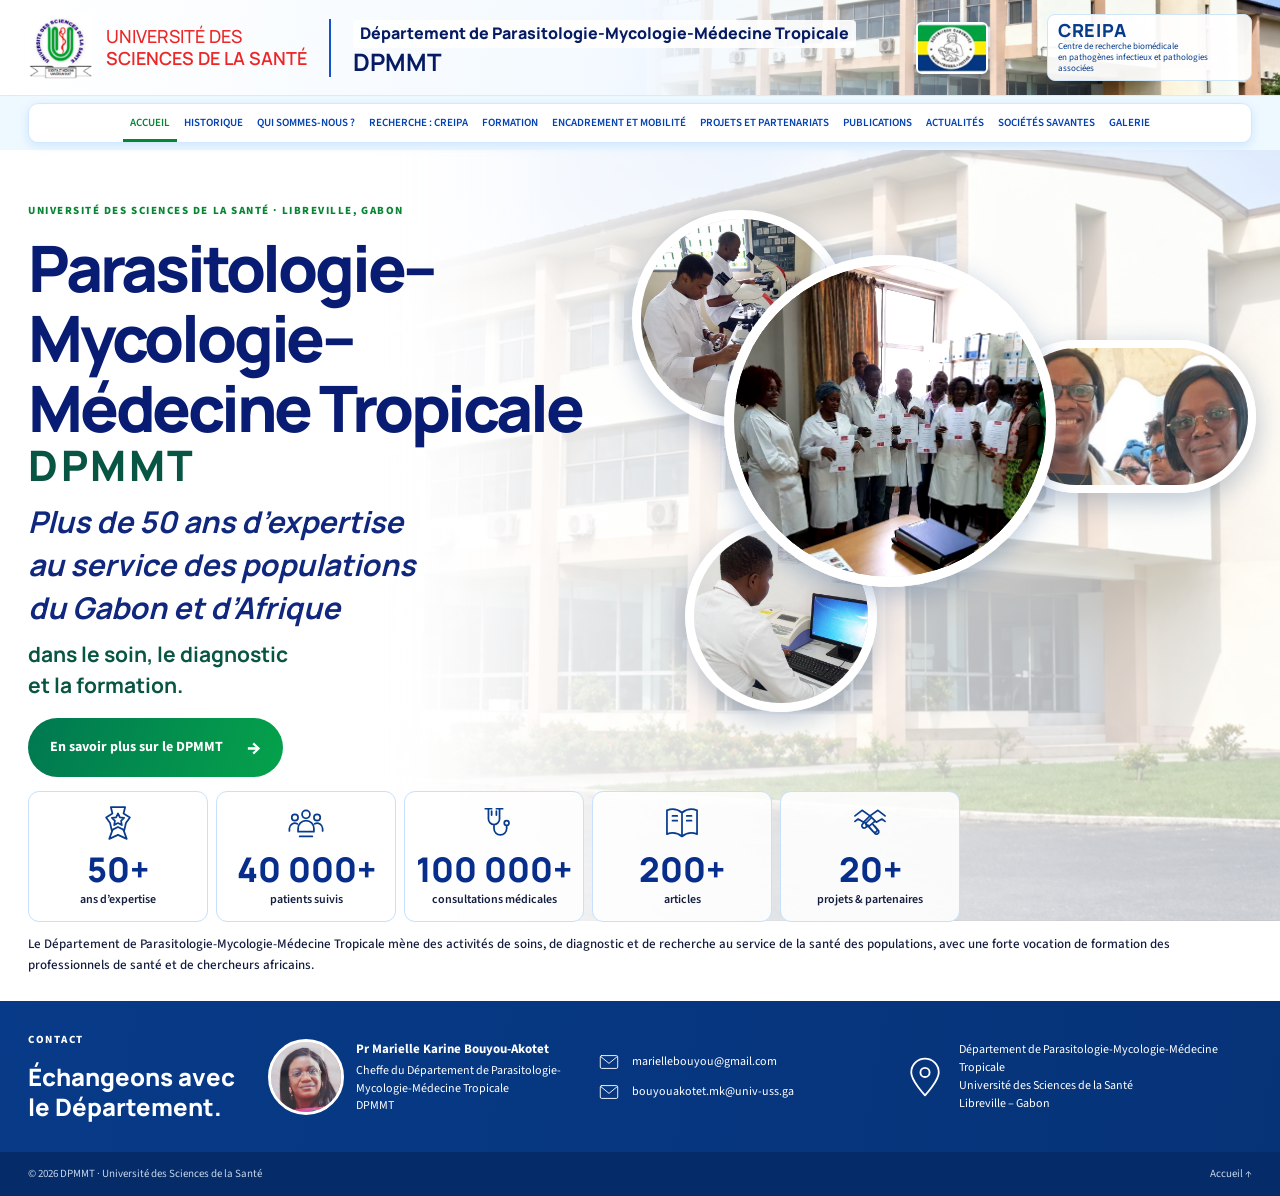
==== commit 6de7723e: "Add files via upload" ====
--- a/index.html
+++ b/index.html
@@ -27,7 +27,7 @@
     <symbol id="i-board" viewBox="0 0 48 48"><rect x="5" y="7" width="38" height="27" rx="2"/><path d="M24 34v8M16 42h16M11 14h13v10H11zM29 14h8M29 20h8M29 26h5"/></symbol>
     <symbol id="i-group" viewBox="0 0 48 48"><circle cx="24" cy="13" r="5"/><circle cx="10" cy="18" r="4"/><circle cx="38" cy="18" r="4"/><path d="M12 39v-4a12 12 0 0 1 24 0v4zM3 38v-4a7 7 0 0 1 8-7M45 38v-4a7 7 0 0 0-8-7"/></symbol>
     <symbol id="i-lab" viewBox="0 0 48 48"><path d="M18 5h12M21 5v15L9 39a3 3 0 0 0 3 4h24a3 3 0 0 0 3-4L27 20V5M15 32h18"/><circle cx="21" cy="35" r="1"/><circle cx="28" cy="38" r="1"/></symbol>
-  </svg><a class="skip-link" href="#contenu">Aller au contenu</a><header class="site-header"><div class="masthead"><div class="container masthead-inner"><a class="university" href="index.html"><img class="crest" src="assets/logo-uss.png" alt="Logo de l’Université des Sciences de la Santé"><span>UNIVERSITÉ DES<br><b>SCIENCES DE LA SANTÉ</b></span></a><span class="mast-divider" aria-hidden="true"></span><a class="department-brand" href="index.html"><span>Département de Parasitologie-Mycologie-Médecine Tropicale</span><b>DPMMT</b></a><img class="team-gabon-mark" src="assets/logo-equipe-gabonaise.png" alt="Embleme gabonais du groupe DPMMT"><div class="mast-scene" aria-hidden="true"><img src="assets/uss-campus-hero.png" alt=""></div></div></div><div class="nav-wrap"><div class="container nav-inner"><button class="menu-toggle" aria-expanded="false" aria-controls="navigation">☰ <span>Menu</span></button><nav id="navigation" aria-label="Navigation principale"><a href="index.html" class="active" aria-current="page">Accueil</a><a href="historique.html">Historique</a><a href="qui-sommes-nous.html">Qui sommes-nous ?</a><a href="recherche-creipa.html">Recherche : CREIPA</a><a href="formations.html">Formation</a><a href="encadrement-mobilite.html">Encadrement et mobilité</a><a href="projets-partenariats.html">Projets et partenariats</a><a href="publications.html">Publications</a><a href="actualites.html">Actualités</a><a href="societes-savantes.html">Sociétés savantes</a><a href="galerie.html">Galerie</a></nav></div></div></header><main id="contenu"><section class="hero"><div class="hero-building"><img src="assets/uss-campus-hero.png" alt="Bâtiment de l’Université des Sciences de la Santé à Libreville"></div>
+  </svg><a class="skip-link" href="#contenu">Aller au contenu</a><header class="site-header"><div class="masthead"><div class="container masthead-inner"><a class="university" href="index.html"><img class="crest" src="assets/logo-uss.png" alt="Logo de l’Université des Sciences de la Santé"><span>UNIVERSITÉ DES<br><b>SCIENCES DE LA SANTÉ</b></span></a><span class="mast-divider" aria-hidden="true"></span><a class="department-brand" href="index.html"><span>Département de Parasitologie-Mycologie-Médecine Tropicale</span><b>DPMMT</b></a><img class="team-gabon-mark" src="assets/logo-equipe-gabonaise.png" alt="Embleme gabonais du groupe DPMMT"><div class="creipa-masthead" aria-label="CREIPA : Centre de recherche biomédicale en pathogènes infectieux et pathologies associées"><b>CREIPA</b><span>Centre de recherche biomédicale<br>en pathogènes infectieux et pathologies associées</span></div><div class="mast-scene" aria-hidden="true"><img src="assets/uss-campus-hero.png" alt=""></div></div></div><div class="nav-wrap"><div class="container nav-inner"><button class="menu-toggle" aria-expanded="false" aria-controls="navigation">☰ <span>Menu</span></button><nav id="navigation" aria-label="Navigation principale"><a href="index.html" class="active" aria-current="page">Accueil</a><a href="historique.html">Historique</a><a href="qui-sommes-nous.html">Qui sommes-nous ?</a><a href="recherche-creipa.html">Recherche : CREIPA</a><a href="formations.html">Formation</a><a href="encadrement-mobilite.html">Encadrement et mobilité</a><a href="projets-partenariats.html">Projets et partenariats</a><a href="publications.html">Publications</a><a href="actualites.html">Actualités</a><a href="societes-savantes.html">Sociétés savantes</a><a href="galerie.html">Galerie</a></nav></div></div></header><main id="contenu"><section class="hero"><div class="hero-building"><img src="assets/uss-campus-hero.png" alt="Bâtiment de l’Université des Sciences de la Santé à Libreville"></div>
       <div class="hero-photo-collage" aria-label="Photographies de l’équipe et des activités de laboratoire"><img src="assets/home-lab-microscopy.jpg" alt="Chercheurs observant des échantillons au microscope"><img src="assets/home-lab-analysis.jpg" alt="Chercheur utilisant un appareil d’analyse au laboratoire"><img src="assets/home-team-edited.png" alt="Équipe de parasitologie réunie au laboratoire"><img src="assets/home-team-2025.jpg" alt="Deux membres de l’équipe en blouse, visages visibles"></div><div class="container hero-content"><p class="eyebrow">Université des Sciences de la Santé · Libreville, Gabon</p><h1>Parasitologie–Mycologie–<br>Médecine Tropicale</h1><p class="hero-acronym">DPMMT</p><p class="hero-manifesto">Plus de 50 ans d’expertise<br>au service des populations<br>du Gabon et d’Afrique</p><p class="hero-support">dans le soin, le diagnostic<br>et la formation.</p><a class="button button-green" href="qui-sommes-nous.html">En savoir plus sur le DPMMT <span>→</span></a></div>
       <div class="container stats"><div><svg class="stats-icon" viewBox="0 0 48 48" aria-hidden="true"><path d="M15 4h18l-2 8 8 5-5 7-2 9-8-4-8 4-2-9-5-7 8-5z"/><path d="m24 12 2.4 4.8 5.3.8-3.8 3.7.9 5.3-4.8-2.5-4.8 2.5.9-5.3-3.8-3.7 5.3-.8zM17 33l-4 11 11-5M31 33l4 11-11-5"/></svg><b>50+</b><span>ans d’expertise</span></div><div><svg class="stats-icon" viewBox="0 0 48 48" aria-hidden="true"><circle cx="24" cy="13" r="5"/><circle cx="10" cy="17" r="4"/><circle cx="38" cy="17" r="4"/><path d="M14 35v-4a10 10 0 0 1 20 0v4zM3 34v-3a7 7 0 0 1 10-6M45 34v-3a7 7 0 0 0-10-6M16 41h16"/></svg><b>40 000+</b><span>patients suivis</span></div><div><svg class="stats-icon" viewBox="0 0 48 48" aria-hidden="true"><path d="M17 6v13a7 7 0 0 0 14 0V6M13 6h8M27 6h8M24 26v5a8 8 0 0 0 16 0v-3"/><circle cx="40" cy="24" r="3"/><path d="M21 9v5M27 9v5"/></svg><b>100 000+</b><span>consultations médicales</span></div><div><svg class="stats-icon" viewBox="0 0 48 48" aria-hidden="true"><path d="M5 8c8-3 14-1 19 3v30c-5-4-11-6-19-3zM43 8c-8-3-14-1-19 3v30c5-4 11-6 19-3zM12 15h6M12 21h6M30 15h6M30 21h6"/></svg><b>200+</b><span>articles</span></div><div><svg class="stats-icon" viewBox="0 0 48 48" aria-hidden="true"><path d="m5 15 9-7 10 7-8 8-7-4-4 3M43 15l-9-7-10 7 8 8 7-4 4 3M17 23l11 12a3 3 0 0 0 5-3l-5-6M22 28l8 9a3 3 0 0 0 5-3l-5-6M17 23l-3 3a3 3 0 0 0 4 4l4-3M25 18l-6 6a3 3 0 0 0 4 4l7-6"/></svg><b>20+</b><span>projets &amp; partenaires</span></div></div>
       <p class="container hero-caption">Le Département de Parasitologie-Mycologie-Médecine Tropicale mène des activités de soins, de diagnostic et de recherche au service de la santé des populations, avec une forte vocation de formation des professionnels de santé et de chercheurs africains.</p>
--- a/styles.css
+++ b/styles.css
@@ -178,4 +178,38 @@
 .publication-list li::before{position:absolute;top:15px;left:14px;display:grid;width:28px;height:28px;place-items:center;border-radius:50%;background:#e5f3ee;color:#08734a;font-size:12px;font-weight:800;content:counter(article)}
 .publication-list li strong{color:#103b83}
 @media(max-width:700px){.publication-list{grid-template-columns:1fr}.publication-list li{padding:14px 14px 14px 50px}}
-.partner-logos-section{margin-top:20px;padding-top:14px;border-top:1px solid #d7e9f8}.partner-logos-section h4{margin:0 0 12px;color:#073a98}.partner-logo-grid{display:grid;grid-template-columns:repeat(3,minmax(0,1fr));gap:12px}.partner-logo-grid figure{display:flex;min-height:100px;margin:0;padding:12px;align-items:center;justify-content:center;flex-direction:column;gap:7px;border:1px solid #d7e9f8;border-radius:10px;background:#fff}.partner-logo-grid img{max-width:100%;height:56px;object-fit:contain}.partner-logo-grid figcaption{color:#52627b;font-size:12px;text-align:center}.mobility-details{display:grid;gap:26px;margin-top:32px}.mobility-details section{padding:22px;border:1px solid #cfe5f8;border-radius:14px;background:#fff}.mobility-details h3{margin:0 0 14px;color:#073a98;font:700 22px Manrope,sans-serif}.table-scroll{overflow-x:auto}.mobility-details table{width:100%;border-collapse:collapse;font-size:14px}.mobility-details th,.mobility-details td{padding:10px 12px;border-bottom:1px solid #d7e9f8;text-align:left;vertical-align:top}.mobility-details th{background:#edf6fc;color:#073a98}.mobility-details tr:last-child td{border-bottom:0}.mobility-note{margin:0;color:#58657d;font-size:13px}@media(max-width:700px){.partner-logo-grid{grid-template-columns:repeat(2,minmax(0,1fr))}.mobility-details section{padding:15px}.mobility-details table{min-width:680px}}+.partner-logos-section{margin-top:20px;padding-top:14px;border-top:1px solid #d7e9f8}.partner-logos-section h4{margin:0 0 12px;color:#073a98}.partner-logo-grid{display:grid;grid-template-columns:repeat(3,minmax(0,1fr));gap:12px}.partner-logo-grid figure{display:flex;min-height:100px;margin:0;padding:12px;align-items:center;justify-content:center;flex-direction:column;gap:7px;border:1px solid #d7e9f8;border-radius:10px;background:#fff}.partner-logo-grid img{max-width:100%;height:56px;object-fit:contain}.partner-logo-grid figcaption{color:#52627b;font-size:12px;text-align:center}.mobility-details{display:grid;gap:26px;margin-top:32px}.mobility-details section{padding:22px;border:1px solid #cfe5f8;border-radius:14px;background:#fff}.mobility-details h3{margin:0 0 14px;color:#073a98;font:700 22px Manrope,sans-serif}.table-scroll{overflow-x:auto}.mobility-details table{width:100%;border-collapse:collapse;font-size:14px}.mobility-details th,.mobility-details td{padding:10px 12px;border-bottom:1px solid #d7e9f8;text-align:left;vertical-align:top}.mobility-details th{background:#edf6fc;color:#073a98}.mobility-details tr:last-child td{border-bottom:0}.mobility-note{margin:0;color:#58657d;font-size:13px}@media(max-width:700px){.partner-logo-grid{grid-template-columns:repeat(2,minmax(0,1fr))}.mobility-details section{padding:15px}.mobility-details table{min-width:680px}}
+
+/* Présentation cohérente des unités de recherche et lecture mobile */
+.unit-grid{grid-template-columns:repeat(3,minmax(0,1fr));gap:12px;align-items:stretch}
+.unit-card{display:flex;min-width:0;min-height:100%;flex-direction:column;padding:16px;border-radius:13px;box-shadow:0 3px 12px rgba(7,59,142,.06)}
+.unit-card h4{min-height:2.5em;margin:0 0 8px;font-size:16px;line-height:1.35;overflow-wrap:anywhere}
+.unit-card p{margin:0 0 8px;font-size:13px;line-height:1.5}
+.unit-card ul{display:grid;gap:7px;margin:7px 0 0;padding:0;list-style:none;color:#152956;font-size:13px;line-height:1.45}
+.unit-card li:not(.staff-member){padding:8px 10px;border:1px solid rgba(7,59,142,.12);border-radius:9px;background:rgba(255,255,255,.76);overflow-wrap:anywhere}
+.unit-card .staff-member{display:flex;align-items:center;gap:10px;min-width:0;margin:0;padding:7px 9px;border:1px solid rgba(7,59,142,.12);border-radius:9px;background:rgba(255,255,255,.82)}
+.unit-card .staff-member img{width:46px;height:46px}
+.unit-card .staff-member span{min-width:0;font-size:13px;font-weight:700;line-height:1.35;overflow-wrap:anywhere}
+@media(max-width:900px){.unit-grid{grid-template-columns:repeat(2,minmax(0,1fr))}}
+@media(max-width:600px){.unit-grid{grid-template-columns:1fr;gap:10px}.unit-card{padding:14px}.unit-card h4{min-height:0;font-size:16px}.unit-card ul{font-size:14px}.unit-card li:not(.staff-member){padding:9px 11px}.unit-card .staff-member img{width:50px;height:50px}.unit-card .staff-member span{font-size:14px}}
+
+/* Membres : même hiérarchie visuelle pour les noms et les fonctions, lisible sur mobile */
+.member-card{align-items:center}
+.member-card>div{min-width:0}
+.member-card h4{margin:0;color:#103b83;font-size:14px;line-height:1.35;overflow-wrap:anywhere}
+.member-card p{margin:5px 0 0;color:#52617a;font-size:12px;line-height:1.45;overflow-wrap:anywhere}
+@media(max-width:700px){.member-card h4{font-size:13px}.member-card p{font-size:11px}}
+@media(max-width:460px){.member-card h4{font-size:14px}.member-card p{font-size:12px}}
+
+/* Liens de recherche bibliographique sous chaque chercheur */
+.unit-card .researcher-entry{display:block;padding:0;border:0;background:transparent}
+.unit-social-links{display:flex;align-items:center;gap:7px;margin:6px 2px 4px 8px;padding-left:8px}
+.unit-social-links a{display:inline-flex;align-items:center;justify-content:center;min-width:26px;min-height:25px;padding:2px;border-radius:5px}
+.unit-social-links a:hover,.unit-social-links a:focus-visible{outline:2px solid #078532;outline-offset:2px}
+.unit-social-links img{display:block;width:auto;height:20px;max-width:70px;border:0;border-radius:0;background:transparent;object-fit:contain;box-shadow:none}
+.social-google-scholar img{height:17px;max-width:90px}
+@media(max-width:600px){.unit-social-links{gap:9px;margin:5px 0 6px 12px}.unit-social-links img{height:22px;max-width:78px}.unit-social-links .social-google-scholar img{height:18px;max-width:96px}}
+.mentoring-grid .mentoring-trigger .mentoring-programs{color:#5a2a92;font-size:10px;font-style:normal;font-weight:700;line-height:1.3}
+.pioneer-card .pioneer-links{justify-content:center;margin-top:4px}
+
+.creipa-masthead{z-index:2;position:relative;display:flex;flex-direction:column;max-width:205px;margin-left:auto;padding:6px 10px;border:1px solid #cfe5f8;border-radius:8px;background:#ffffffed;color:#063b8c;line-height:1.15}.creipa-masthead b{font:800 18px/1.1 Manrope,sans-serif;letter-spacing:.04em}.creipa-masthead span{font-size:9px;line-height:1.25}.partner-wordmark{display:flex;min-height:100px;align-items:center;justify-content:center;padding:12px;border:1px solid #d7e9f8;border-radius:10px;background:#fff;color:#073b8c;font:800 16px/1.25 Manrope,sans-serif;text-align:center}.training-domains{margin:12px 0;color:#344363}.society-chips{display:flex;flex-wrap:wrap;gap:10px}.society-chips span{padding:9px 13px;border:1px solid #cfe5f8;border-radius:22px;background:#f4faff;color:#073b8c;font-weight:700}@media(max-width:700px){.creipa-masthead{max-width:150px;padding:4px 7px}.creipa-masthead b{font-size:14px}.creipa-masthead span{font-size:7px}.team-gabon-mark{margin-left:0}}
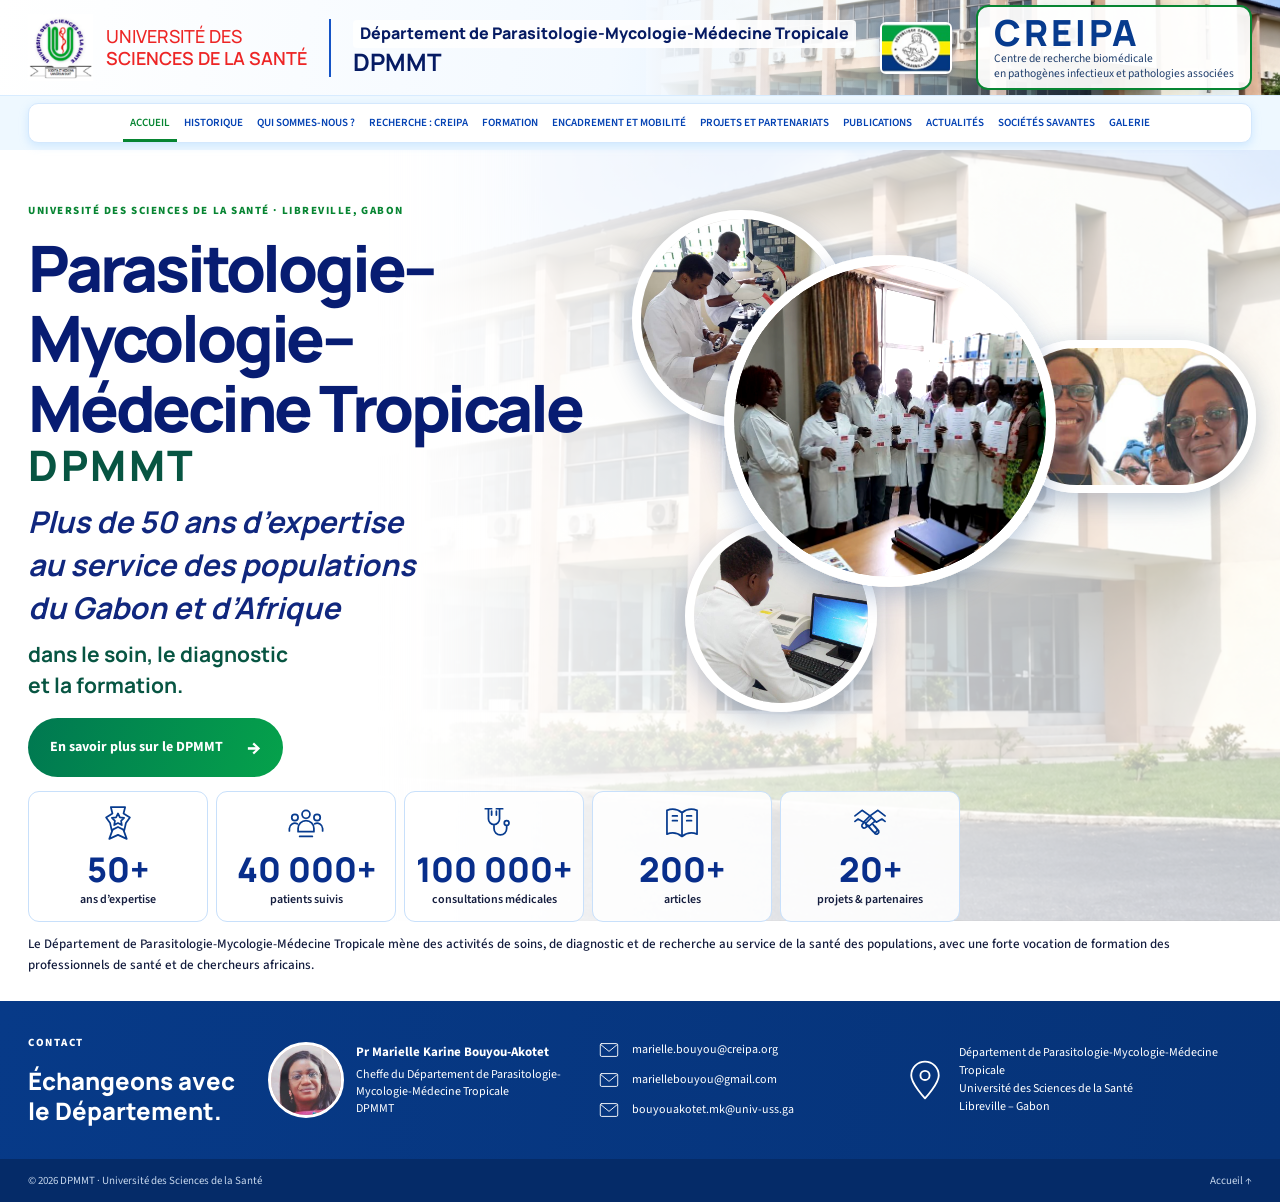
==== commit 84cf92bc: "Add files via upload" ====
--- a/index.html
+++ b/index.html
@@ -31,4 +31,4 @@
       <div class="hero-photo-collage" aria-label="Photographies de l’équipe et des activités de laboratoire"><img src="assets/home-lab-microscopy.jpg" alt="Chercheurs observant des échantillons au microscope"><img src="assets/home-lab-analysis.jpg" alt="Chercheur utilisant un appareil d’analyse au laboratoire"><img src="assets/home-team-edited.png" alt="Équipe de parasitologie réunie au laboratoire"><img src="assets/home-team-2025.jpg" alt="Deux membres de l’équipe en blouse, visages visibles"></div><div class="container hero-content"><p class="eyebrow">Université des Sciences de la Santé · Libreville, Gabon</p><h1>Parasitologie–Mycologie–<br>Médecine Tropicale</h1><p class="hero-acronym">DPMMT</p><p class="hero-manifesto">Plus de 50 ans d’expertise<br>au service des populations<br>du Gabon et d’Afrique</p><p class="hero-support">dans le soin, le diagnostic<br>et la formation.</p><a class="button button-green" href="qui-sommes-nous.html">En savoir plus sur le DPMMT <span>→</span></a></div>
       <div class="container stats"><div><svg class="stats-icon" viewBox="0 0 48 48" aria-hidden="true"><path d="M15 4h18l-2 8 8 5-5 7-2 9-8-4-8 4-2-9-5-7 8-5z"/><path d="m24 12 2.4 4.8 5.3.8-3.8 3.7.9 5.3-4.8-2.5-4.8 2.5.9-5.3-3.8-3.7 5.3-.8zM17 33l-4 11 11-5M31 33l4 11-11-5"/></svg><b>50+</b><span>ans d’expertise</span></div><div><svg class="stats-icon" viewBox="0 0 48 48" aria-hidden="true"><circle cx="24" cy="13" r="5"/><circle cx="10" cy="17" r="4"/><circle cx="38" cy="17" r="4"/><path d="M14 35v-4a10 10 0 0 1 20 0v4zM3 34v-3a7 7 0 0 1 10-6M45 34v-3a7 7 0 0 0-10-6M16 41h16"/></svg><b>40 000+</b><span>patients suivis</span></div><div><svg class="stats-icon" viewBox="0 0 48 48" aria-hidden="true"><path d="M17 6v13a7 7 0 0 0 14 0V6M13 6h8M27 6h8M24 26v5a8 8 0 0 0 16 0v-3"/><circle cx="40" cy="24" r="3"/><path d="M21 9v5M27 9v5"/></svg><b>100 000+</b><span>consultations médicales</span></div><div><svg class="stats-icon" viewBox="0 0 48 48" aria-hidden="true"><path d="M5 8c8-3 14-1 19 3v30c-5-4-11-6-19-3zM43 8c-8-3-14-1-19 3v30c5-4 11-6 19-3zM12 15h6M12 21h6M30 15h6M30 21h6"/></svg><b>200+</b><span>articles</span></div><div><svg class="stats-icon" viewBox="0 0 48 48" aria-hidden="true"><path d="m5 15 9-7 10 7-8 8-7-4-4 3M43 15l-9-7-10 7 8 8 7-4 4 3M17 23l11 12a3 3 0 0 0 5-3l-5-6M22 28l8 9a3 3 0 0 0 5-3l-5-6M17 23l-3 3a3 3 0 0 0 4 4l4-3M25 18l-6 6a3 3 0 0 0 4 4l7-6"/></svg><b>20+</b><span>projets &amp; partenaires</span></div></div>
       <p class="container hero-caption">Le Département de Parasitologie-Mycologie-Médecine Tropicale mène des activités de soins, de diagnostic et de recherche au service de la santé des populations, avec une forte vocation de formation des professionnels de santé et de chercheurs africains.</p>
-    </section></main><section class="contact" id="contact"><div class="container contact-inner"><div class="contact-lead"><p class="eyebrow">Contact</p><h2>Échangeons avec le Département.</h2></div><div class="contact-person"><img class="portrait" src="assets/prof-marielle-bouyou-akotet.png" alt="Professeure Marielle Karine Bouyou-Akotet"><p><b>Pr Marielle Karine Bouyou-Akotet</b><span>Cheffe du Département de Parasitologie-Mycologie-Médecine Tropicale<br>DPMMT</span></p></div><div class="contact-details"><a href="mailto:mariellebouyou@gmail.com"><svg class="ui-icon contact-icon" viewBox="0 0 48 48" aria-hidden="true"><use href="#i-mail"></use></svg><span>mariellebouyou@gmail.com</span></a><a href="mailto:bouyouakotet.mk@univ-uss.ga"><svg class="ui-icon contact-icon" viewBox="0 0 48 48" aria-hidden="true"><use href="#i-mail"></use></svg><span>bouyouakotet.mk@univ-uss.ga</span></a></div><div class="contact-location"><b aria-hidden="true"><svg class="ui-icon" viewBox="0 0 48 48"><use href="#i-pin"></use></svg></b><p>Département de Parasitologie-Mycologie-Médecine Tropicale<br>Université des Sciences de la Santé<br>Libreville – Gabon</p></div></div></section><footer><div class="container footer-inner"><span>© <span id="year">2026</span> DPMMT · Université des Sciences de la Santé</span><a href="index.html">Accueil ↑</a></div></footer><script src="script.js"></script></body></html>
+    </section></main><section class="contact" id="contact"><div class="container contact-inner"><div class="contact-lead"><p class="eyebrow">Contact</p><h2>Échangeons avec le Département.</h2></div><div class="contact-person"><img class="portrait" src="assets/prof-marielle-bouyou-akotet.png" alt="Professeure Marielle Karine Bouyou-Akotet"><p><b>Pr Marielle Karine Bouyou-Akotet</b><span>Cheffe du Département de Parasitologie-Mycologie-Médecine Tropicale<br>DPMMT</span></p></div><div class="contact-details"><a href="mailto:marielle.bouyou@creipa.org"><svg class="ui-icon contact-icon" viewBox="0 0 48 48" aria-hidden="true"><use href="#i-mail"></use></svg><span>marielle.bouyou@creipa.org</span></a><a href="mailto:mariellebouyou@gmail.com"><svg class="ui-icon contact-icon" viewBox="0 0 48 48" aria-hidden="true"><use href="#i-mail"></use></svg><span>mariellebouyou@gmail.com</span></a><a href="mailto:bouyouakotet.mk@univ-uss.ga"><svg class="ui-icon contact-icon" viewBox="0 0 48 48" aria-hidden="true"><use href="#i-mail"></use></svg><span>bouyouakotet.mk@univ-uss.ga</span></a></div><div class="contact-location"><b aria-hidden="true"><svg class="ui-icon" viewBox="0 0 48 48"><use href="#i-pin"></use></svg></b><p>Département de Parasitologie-Mycologie-Médecine Tropicale<br>Université des Sciences de la Santé<br>Libreville – Gabon</p></div></div></section><footer><div class="container footer-inner"><span>© <span id="year">2026</span> DPMMT · Université des Sciences de la Santé</span><a href="index.html">Accueil ↑</a></div></footer><script src="script.js"></script></body></html>
--- a/styles.css
+++ b/styles.css
@@ -213,3 +213,16 @@
 .pioneer-card .pioneer-links{justify-content:center;margin-top:4px}
 
 .creipa-masthead{z-index:2;position:relative;display:flex;flex-direction:column;max-width:205px;margin-left:auto;padding:6px 10px;border:1px solid #cfe5f8;border-radius:8px;background:#ffffffed;color:#063b8c;line-height:1.15}.creipa-masthead b{font:800 18px/1.1 Manrope,sans-serif;letter-spacing:.04em}.creipa-masthead span{font-size:9px;line-height:1.25}.partner-wordmark{display:flex;min-height:100px;align-items:center;justify-content:center;padding:12px;border:1px solid #d7e9f8;border-radius:10px;background:#fff;color:#073b8c;font:800 16px/1.25 Manrope,sans-serif;text-align:center}.training-domains{margin:12px 0;color:#344363}.society-chips{display:flex;flex-wrap:wrap;gap:10px}.society-chips span{padding:9px 13px;border:1px solid #cfe5f8;border-radius:22px;background:#f4faff;color:#073b8c;font-weight:700}@media(max-width:700px){.creipa-masthead{max-width:150px;padding:4px 7px}.creipa-masthead b{font-size:14px}.creipa-masthead span{font-size:7px}.team-gabon-mark{margin-left:0}}
+.unit-grid>.unit-card{min-width:0}.unit-card .researcher-entry,.unit-card .researcher-open{min-width:0;max-width:100%}.unit-social-links{flex-wrap:wrap}
+/* CREIPA en grand dans le bandeau */
+.masthead .creipa-masthead{max-width:340px;padding:6px 16px;border:2px solid #078532;border-radius:12px;box-shadow:0 4px 14px #073b8e22}
+.masthead .creipa-masthead b{font-size:36px;letter-spacing:.08em;color:#073b8e}
+.masthead .creipa-masthead span{font-size:11.5px;line-height:1.3;color:#22406e}
+@media(max-width:900px){.masthead .creipa-masthead{max-width:260px}.masthead .creipa-masthead b{font-size:30px}.masthead .creipa-masthead span{font-size:10px}}
+@media(max-width:700px){.masthead{height:auto;overflow:visible}.masthead-inner{flex-wrap:wrap;padding-top:6px;padding-bottom:8px}.masthead .creipa-masthead{order:5;flex:1 0 100%;max-width:none;margin:0;flex-direction:row;align-items:center;gap:12px;padding:6px 12px}.masthead .creipa-masthead b{font-size:28px}.masthead .creipa-masthead span{font-size:10px}.masthead .mast-scene{display:none}}
+/* Adresses email des membres */
+.member-email{display:inline-block;margin-top:5px;color:#078532;font-size:11.5px;font-weight:600;text-decoration:none;overflow-wrap:anywhere}
+.member-email:hover,.member-email:focus-visible{text-decoration:underline}
+.team-directory li .member-email{margin-top:1px;font-size:11.5px}
+.unit-card .unit-email{display:block;margin:0 2px 6px 16px;font-size:12px}
+.researcher-dialog-email{display:inline-block;margin-top:14px;font-size:15px}
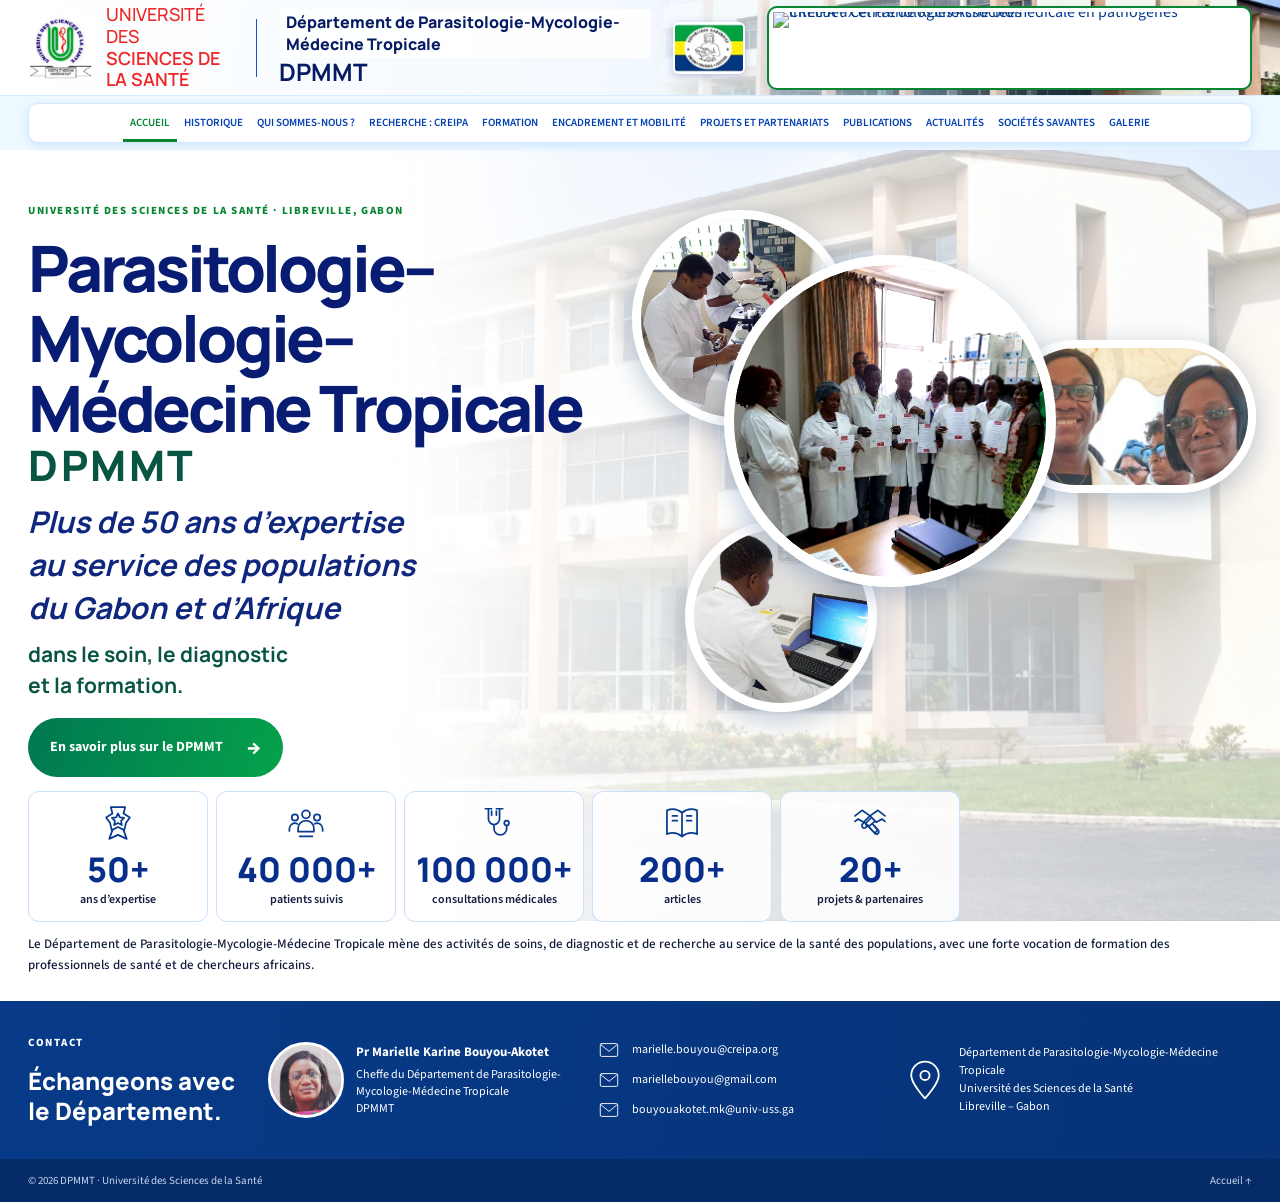
==== commit 08fa8a41: "Add files via upload" ====
--- a/index.html
+++ b/index.html
@@ -27,7 +27,7 @@
     <symbol id="i-board" viewBox="0 0 48 48"><rect x="5" y="7" width="38" height="27" rx="2"/><path d="M24 34v8M16 42h16M11 14h13v10H11zM29 14h8M29 20h8M29 26h5"/></symbol>
     <symbol id="i-group" viewBox="0 0 48 48"><circle cx="24" cy="13" r="5"/><circle cx="10" cy="18" r="4"/><circle cx="38" cy="18" r="4"/><path d="M12 39v-4a12 12 0 0 1 24 0v4zM3 38v-4a7 7 0 0 1 8-7M45 38v-4a7 7 0 0 0-8-7"/></symbol>
     <symbol id="i-lab" viewBox="0 0 48 48"><path d="M18 5h12M21 5v15L9 39a3 3 0 0 0 3 4h24a3 3 0 0 0 3-4L27 20V5M15 32h18"/><circle cx="21" cy="35" r="1"/><circle cx="28" cy="38" r="1"/></symbol>
-  </svg><a class="skip-link" href="#contenu">Aller au contenu</a><header class="site-header"><div class="masthead"><div class="container masthead-inner"><a class="university" href="index.html"><img class="crest" src="assets/logo-uss.png" alt="Logo de l’Université des Sciences de la Santé"><span>UNIVERSITÉ DES<br><b>SCIENCES DE LA SANTÉ</b></span></a><span class="mast-divider" aria-hidden="true"></span><a class="department-brand" href="index.html"><span>Département de Parasitologie-Mycologie-Médecine Tropicale</span><b>DPMMT</b></a><img class="team-gabon-mark" src="assets/logo-equipe-gabonaise.png" alt="Embleme gabonais du groupe DPMMT"><div class="creipa-masthead" aria-label="CREIPA : Centre de recherche biomédicale en pathogènes infectieux et pathologies associées"><b>CREIPA</b><span>Centre de recherche biomédicale<br>en pathogènes infectieux et pathologies associées</span></div><div class="mast-scene" aria-hidden="true"><img src="assets/uss-campus-hero.png" alt=""></div></div></div><div class="nav-wrap"><div class="container nav-inner"><button class="menu-toggle" aria-expanded="false" aria-controls="navigation">☰ <span>Menu</span></button><nav id="navigation" aria-label="Navigation principale"><a href="index.html" class="active" aria-current="page">Accueil</a><a href="historique.html">Historique</a><a href="qui-sommes-nous.html">Qui sommes-nous ?</a><a href="recherche-creipa.html">Recherche : CREIPA</a><a href="formations.html">Formation</a><a href="encadrement-mobilite.html">Encadrement et mobilité</a><a href="projets-partenariats.html">Projets et partenariats</a><a href="publications.html">Publications</a><a href="actualites.html">Actualités</a><a href="societes-savantes.html">Sociétés savantes</a><a href="galerie.html">Galerie</a></nav></div></div></header><main id="contenu"><section class="hero"><div class="hero-building"><img src="assets/uss-campus-hero.png" alt="Bâtiment de l’Université des Sciences de la Santé à Libreville"></div>
+  </svg><a class="skip-link" href="#contenu">Aller au contenu</a><header class="site-header"><div class="masthead"><div class="container masthead-inner"><a class="university" href="index.html"><img class="crest" src="assets/logo-uss.png" alt="Logo de l’Université des Sciences de la Santé"><span>UNIVERSITÉ DES<br><b>SCIENCES DE LA SANTÉ</b></span></a><span class="mast-divider" aria-hidden="true"></span><a class="department-brand" href="index.html"><span>Département de Parasitologie-Mycologie-Médecine Tropicale</span><b>DPMMT</b></a><img class="team-gabon-mark" src="assets/logo-equipe-gabonaise.png" alt="Embleme gabonais du groupe DPMMT"><a class="creipa-masthead creipa-logo" href="recherche-creipa.html" title="CREIPA : Centre de REcherche biomédicale en pathogènes Infectieux et Pathologies Associées"><img src="assets/logo-creipa.png" alt="CREIPA – Centre de REcherche biomédicale en pathogènes Infectieux et Pathologies Associées"></a><div class="mast-scene" aria-hidden="true"><img src="assets/uss-campus-hero.png" alt=""></div></div></div><div class="nav-wrap"><div class="container nav-inner"><button class="menu-toggle" aria-expanded="false" aria-controls="navigation">☰ <span>Menu</span></button><nav id="navigation" aria-label="Navigation principale"><a href="index.html" class="active" aria-current="page">Accueil</a><a href="historique.html">Historique</a><a href="qui-sommes-nous.html">Qui sommes-nous ?</a><a href="recherche-creipa.html">Recherche : CREIPA</a><a href="formations.html">Formation</a><a href="encadrement-mobilite.html">Encadrement et mobilité</a><a href="projets-partenariats.html">Projets et partenariats</a><a href="publications.html">Publications</a><a href="actualites.html">Actualités</a><a href="societes-savantes.html">Sociétés savantes</a><a href="galerie.html">Galerie</a></nav></div></div></header><main id="contenu"><section class="hero"><div class="hero-building"><img src="assets/uss-campus-hero.png" alt="Bâtiment de l’Université des Sciences de la Santé à Libreville"></div>
       <div class="hero-photo-collage" aria-label="Photographies de l’équipe et des activités de laboratoire"><img src="assets/home-lab-microscopy.jpg" alt="Chercheurs observant des échantillons au microscope"><img src="assets/home-lab-analysis.jpg" alt="Chercheur utilisant un appareil d’analyse au laboratoire"><img src="assets/home-team-edited.png" alt="Équipe de parasitologie réunie au laboratoire"><img src="assets/home-team-2025.jpg" alt="Deux membres de l’équipe en blouse, visages visibles"></div><div class="container hero-content"><p class="eyebrow">Université des Sciences de la Santé · Libreville, Gabon</p><h1>Parasitologie–Mycologie–<br>Médecine Tropicale</h1><p class="hero-acronym">DPMMT</p><p class="hero-manifesto">Plus de 50 ans d’expertise<br>au service des populations<br>du Gabon et d’Afrique</p><p class="hero-support">dans le soin, le diagnostic<br>et la formation.</p><a class="button button-green" href="qui-sommes-nous.html">En savoir plus sur le DPMMT <span>→</span></a></div>
       <div class="container stats"><div><svg class="stats-icon" viewBox="0 0 48 48" aria-hidden="true"><path d="M15 4h18l-2 8 8 5-5 7-2 9-8-4-8 4-2-9-5-7 8-5z"/><path d="m24 12 2.4 4.8 5.3.8-3.8 3.7.9 5.3-4.8-2.5-4.8 2.5.9-5.3-3.8-3.7 5.3-.8zM17 33l-4 11 11-5M31 33l4 11-11-5"/></svg><b>50+</b><span>ans d’expertise</span></div><div><svg class="stats-icon" viewBox="0 0 48 48" aria-hidden="true"><circle cx="24" cy="13" r="5"/><circle cx="10" cy="17" r="4"/><circle cx="38" cy="17" r="4"/><path d="M14 35v-4a10 10 0 0 1 20 0v4zM3 34v-3a7 7 0 0 1 10-6M45 34v-3a7 7 0 0 0-10-6M16 41h16"/></svg><b>40 000+</b><span>patients suivis</span></div><div><svg class="stats-icon" viewBox="0 0 48 48" aria-hidden="true"><path d="M17 6v13a7 7 0 0 0 14 0V6M13 6h8M27 6h8M24 26v5a8 8 0 0 0 16 0v-3"/><circle cx="40" cy="24" r="3"/><path d="M21 9v5M27 9v5"/></svg><b>100 000+</b><span>consultations médicales</span></div><div><svg class="stats-icon" viewBox="0 0 48 48" aria-hidden="true"><path d="M5 8c8-3 14-1 19 3v30c-5-4-11-6-19-3zM43 8c-8-3-14-1-19 3v30c5-4 11-6 19-3zM12 15h6M12 21h6M30 15h6M30 21h6"/></svg><b>200+</b><span>articles</span></div><div><svg class="stats-icon" viewBox="0 0 48 48" aria-hidden="true"><path d="m5 15 9-7 10 7-8 8-7-4-4 3M43 15l-9-7-10 7 8 8 7-4 4 3M17 23l11 12a3 3 0 0 0 5-3l-5-6M22 28l8 9a3 3 0 0 0 5-3l-5-6M17 23l-3 3a3 3 0 0 0 4 4l4-3M25 18l-6 6a3 3 0 0 0 4 4l7-6"/></svg><b>20+</b><span>projets &amp; partenaires</span></div></div>
       <p class="container hero-caption">Le Département de Parasitologie-Mycologie-Médecine Tropicale mène des activités de soins, de diagnostic et de recherche au service de la santé des populations, avec une forte vocation de formation des professionnels de santé et de chercheurs africains.</p>
--- a/styles.css
+++ b/styles.css
@@ -226,3 +226,4 @@
 .team-directory li .member-email{margin-top:1px;font-size:11.5px}
 .unit-card .unit-email{display:block;margin:0 2px 6px 16px;font-size:12px}
 .researcher-dialog-email{display:inline-block;margin-top:14px;font-size:15px}
+.masthead .creipa-logo{display:block;padding:4px;border:2px solid #078532;border-radius:10px;background:#fff;max-width:none;line-height:0}.masthead .creipa-logo img{display:block;height:72px;width:auto}@media(max-width:900px){.masthead .creipa-logo img{height:64px}}@media(max-width:700px){.masthead .creipa-logo{flex:0 0 auto;width:auto;margin:0 auto}.masthead .creipa-logo img{height:70px}}
